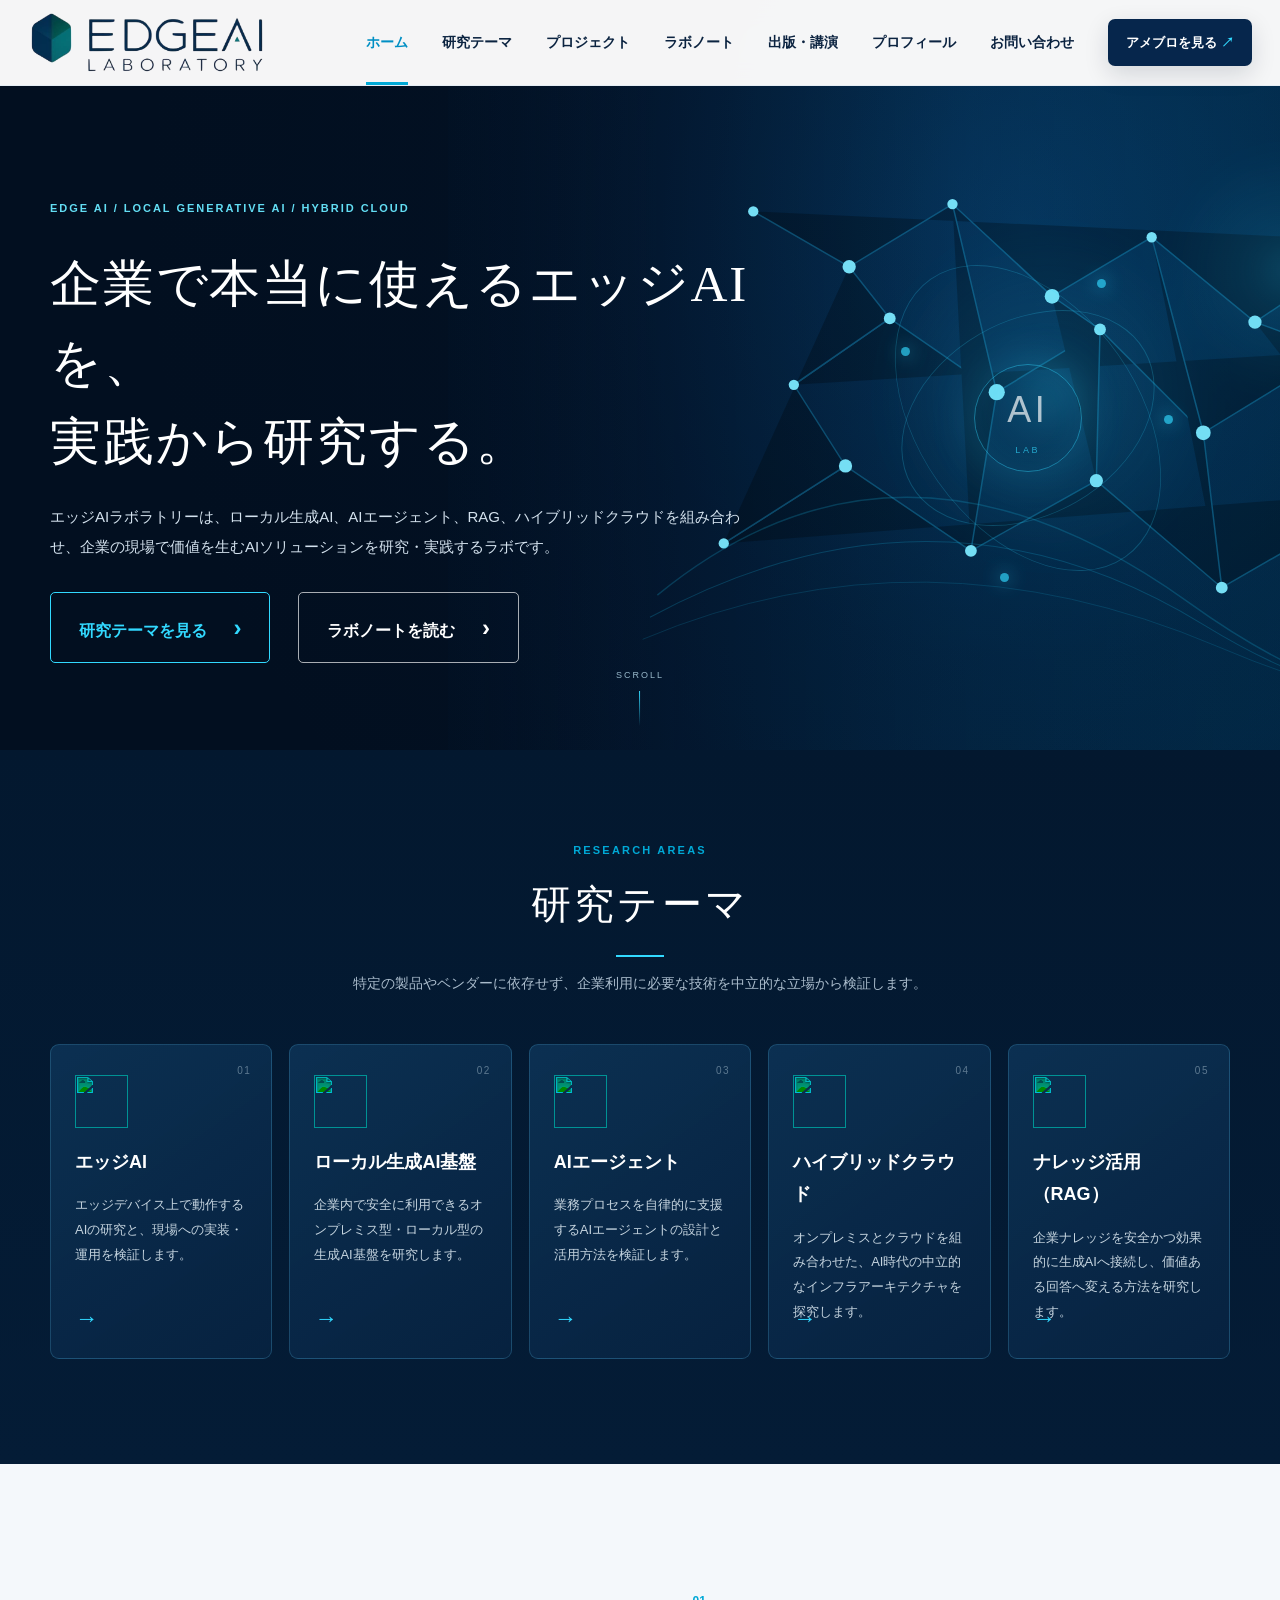
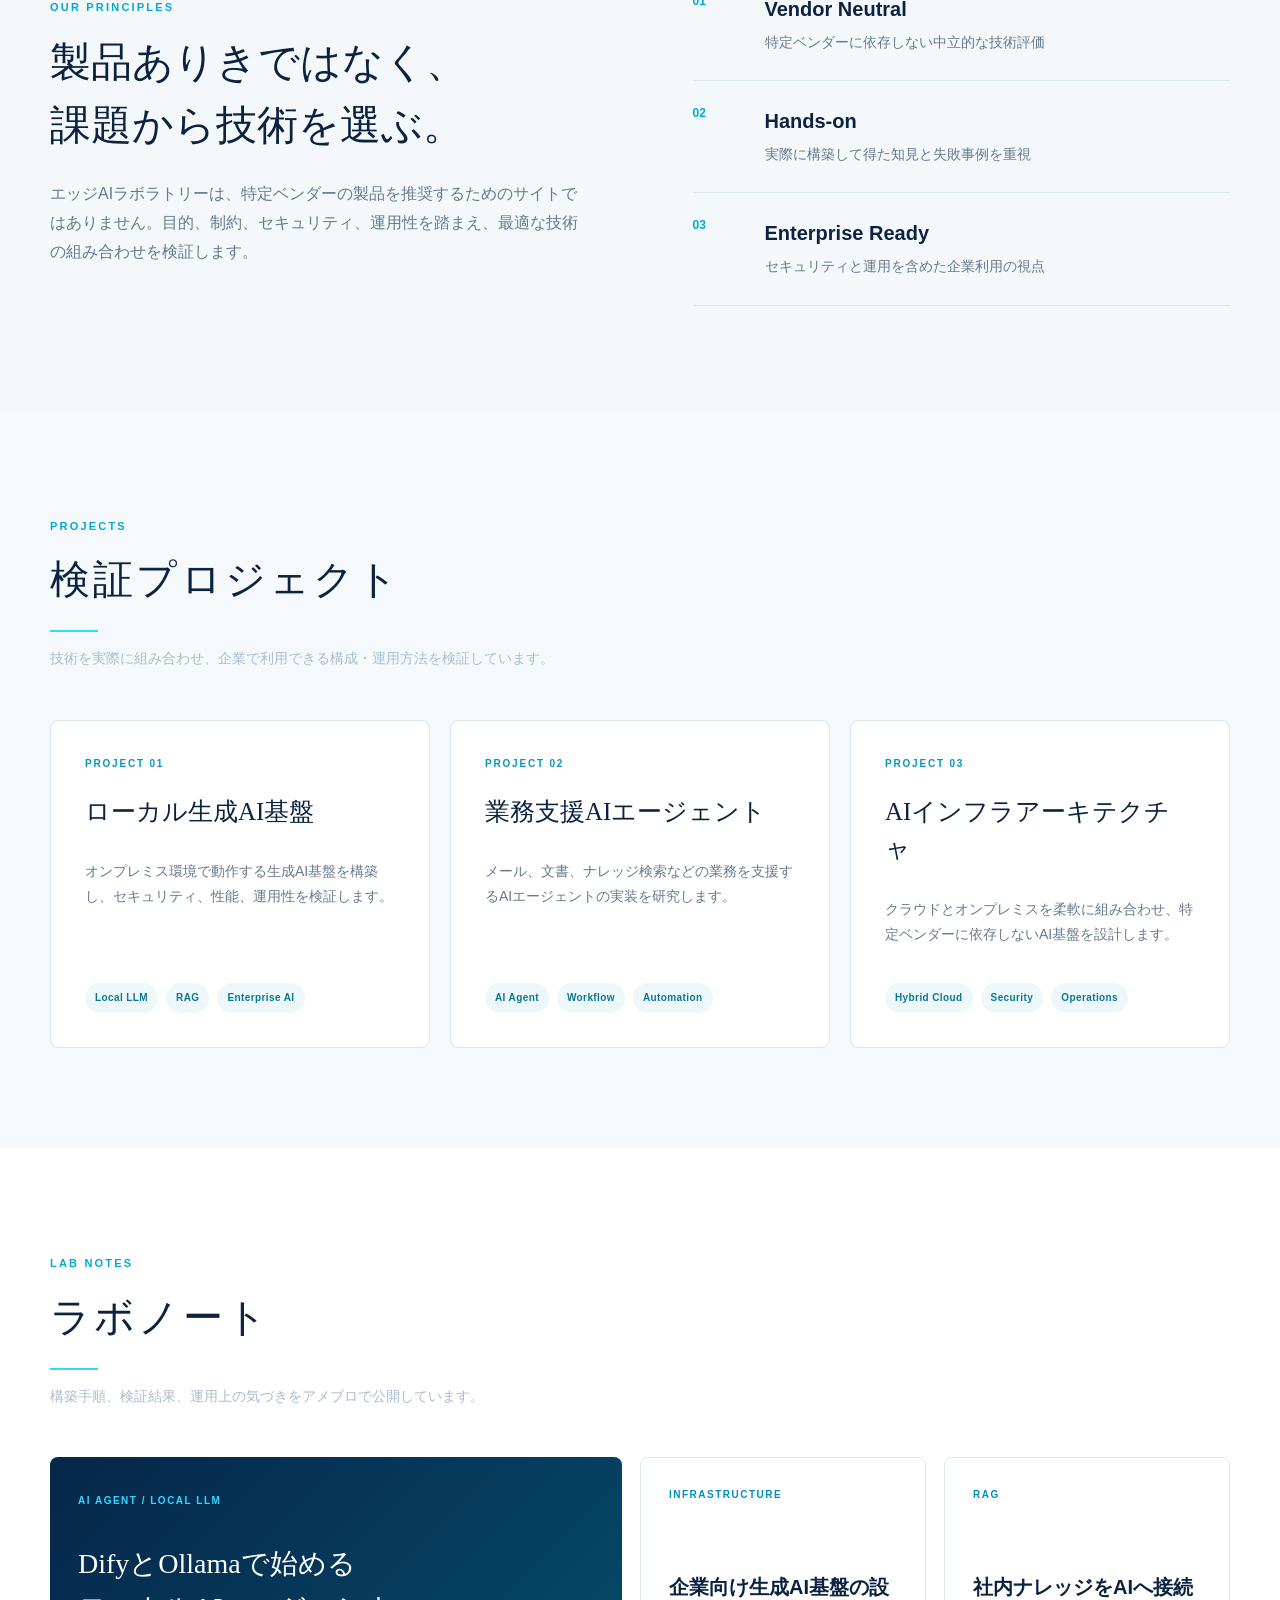
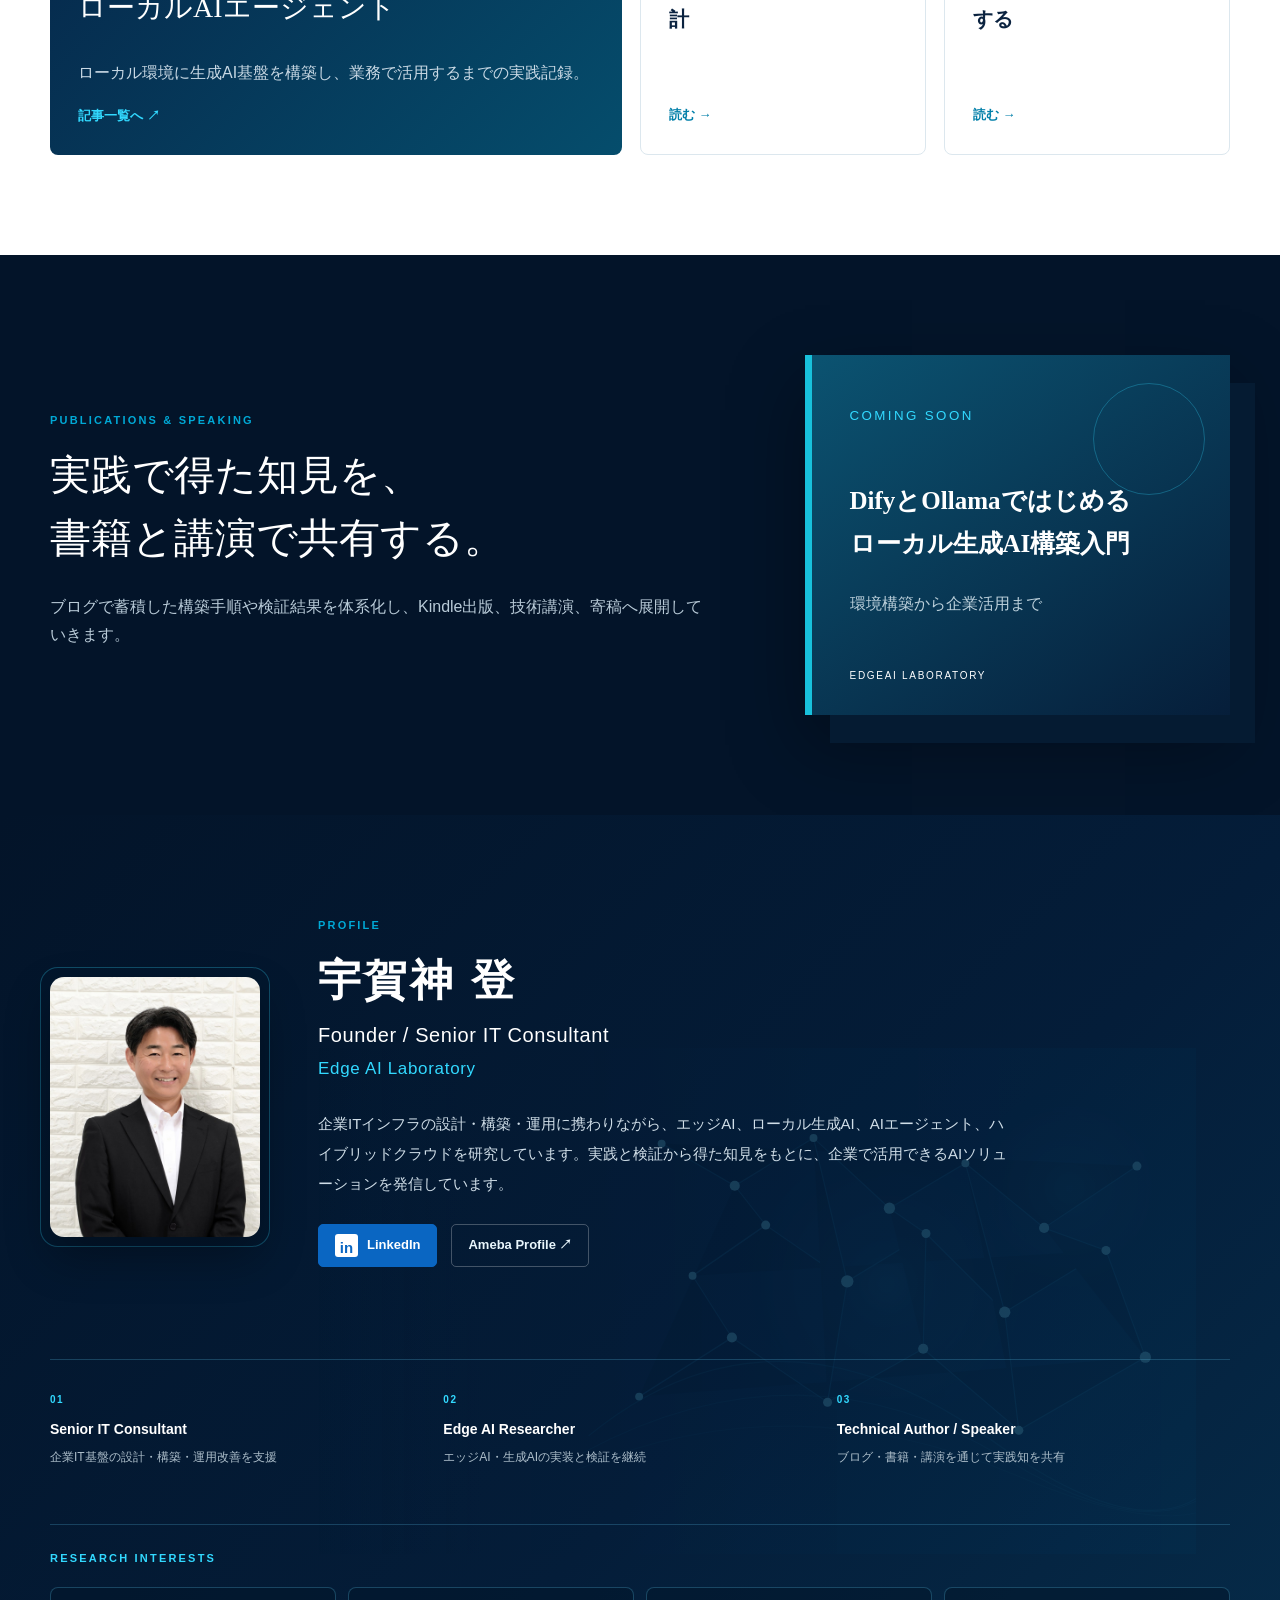
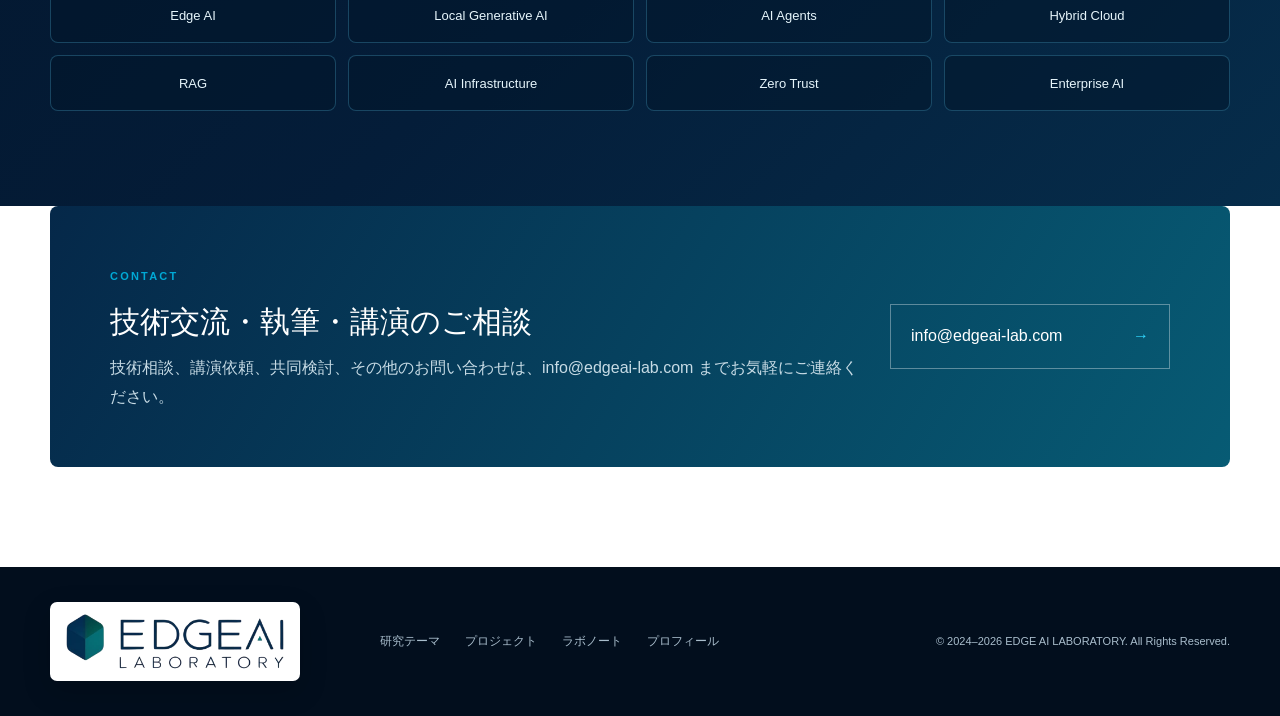
==== index.html @ 69e7e4c3 "fix: Activate contact email information" ====
<!doctype html>
<html lang="ja">
<head>
  <meta charset="utf-8">

  <!-- Google tag (gtag.js) -->
  <script async src="https://www.googletagmanager.com/gtag/js?id=G-TET77L7Z8R"></script>
  <script>
    window.dataLayer = window.dataLayer || [];
    function gtag(){dataLayer.push(arguments);}
    gtag('js', new Date());

    gtag('config', 'G-TET77L7Z8R');
  </script>

  <meta name="viewport" content="width=device-width,initial-scale=1">

  <title>EDGE AI LABORATORY｜企業で使えるエッジAIを実践から研究</title>
  <meta name="description" content="ローカル生成AI、AIエージェント、RAG、ハイブリッドクラウドなど、企業の現場で価値を生むAIソリューションを研究・検証・実践する技術ラボです。">
  <meta name="keywords" content="Edge AI, Enterprise AI, Hybrid Cloud, AI Infrastructure, Generative AI, AI Agent, RAG, Dify, Ollama">
  <meta name="author" content="EDGE AI LABORATORY">
  <meta name="robots" content="index, follow, max-image-preview:large">
  <meta name="theme-color" content="#031429">
  <link rel="canonical" href="https://edgeai-lab.com/">

  <meta property="og:locale" content="ja_JP">
  <meta property="og:type" content="website">
  <meta property="og:site_name" content="EDGE AI LABORATORY">
  <meta property="og:title" content="EDGE AI LABORATORY｜企業で使えるエッジAIを実践から研究">
  <meta property="og:description" content="企業で本当に使えるエッジAIを、実践から研究する。ローカル生成AI、AIエージェント、RAG、ハイブリッドクラウドの知見を発信します。">
  <meta property="og:url" content="https://edgeai-lab.com/">
  <meta property="og:image" content="https://edgeai-lab.com/assets/og-image.png">
  <meta property="og:image:secure_url" content="https://edgeai-lab.com/assets/og-image.png">
  <meta property="og:image:type" content="image/png">
  <meta property="og:image:width" content="1200">
  <meta property="og:image:height" content="630">
  <meta property="og:image:alt" content="EDGE AI LABORATORY">

  <meta name="twitter:card" content="summary_large_image">
  <meta name="twitter:title" content="EDGE AI LABORATORY｜企業で使えるエッジAIを実践から研究">
  <meta name="twitter:description" content="企業で本当に使えるエッジAIを、実践から研究する技術ラボです。">
  <meta name="twitter:image" content="https://edgeai-lab.com/assets/og-image.png">
  <meta name="twitter:image:alt" content="EDGE AI LABORATORY">

  <link rel="icon" href="/favicon.ico" sizes="any">
  <link rel="icon" type="image/png" href="/assets/favicon-512.png">
  <link rel="apple-touch-icon" href="/assets/apple-touch-icon.png">
  <link rel="stylesheet" href="style.css">
</head>
<body>
<header class="site-header">
  <div class="header-shell">
    <a class="brand" href="#home"><img src="assets/edgeai-logo.png" alt="EDGEAI LABORATORY"></a>
    <button class="menu-toggle" aria-expanded="false" aria-controls="main-nav"><span></span><span></span><span></span><b>メニュー</b></button>
    <nav id="main-nav" class="main-nav">
      <a class="active" href="#home">ホーム</a>
      <a href="#research">研究テーマ</a>
      <a href="#projects">プロジェクト</a><a href="#articles">ラボノート</a>
      <a href="#publications">出版・講演</a>
      <a href="#profile">プロフィール</a>
      <a href="#contact">お問い合わせ</a>
    </nav>
    <a class="ameblo-button" href="https://www.ameba.jp/profile/general/ugajinnoboru/" target="_blank" rel="noopener">アメブロを見る <span>↗</span></a>
  </div>
</header>

<main>
<section id="home" class="hero">
  <div class="hero-network" aria-hidden="true"></div>
  <div class="hero-grid container">
    <div class="hero-copy reveal">
            <p class="hero-label">EDGE AI / LOCAL GENERATIVE AI / HYBRID CLOUD</p>
      <h1>企業で本当に使えるエッジAIを、<br><em>実践から研究する。</em></h1>
      <p>エッジAIラボラトリーは、ローカル生成AI、AIエージェント、RAG、ハイブリッドクラウドを組み合わせ、企業の現場で価値を生むAIソリューションを研究・実践するラボです。</p>
      <div class="hero-actions">
        <a href="#research" class="outline-button">研究テーマを見る <span>›</span></a>
        <a href="#articles" class="secondary-button">ラボノートを読む <span>›</span></a>
      </div>
    </div>
    <div class="hero-orbit" aria-hidden="true">
      <div class="orbit orbit-a"></div><div class="orbit orbit-b"></div>
      <div class="core"><span>AI</span><small>LAB</small></div>
      <i class="node n1"></i><i class="node n2"></i><i class="node n3"></i><i class="node n4"></i>
    </div>
  </div>
  <a class="scroll-guide" href="#research"><span>SCROLL</span><i></i></a>
</section>

<section id="research" class="research-section">
  <div class="container">
    <div class="section-heading reveal">
      <span>RESEARCH AREAS</span>
      <h2>研究テーマ</h2>
      <p>特定の製品やベンダーに依存せず、企業利用に必要な技術を中立的な立場から検証します。</p>
    </div>
    <div class="research-grid">
      <article class="research-card reveal">
        <img src="assets/icon-edge.svg" alt="">
        <span class="card-no">01</span><h3>エッジAI</h3>
        <p>エッジデバイス上で動作するAIの研究と、現場への実装・運用を検証します。</p><a href="#articles" aria-label="エッジAIの記事へ">→</a>
      </article>
      <article class="research-card reveal">
        <img src="assets/icon-local.svg" alt="">
        <span class="card-no">02</span><h3>ローカル生成AI基盤</h3>
        <p>企業内で安全に利用できるオンプレミス型・ローカル型の生成AI基盤を研究します。</p><a href="#articles" aria-label="ローカル生成AIの記事へ">→</a>
      </article>
      <article class="research-card reveal">
        <img src="assets/icon-agent.svg" alt="">
        <span class="card-no">03</span><h3>AIエージェント</h3>
        <p>業務プロセスを自律的に支援するAIエージェントの設計と活用方法を検証します。</p><a href="#articles" aria-label="AIエージェントの記事へ">→</a>
      </article>
      <article class="research-card reveal">
        <img src="assets/icon-cloud.svg" alt="">
        <span class="card-no">04</span><h3>ハイブリッドクラウド</h3>
        <p>オンプレミスとクラウドを組み合わせた、AI時代の中立的なインフラアーキテクチャを探究します。</p><a href="#articles" aria-label="ハイブリッドクラウドの記事へ">→</a>
      </article>
      <article class="research-card reveal">
        <img src="assets/icon-rag.svg" alt="">
        <span class="card-no">05</span><h3>ナレッジ活用（RAG）</h3>
        <p>企業ナレッジを安全かつ効果的に生成AIへ接続し、価値ある回答へ変える方法を研究します。</p><a href="#articles" aria-label="RAGの記事へ">→</a>
      </article>
    </div>
  </div>
</section>

<section class="principles">
  <div class="container principles-grid">
    <div class="principles-copy reveal">
      <span class="eyebrow">OUR PRINCIPLES</span>
      <h2>製品ありきではなく、<br>課題から技術を選ぶ。</h2>
      <p>エッジAIラボラトリーは、特定ベンダーの製品を推奨するためのサイトではありません。目的、制約、セキュリティ、運用性を踏まえ、最適な技術の組み合わせを検証します。</p>
    </div>
    <div class="principle-list">
      <div class="reveal"><b>01</b><h3>Vendor Neutral</h3><p>特定ベンダーに依存しない中立的な技術評価</p></div>
      <div class="reveal"><b>02</b><h3>Hands-on</h3><p>実際に構築して得た知見と失敗事例を重視</p></div>
      <div class="reveal"><b>03</b><h3>Enterprise Ready</h3><p>セキュリティと運用を含めた企業利用の視点</p></div>
    </div>
  </div>
</section>


<section id="projects" class="projects-section">
  <div class="container">
    <div class="section-heading left reveal">
      <span>PROJECTS</span>
      <h2>検証プロジェクト</h2>
      <p>技術を実際に組み合わせ、企業で利用できる構成・運用方法を検証しています。</p>
    </div>
    <div class="project-grid">
      <article class="project-card reveal">
        <span>PROJECT 01</span>
        <h3>ローカル生成AI基盤</h3>
        <p>オンプレミス環境で動作する生成AI基盤を構築し、セキュリティ、性能、運用性を検証します。</p>
        <div><b>Local LLM</b><b>RAG</b><b>Enterprise AI</b></div>
      </article>
      <article class="project-card reveal">
        <span>PROJECT 02</span>
        <h3>業務支援AIエージェント</h3>
        <p>メール、文書、ナレッジ検索などの業務を支援するAIエージェントの実装を研究します。</p>
        <div><b>AI Agent</b><b>Workflow</b><b>Automation</b></div>
      </article>
      <article class="project-card reveal">
        <span>PROJECT 03</span>
        <h3>AIインフラアーキテクチャ</h3>
        <p>クラウドとオンプレミスを柔軟に組み合わせ、特定ベンダーに依存しないAI基盤を設計します。</p>
        <div><b>Hybrid Cloud</b><b>Security</b><b>Operations</b></div>
      </article>
    </div>
  </div>
</section>

<section id="articles" class="articles-section">
  <div class="container">
    <div class="section-heading left reveal">
      <span>LAB NOTES</span><h2>ラボノート</h2>
      <p>構築手順、検証結果、運用上の気づきをアメブロで公開しています。</p>
    </div>
    <div class="article-grid">
      <a class="article-card featured reveal" href="https://www.ameba.jp/profile/general/ugajinnoboru/" target="_blank" rel="noopener">
        <div><span>AI AGENT / LOCAL LLM</span><h3>DifyとOllamaで始める<br>ローカルAIエージェント</h3><p>ローカル環境に生成AI基盤を構築し、業務で活用するまでの実践記録。</p></div><b>記事一覧へ ↗</b>
      </a>
      <a class="article-card reveal" href="https://www.ameba.jp/profile/general/ugajinnoboru/" target="_blank" rel="noopener"><span>INFRASTRUCTURE</span><h3>企業向け生成AI基盤の設計</h3><b>読む →</b></a>
      <a class="article-card reveal" href="https://www.ameba.jp/profile/general/ugajinnoboru/" target="_blank" rel="noopener"><span>RAG</span><h3>社内ナレッジをAIへ接続する</h3><b>読む →</b></a>
    </div>
  </div>
</section>

<section id="publications" class="book-section">
  <div class="container book-layout">
    <div class="book-copy reveal">
      <span class="eyebrow">PUBLICATIONS &amp; SPEAKING</span><h2>実践で得た知見を、<br>書籍と講演で共有する。</h2>
      <p>ブログで蓄積した構築手順や検証結果を体系化し、Kindle出版、技術講演、寄稿へ展開していきます。</p>
    </div>
    <div class="book-mock reveal">
      <small>COMING SOON</small><h3>DifyとOllamaではじめる<br>ローカル生成AI構築入門</h3><p>環境構築から企業活用まで</p><i>EDGEAI LABORATORY</i>
    </div>
  </div>
</section>



<section id="profile" class="profile-section">
  <div class="container">
    <div class="profile-compact">
      <div class="profile-photo-small reveal">
        <img src="assets/noboru-ugajin-profile.jpg" alt="Edge AI Laboratory Founder 宇賀神 登">
      </div>
      <div class="profile-copy reveal">
        <span class="eyebrow">PROFILE</span>
        <h2>宇賀神 登</h2>
        <h3>Founder / Senior IT Consultant</h3>
        <h4>Edge AI Laboratory</h4>
        <p>企業ITインフラの設計・構築・運用に携わりながら、エッジAI、ローカル生成AI、AIエージェント、ハイブリッドクラウドを研究しています。実践と検証から得た知見をもとに、企業で活用できるAIソリューションを発信しています。</p>
        <div class="profile-links">
          <a class="linkedin-link" href="https://www.linkedin.com/in/%E7%99%BB-%E5%AE%87%E8%B3%80%E7%A5%9E-218330296/" target="_blank" rel="noopener">
            <span class="linkedin-icon">in</span> LinkedIn
          </a>
          <a href="https://www.ameba.jp/profile/general/ugajinnoboru/" target="_blank" rel="noopener">Ameba Profile ↗</a>
        </div>
      </div>
    </div>

    <div class="role-grid compact-roles">
      <div class="reveal"><b>01</b><h5>Senior IT Consultant</h5><p>企業IT基盤の設計・構築・運用改善を支援</p></div>
      <div class="reveal"><b>02</b><h5>Edge AI Researcher</h5><p>エッジAI・生成AIの実装と検証を継続</p></div>
      <div class="reveal"><b>03</b><h5>Technical Author / Speaker</h5><p>ブログ・書籍・講演を通じて実践知を共有</p></div>
    </div>

    <div class="research-interests reveal">
      <span>RESEARCH INTERESTS</span>
      <div class="interest-tags">
        <b>Edge AI</b><b>Local Generative AI</b><b>AI Agents</b><b>Hybrid Cloud</b>
        <b>RAG</b><b>AI Infrastructure</b><b>Zero Trust</b><b>Enterprise AI</b>
      </div>
    </div>
  </div>
</section>



<section id="contact" class="contact-section">
  <div class="container contact-panel reveal">
    <div><span class="eyebrow">CONTACT</span><h2>技術交流・執筆・講演のご相談</h2><p>技術相談、講演依頼、共同検討、その他のお問い合わせは、<a href="mailto:info@edgeai-lab.com">info@edgeai-lab.com</a> までお気軽にご連絡ください。</p></div>
    <a href="mailto:info@edgeai-lab.com">info@edgeai-lab.com <span>→</span></a>
  </div>
</section>
</main>

<footer>
  <div class="container footer-grid">
    <div class="footer-logo-plate">
      <img src="assets/edgeai-logo.png" alt="EDGE AI LABORATORY">
    </div>
    <div class="footer-nav" aria-label="フッターナビゲーション">
      <a href="#research">研究テーマ</a>
      <a href="#projects">プロジェクト</a>
      <a href="#articles">ラボノート</a>
      <a href="#profile">プロフィール</a>
    </div>
    <p class="footer-copyright">© <span id="year">2024–2026</span> EDGE AI LABORATORY. All Rights Reserved.</p>
  </div>
</footer>
<script src="script.js"></script>
</body>
</html>
---- style.css ----
:root{--navy:#031429;--navy2:#061e3a;--panel:#092746;--cyan:#32d9ff;--cyan2:#00a9d6;--white:#f6fbff;--text:#0b2340;--muted:#66798d;--line:rgba(50,217,255,.18)}
*{box-sizing:border-box}html{scroll-behavior:smooth}body{margin:0;font-family:"Yu Gothic","Hiragino Kaku Gothic ProN",Meiryo,sans-serif;color:var(--text);background:#fff;line-height:1.8}a{text-decoration:none;color:inherit}img{max-width:100%}.container{width:min(1180px,calc(100% - 48px));margin:auto}
.site-header{height:86px;position:fixed;z-index:30;top:0;left:0;right:0;background:rgba(255,255,255,.96);border-bottom:1px solid #e5edf4;backdrop-filter:blur(12px)}.header-shell{height:100%;width:min(1430px,calc(100% - 56px));margin:auto;display:flex;align-items:center;gap:34px}.brand{width:238px;display:block}.brand img{display:block;width:100%}.main-nav{margin-left:auto;height:100%;display:flex;align-items:center;gap:34px;font-size:14px;font-weight:700;white-space:nowrap}.main-nav a{height:100%;display:flex;align-items:center;position:relative}.main-nav a:after{content:"";position:absolute;left:50%;right:50%;bottom:0;height:3px;background:var(--cyan2);transition:.25s}.main-nav a:hover,.main-nav a.active{color:#008fc4}.main-nav a:hover:after,.main-nav a.active:after{left:0;right:0}.ameblo-button{background:#06264c;color:#fff;border-radius:7px;padding:12px 18px;font-size:13px;font-weight:700;box-shadow:0 8px 24px rgba(3,20,41,.14)}.ameblo-button span{color:var(--cyan)}.menu-toggle{display:none}
.hero{min-height:750px;padding-top:86px;position:relative;overflow:hidden;background:radial-gradient(circle at 80% 30%,#083762 0,#031a33 38%,#020f20 76%);color:#fff}.hero:before{content:"";position:absolute;inset:0;background:linear-gradient(90deg,rgba(2,15,32,.95) 0%,rgba(2,15,32,.83) 40%,rgba(2,15,32,.23) 75%,rgba(2,15,32,.38) 100%)}.hero-network{position:absolute;inset:86px 0 0 35%;background:url("assets/network-bg.svg") center/cover no-repeat;opacity:.95}.hero-grid{position:relative;z-index:2;min-height:664px;display:grid;grid-template-columns:1.15fr .65fr;align-items:center;gap:60px}.hero-copy{padding:62px 0}.hero-logo{width:455px;max-width:80%;filter:brightness(0) invert(1);opacity:.96;margin-bottom:14px}.hero-label{font-size:11px;letter-spacing:.18em;color:#63def4;font-weight:700}.hero h1{font-family:"Yu Mincho","Hiragino Mincho ProN",serif;font-size:clamp(36px,4vw,55px);line-height:1.55;letter-spacing:.035em;font-weight:500;margin:25px 0 20px}.hero h1 em{font-style:normal}.hero-copy>p:not(.hero-label){max-width:730px;color:#d4e2ee;font-size:15px;line-height:2}.hero-actions{margin-top:30px;display:flex;align-items:center;gap:28px;flex-wrap:wrap}.outline-button{border:1px solid var(--cyan);border-radius:5px;color:var(--cyan);padding:13px 28px;font-weight:700;transition:.25s}.outline-button:hover{background:var(--cyan);color:#02152a}.outline-button span{font-size:24px;margin-left:22px}.plain-link{font-size:13px;color:#dcebf4}.hero-orbit{width:340px;height:340px;position:relative;justify-self:center;opacity:.68}.core{position:absolute;left:50%;top:50%;transform:translate(-50%,-50%);width:108px;height:108px;border:1px solid rgba(50,217,255,.65);border-radius:50%;display:flex;flex-direction:column;align-items:center;justify-content:center;box-shadow:0 0 50px rgba(50,217,255,.25),inset 0 0 30px rgba(50,217,255,.1)}.core span{font-size:36px;font-weight:300;letter-spacing:.1em}.core small{font-size:9px;letter-spacing:.3em;color:var(--cyan)}.orbit{position:absolute;border:1px solid rgba(50,217,255,.32);border-radius:50%;inset:35px}.orbit-b{inset:0;transform:rotate(55deg) scaleY(.65)}.orbit-a{transform:rotate(-30deg) scaleY(.72)}.node{width:9px;height:9px;border-radius:50%;background:var(--cyan);position:absolute;box-shadow:0 0 18px var(--cyan)}.n1{left:43px;top:99px}.n2{right:25px;top:167px}.n3{left:142px;bottom:6px}.n4{right:92px;top:31px}.scroll-guide{position:absolute;z-index:3;bottom:24px;left:50%;transform:translateX(-50%);font-size:9px;letter-spacing:.22em;color:#98b8ca;display:flex;flex-direction:column;align-items:center}.scroll-guide i{width:1px;height:35px;margin-top:8px;background:linear-gradient(var(--cyan),transparent)}
.research-section{padding:85px 0 105px;color:#fff;background:linear-gradient(180deg,#03182f,#041c36)}.section-heading{text-align:center;max-width:720px;margin:0 auto 48px}.section-heading span,.eyebrow{font-size:11px;letter-spacing:.2em;color:var(--cyan2);font-weight:800}.section-heading h2{font-family:"Yu Mincho","Hiragino Mincho ProN",serif;font-size:40px;font-weight:500;letter-spacing:.08em;margin:5px 0 12px}.section-heading h2:after{content:"";display:block;width:48px;height:2px;background:var(--cyan);margin:14px auto}.section-heading p{color:#aabccc;font-size:14px}.research-grid{display:grid;grid-template-columns:repeat(5,1fr);gap:17px}.research-card{min-height:315px;padding:30px 24px 25px;position:relative;border:1px solid rgba(85,185,225,.25);border-radius:9px;background:linear-gradient(145deg,rgba(13,52,87,.86),rgba(7,34,64,.93));transition:.3s}.research-card:hover{transform:translateY(-7px);border-color:rgba(50,217,255,.7);box-shadow:0 20px 45px rgba(0,0,0,.24)}.research-card img{width:53px;height:53px;filter:invert(82%) sepia(65%) saturate(1457%) hue-rotate(149deg) brightness(100%);margin-bottom:18px}.card-no{position:absolute;right:20px;top:17px;font-size:10px;letter-spacing:.15em;color:#5d7990}.research-card h3{font-size:18px;margin:0 0 15px}.research-card p{font-size:13px;color:#c5d4df;line-height:1.9;margin:0}.research-card a{position:absolute;bottom:19px;left:24px;color:var(--cyan);font-size:23px}
.principles{padding:105px 0;background:#f4f8fb}.principles-grid{display:grid;grid-template-columns:1fr 1fr;gap:105px;align-items:center}.principles-copy h2,.book-copy h2,.profile-copy h2{font-family:"Yu Mincho","Hiragino Mincho ProN",serif;font-size:41px;line-height:1.55;margin:10px 0 22px;font-weight:500}.principles-copy p,.book-copy p,.profile-copy p{color:var(--muted)}.principle-list>div{display:grid;grid-template-columns:54px 1fr;column-gap:18px;padding:22px 0;border-bottom:1px solid #dce7ee}.principle-list b{grid-row:1/3;font-size:12px;color:var(--cyan2)}.principle-list h3{margin:0;font-size:20px}.principle-list p{margin:3px 0;color:var(--muted);font-size:14px}
.articles-section{padding:100px 0}.section-heading.left{text-align:left;margin-left:0}.section-heading.left h2:after{margin-left:0}.article-grid{display:grid;grid-template-columns:1.5fr .75fr .75fr;gap:18px}.article-card{min-height:270px;padding:28px;border:1px solid #dce7ee;border-radius:8px;display:flex;flex-direction:column;justify-content:space-between;transition:.3s;background:#fff}.article-card:hover{transform:translateY(-5px);box-shadow:0 18px 45px rgba(4,28,54,.1)}.article-card span{color:#008ebd;font-size:10px;letter-spacing:.15em;font-weight:800}.article-card h3{font-size:20px;line-height:1.6}.article-card p{color:var(--muted)}.article-card b{font-size:13px;color:#007fa9}.article-card.featured{color:#fff;border:0;background:linear-gradient(135deg,#062649,#054d6c)}.article-card.featured span,.article-card.featured b{color:var(--cyan)}.article-card.featured h3{font-family:"Yu Mincho",serif;font-size:28px;font-weight:500}.article-card.featured p{color:#c8d8e4}
.book-section{padding:100px 0;color:#fff;background:#031429}.book-layout{display:grid;grid-template-columns:1fr .65fr;gap:100px;align-items:center}.book-copy p{color:#b9cbd8}.book-mock{min-height:360px;padding:46px 38px;position:relative;background:linear-gradient(145deg,#0b5371,#061e3a);box-shadow:25px 28px 0 #051b32,0 30px 70px rgba(0,0,0,.35);border-left:7px solid #18c1dc}.book-mock:before{content:"";position:absolute;right:25px;top:28px;width:110px;height:110px;border-radius:50%;border:1px solid rgba(50,217,255,.28)}.book-mock small{color:var(--cyan);letter-spacing:.18em}.book-mock h3{font-family:"Yu Mincho",serif;font-size:25px;line-height:1.7;margin-top:50px}.book-mock p{color:#bcd0db}.book-mock i{position:absolute;bottom:30px;font-style:normal;font-size:10px;letter-spacing:.17em}
.profile-section{padding:105px 0}.profile-layout{display:grid;grid-template-columns:250px 1fr;gap:75px;align-items:center;max-width:930px}.profile-mark{width:215px;height:215px;background:linear-gradient(145deg,#06395d,#008e9d);clip-path:polygon(25% 0,75% 0,100% 25%,100% 75%,75% 100%,25% 100%,0 75%,0 25%);display:grid;place-items:center;color:#fff;font-family:serif;font-size:56px;letter-spacing:.08em}.profile-copy h2{margin-bottom:0}.profile-copy h3{font-size:14px;color:#33728d;margin:0 0 20px}.profile-copy a{color:#008fbf;font-weight:700;font-size:13px}
.contact-section{padding:0 0 100px}.contact-panel{padding:55px 60px;background:linear-gradient(120deg,#052849,#075b74);color:#fff;display:flex;justify-content:space-between;align-items:center;gap:30px;border-radius:8px}.contact-panel h2{font-family:"Yu Mincho",serif;font-size:30px;font-weight:500;margin:5px 0}.contact-panel p{color:#c7dbe5;margin:0}.contact-panel>a{min-width:280px;padding:17px 20px;border:1px solid rgba(255,255,255,.35);display:flex;justify-content:space-between}.contact-panel>a span{color:var(--cyan)}
footer{padding:35px 0;background:#020e1d;color:#a9bdcc}.footer-grid{display:grid;grid-template-columns:280px 1fr auto;gap:50px;align-items:center}.footer-grid img{width:230px;filter:brightness(0) invert(1);opacity:.88}.footer-grid div{display:flex;gap:25px;font-size:12px}.footer-grid p{font-size:11px}
.reveal{opacity:0;transform:translateY(22px);transition:opacity .7s ease,transform .7s ease}.reveal.visible{opacity:1;transform:none}
@media(max-width:1100px){.main-nav{gap:18px}.ameblo-button{display:none}.research-grid{grid-template-columns:repeat(3,1fr)}.article-grid{grid-template-columns:1fr 1fr}.article-card.featured{grid-column:1/3}.hero-orbit{display:none}.hero-grid{grid-template-columns:1fr}.hero-copy{max-width:820px}.hero-network{left:25%;opacity:.58}}
@media(max-width:780px){.container{width:min(100% - 30px,1180px)}.site-header{height:72px}.header-shell{width:calc(100% - 28px)}.brand{width:190px}.menu-toggle{display:flex;margin-left:auto;border:0;background:none;flex-direction:column;gap:4px;align-items:flex-end}.menu-toggle span{display:block;width:26px;height:2px;background:#073052}.menu-toggle b{font-size:8px;color:#47667c}.main-nav{position:absolute;display:none;top:72px;left:0;right:0;height:auto;padding:22px;background:#fff;flex-direction:column;align-items:stretch;box-shadow:0 14px 30px rgba(0,0,0,.12)}.main-nav.open{display:flex}.main-nav a{height:auto;padding:8px}.hero{padding-top:72px;min-height:720px}.hero-grid{min-height:648px}.hero-copy{padding:55px 0}.hero-logo{max-width:95%}.hero h1{font-size:34px}.hero-network{inset:72px -250px 0 20%;opacity:.4}.research-grid{grid-template-columns:1fr 1fr}.principles-grid,.book-layout,.profile-layout{grid-template-columns:1fr;gap:45px}.profile-mark{width:160px;height:160px}.article-grid{grid-template-columns:1fr}.article-card.featured{grid-column:auto}.contact-panel{padding:38px 27px;align-items:flex-start;flex-direction:column}.contact-panel>a{min-width:0;width:100%}.footer-grid{grid-template-columns:1fr}.footer-grid div{flex-wrap:wrap}}
@media(max-width:520px){.research-grid{grid-template-columns:1fr}.hero-label{font-size:9px}.hero h1{font-size:29px}.hero-copy>p:not(.hero-label){font-size:14px}.hero-actions{align-items:flex-start;flex-direction:column}.section-heading h2,.principles-copy h2,.book-copy h2,.profile-copy h2{font-size:32px}.book-mock{min-height:330px}.profile-layout{text-align:center}.profile-mark{margin:auto}.footer-grid{text-align:center}.footer-grid img{margin:auto}.footer-grid div{justify-content:center}}


/* v3: Projects, enhanced profile and social links */
.projects-section{padding:100px 0;background:#f6f9fc}
.project-grid{display:grid;grid-template-columns:repeat(3,1fr);gap:20px}
.project-card{min-height:320px;padding:34px;border:1px solid #d9e6ee;border-radius:9px;background:#fff;display:flex;flex-direction:column;transition:.3s}
.project-card:hover{transform:translateY(-6px);box-shadow:0 20px 50px rgba(4,28,54,.10);border-color:#71cce2}
.project-card>span{font-size:10px;letter-spacing:.18em;color:#0098bf;font-weight:800}
.project-card h3{font-family:"Yu Mincho","Hiragino Mincho ProN",serif;font-size:25px;font-weight:500;line-height:1.5;margin:20px 0 15px}
.project-card p{color:var(--muted);font-size:14px;flex:1}
.project-card div{display:flex;gap:8px;flex-wrap:wrap;margin-top:22px}
.project-card div b{font-size:10px;letter-spacing:.04em;padding:6px 10px;border-radius:20px;background:#eef8fb;color:#087894}

.profile-section{position:relative;padding:105px 0;background:linear-gradient(135deg,#031429 0%,#041d39 58%,#062d4b 100%);color:#fff;overflow:hidden}
.profile-section:before{content:"";position:absolute;inset:0;background:url("assets/network-bg.svg") 72% 40%/1050px auto no-repeat;opacity:.24}
.profile-section .container{position:relative;z-index:1}
.profile-hero{display:grid;grid-template-columns:1.05fr .75fr;gap:85px;align-items:center}
.profile-copy h2{font-family:"Yu Gothic","Hiragino Kaku Gothic ProN",sans-serif;font-size:51px;letter-spacing:.08em;font-weight:700;margin:9px 0 4px}
.profile-copy h3{font-size:22px;color:#fff;font-weight:500;margin:0 0 2px;letter-spacing:.03em}
.profile-copy h4{font-size:19px;color:var(--cyan);font-weight:500;margin:0 0 30px;letter-spacing:.04em}
.profile-copy>p{max-width:690px;color:#d0dee8;font-size:15px;line-height:2}
.profile-links{display:flex;gap:14px;align-items:center;margin:30px 0 38px;flex-wrap:wrap}
.profile-links a{display:inline-flex;align-items:center;gap:9px;min-height:45px;padding:9px 17px;border:1px solid rgba(255,255,255,.25);border-radius:5px;color:#e9f6fc;font-size:13px;font-weight:700;transition:.25s}
.profile-links a:hover{border-color:var(--cyan);color:var(--cyan)}
.profile-links .linkedin-link{background:#0a66c2;border-color:#0a66c2;color:#fff}
.linkedin-icon{display:grid;place-items:center;width:23px;height:23px;border-radius:3px;background:#fff;color:#0a66c2;font-family:Arial,sans-serif;font-weight:800;font-size:15px}
.role-grid{display:grid;grid-template-columns:repeat(3,1fr);gap:0;border-top:1px solid rgba(85,185,225,.26)}
.role-grid>div{padding:24px 22px 0 0}
.role-grid b{font-size:10px;color:var(--cyan);letter-spacing:.15em}
.role-grid h5{font-size:14px;margin:5px 0;color:#fff}
.role-grid p{font-size:12px;line-height:1.75;color:#aebfcb;margin:0}
.profile-photo-wrap{height:610px;position:relative;display:flex;align-items:flex-end;justify-content:center}
.profile-photo-wrap:before{content:"";position:absolute;inset:45px 0 0;border:1px solid rgba(50,217,255,.25);border-radius:32px;background:linear-gradient(180deg,rgba(3,27,52,.08),rgba(3,20,41,.48));box-shadow:inset 0 0 70px rgba(50,217,255,.05)}
.profile-photo-wrap img{position:relative;z-index:2;width:min(100%,455px);height:570px;object-fit:cover;object-position:center 20%;border-radius:26px 26px 12px 12px;box-shadow:0 30px 70px rgba(0,0,0,.35)}
.profile-photo-grid{position:absolute;z-index:1;inset:15% -8% 0 18%;border-radius:50%;background:radial-gradient(circle,rgba(50,217,255,.18),transparent 66%);filter:blur(7px)}
.research-interests{margin-top:68px;padding-top:27px;border-top:1px solid rgba(85,185,225,.25)}
.research-interests>span{display:block;font-size:11px;letter-spacing:.2em;color:var(--cyan);font-weight:800;margin-bottom:18px}
.interest-tags{display:grid;grid-template-columns:repeat(4,1fr);gap:12px}
.interest-tags b{min-height:60px;display:flex;align-items:center;justify-content:center;text-align:center;padding:11px;border:1px solid rgba(85,185,225,.28);border-radius:8px;background:rgba(3,23,44,.54);font-size:13px;font-weight:500;color:#e6f5fb;transition:.25s}
.interest-tags b:hover{border-color:var(--cyan);background:rgba(5,55,82,.72)}

@media(max-width:1100px){
  .project-grid{grid-template-columns:1fr 1fr}
  .profile-hero{grid-template-columns:1fr .72fr;gap:45px}
  .role-grid{grid-template-columns:1fr}
  .role-grid>div{padding-bottom:16px}
}
@media(max-width:780px){
  .project-grid{grid-template-columns:1fr}
  .profile-hero{grid-template-columns:1fr}
  .profile-photo-wrap{height:520px;order:-1}
  .profile-photo-wrap img{height:500px;width:min(100%,400px)}
  .profile-copy{text-align:left}
  .role-grid{grid-template-columns:1fr}
  .interest-tags{grid-template-columns:1fr 1fr}
}
@media(max-width:520px){
  .profile-section{padding:78px 0}
  .profile-photo-wrap{height:430px}
  .profile-photo-wrap img{height:410px}
  .profile-copy h2{font-size:38px}
  .profile-copy h3{font-size:17px}
  .profile-copy h4{font-size:16px}
  .profile-links{align-items:stretch;flex-direction:column}
  .profile-links a{justify-content:center}
  .interest-tags{grid-template-columns:1fr}
}


/* v5: V3 color palette, clean hero, compact profile */
.hero-copy{padding-top:88px}
.hero-copy .hero-label{margin-top:0}
.secondary-button{
  border:1px solid rgba(255,255,255,.66);
  border-radius:5px;
  color:#fff;
  padding:13px 28px;
  font-weight:700;
  transition:.25s
}
.secondary-button:hover{
  border-color:var(--cyan);
  color:var(--cyan);
  background:rgba(3,31,55,.45)
}
.secondary-button span{font-size:24px;margin-left:22px}

.profile-section{
  position:relative;
  padding:95px 0;
  background:linear-gradient(135deg,#031429 0%,#041d39 58%,#062d4b 100%);
  color:#fff;
  overflow:hidden
}
.profile-section:before{
  content:"";
  position:absolute;
  inset:0;
  background:url("assets/network-bg.svg") 78% 48%/900px auto no-repeat;
  opacity:.16
}
.profile-section .container{position:relative;z-index:1}
.profile-compact{
  display:grid;
  grid-template-columns:220px 1fr;
  gap:48px;
  align-items:center;
  max-width:980px
}
.profile-photo-small{
  width:210px;
  height:260px;
  position:relative
}
.profile-photo-small:before{
  content:"";
  position:absolute;
  inset:-10px;
  border:1px solid rgba(50,217,255,.28);
  border-radius:18px;
  background:rgba(3,24,46,.35)
}
.profile-photo-small img{
  position:relative;
  z-index:1;
  width:100%;
  height:100%;
  object-fit:cover;
  object-position:center 18%;
  border-radius:14px;
  box-shadow:0 20px 45px rgba(0,0,0,.32)
}
.profile-copy h2{
  font-family:"Yu Gothic","Hiragino Kaku Gothic ProN",sans-serif;
  font-size:43px;
  letter-spacing:.07em;
  font-weight:700;
  margin:8px 0 3px
}
.profile-copy h3{
  font-size:20px;
  color:#fff;
  font-weight:500;
  margin:0 0 1px
}
.profile-copy h4{
  font-size:17px;
  color:var(--cyan);
  font-weight:500;
  margin:0 0 24px
}
.profile-copy>p{
  color:#d0dee8;
  font-size:15px;
  line-height:2;
  max-width:700px
}
.profile-links{
  display:flex;
  gap:14px;
  align-items:center;
  margin-top:25px;
  flex-wrap:wrap
}
.profile-links a{
  display:inline-flex;
  align-items:center;
  gap:9px;
  min-height:43px;
  padding:8px 16px;
  border:1px solid rgba(255,255,255,.25);
  border-radius:5px;
  color:#e9f6fc;
  font-size:13px;
  font-weight:700;
  transition:.25s
}
.profile-links a:hover{border-color:var(--cyan);color:var(--cyan)}
.profile-links .linkedin-link{
  background:#0a66c2;
  border-color:#0a66c2;
  color:#fff
}
.linkedin-icon{
  display:grid;
  place-items:center;
  width:23px;
  height:23px;
  border-radius:3px;
  background:#fff;
  color:#0a66c2;
  font-family:Arial,sans-serif;
  font-weight:800;
  font-size:15px
}
.compact-roles{
  margin-top:54px;
  border-top:1px solid rgba(85,185,225,.26);
  display:grid;
  grid-template-columns:repeat(3,1fr)
}
.compact-roles>div{
  padding:24px 28px 0 0
}
.compact-roles b{
  font-size:10px;
  color:var(--cyan);
  letter-spacing:.15em
}
.compact-roles h5{
  font-size:14px;
  margin:5px 0;
  color:#fff
}
.compact-roles p{
  font-size:12px;
  line-height:1.75;
  color:#aebfcb;
  margin:0
}
.research-interests{
  margin-top:56px;
  padding-top:24px;
  border-top:1px solid rgba(85,185,225,.25)
}
.research-interests>span{
  display:block;
  font-size:11px;
  letter-spacing:.2em;
  color:var(--cyan);
  font-weight:800;
  margin-bottom:18px
}
.interest-tags{
  display:grid;
  grid-template-columns:repeat(4,1fr);
  gap:12px
}
.interest-tags b{
  min-height:56px;
  display:flex;
  align-items:center;
  justify-content:center;
  text-align:center;
  padding:10px;
  border:1px solid rgba(85,185,225,.28);
  border-radius:8px;
  background:rgba(3,23,44,.54);
  font-size:13px;
  font-weight:500;
  color:#e6f5fb
}

@media(max-width:780px){
  .profile-compact{
    grid-template-columns:1fr;
    gap:30px
  }
  .profile-photo-small{
    width:170px;
    height:210px
  }
  .compact-roles{
    grid-template-columns:1fr
  }
  .interest-tags{
    grid-template-columns:1fr 1fr
  }
}
@media(max-width:520px){
  .hero-copy{padding-top:56px}
  .outline-button,.secondary-button{
    width:100%;
    display:flex;
    justify-content:space-between;
    align-items:center
  }
  .profile-photo-small{
    width:145px;
    height:180px
  }
  .profile-copy h2{font-size:36px}
  .profile-copy h3{font-size:17px}
  .profile-copy h4{font-size:15px}
  .profile-links{
    align-items:stretch;
    flex-direction:column
  }
  .profile-links a{justify-content:center}
  .interest-tags{grid-template-columns:1fr}
}


/* v5.1 footer refinements */
.footer-logo-plate{
  width:250px;
  padding:9px 13px;
  border-radius:7px;
  background:#fff;
  box-shadow:0 10px 28px rgba(0,0,0,.18);
}
.footer-logo-plate img{
  display:block;
  width:100%;
  filter:none!important;
  opacity:1!important;
}
.footer-grid p{
  white-space:nowrap;
}
@media(max-width:780px){
  .footer-logo-plate{
    width:230px;
  }
  .footer-grid p{
    white-space:normal;
  }
}
@media(max-width:520px){
  .footer-logo-plate{
    margin:auto;
    width:215px;
  }
}


/* v1.1.1 footer restoration */
.footer-logo-plate{
  width:250px;
  padding:9px 13px;
  border-radius:7px;
  background:#fff;
  box-shadow:0 10px 28px rgba(0,0,0,.18);
}
.footer-logo-plate img{
  display:block;
  width:100%;
  height:auto;
  filter:none!important;
  opacity:1!important;
}
.footer-nav{
  display:flex;
  flex-wrap:wrap;
  gap:10px 22px;
}
.footer-nav a{
  display:inline-block;
}
.footer-copyright{
  white-space:nowrap;
}
@media(max-width:780px){
  .footer-logo-plate{width:230px}
  .footer-nav{justify-content:center}
  .footer-copyright{white-space:normal}
}
@media(max-width:520px){
  .footer-logo-plate{
    width:215px;
    margin-inline:auto;
  }
}
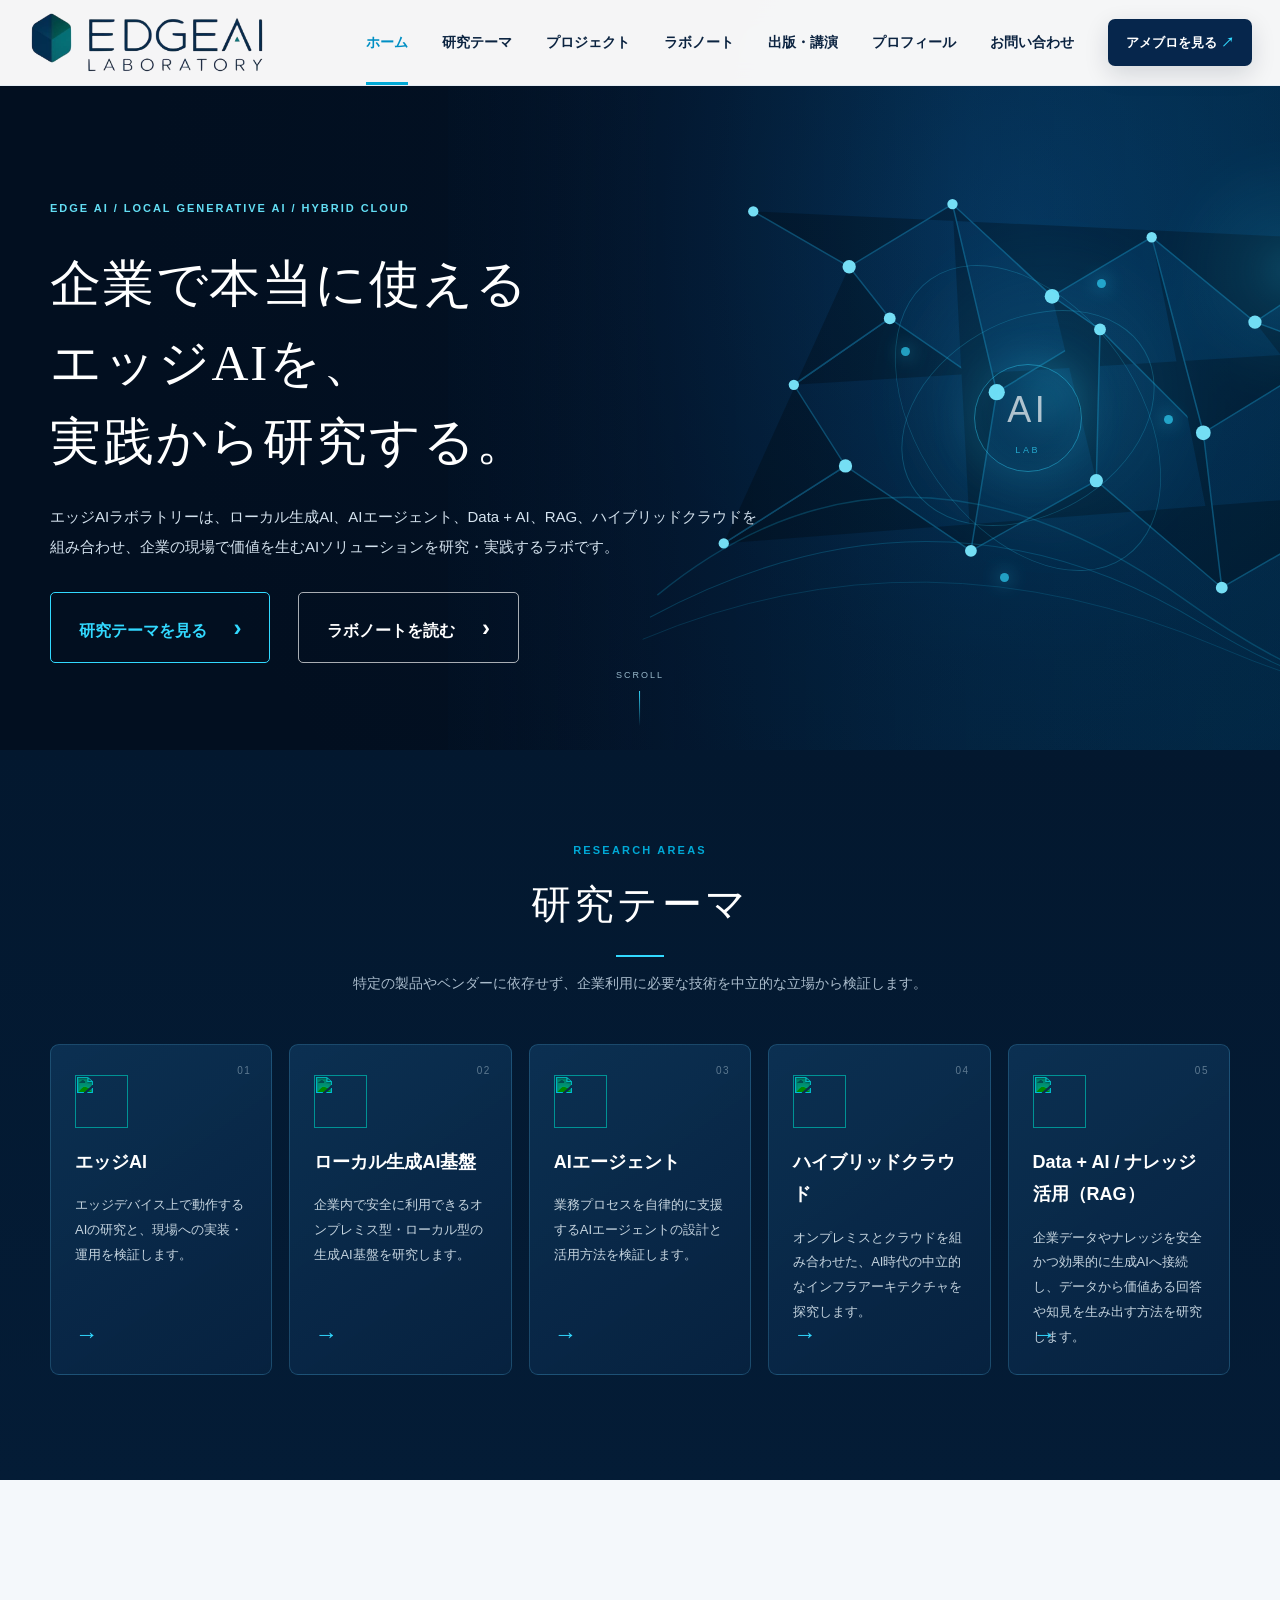
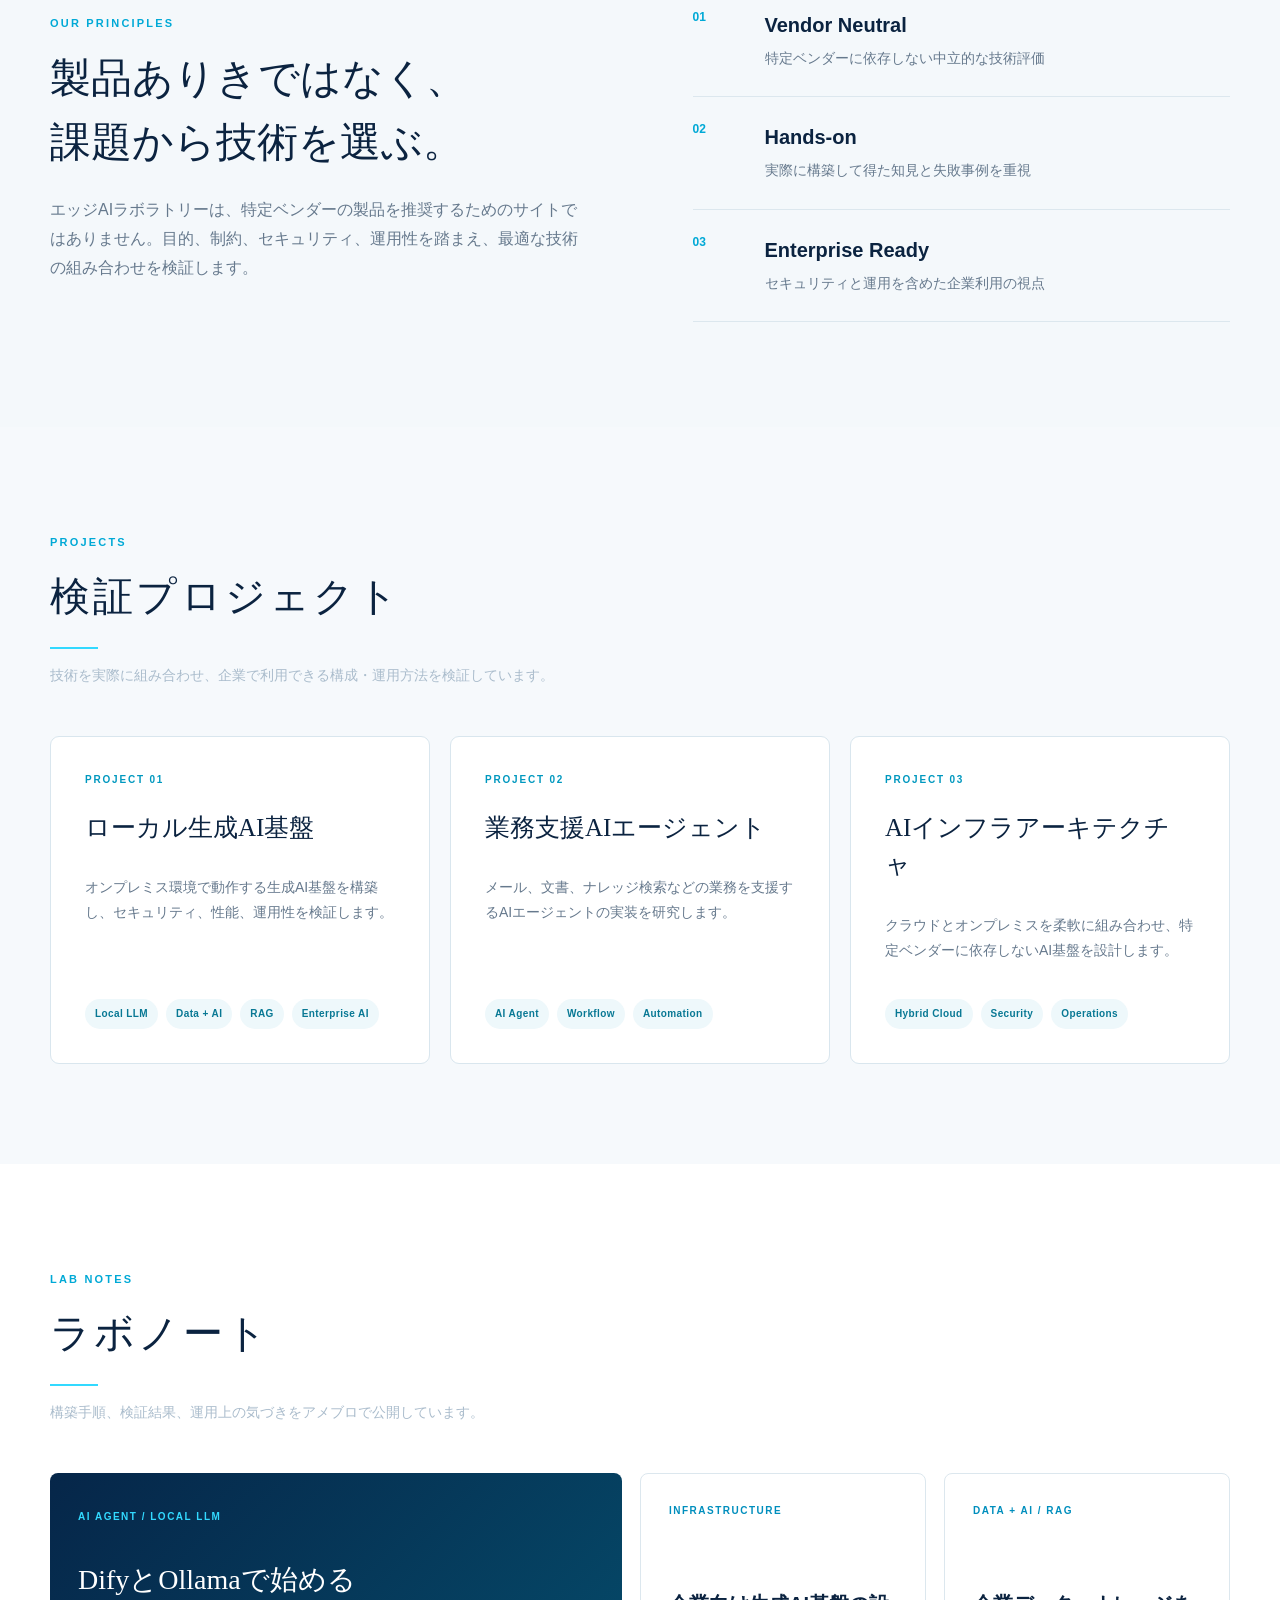
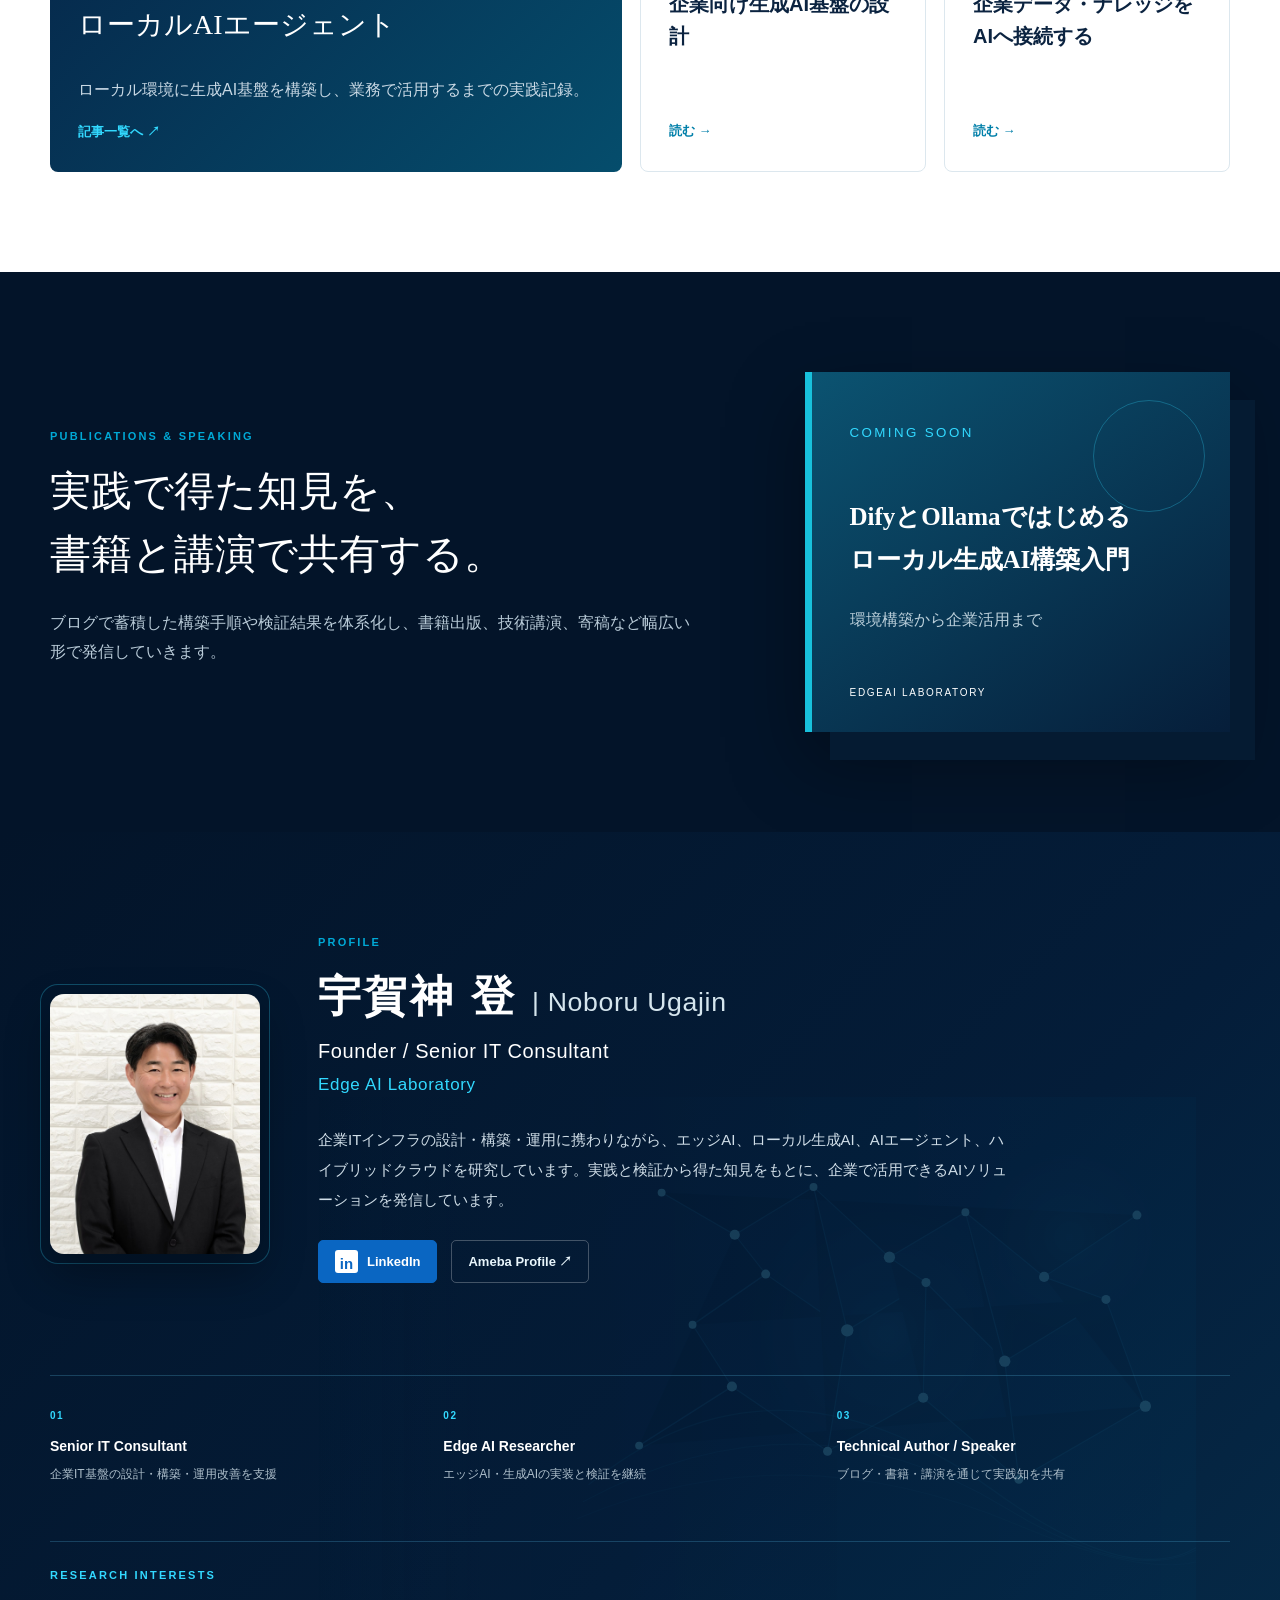
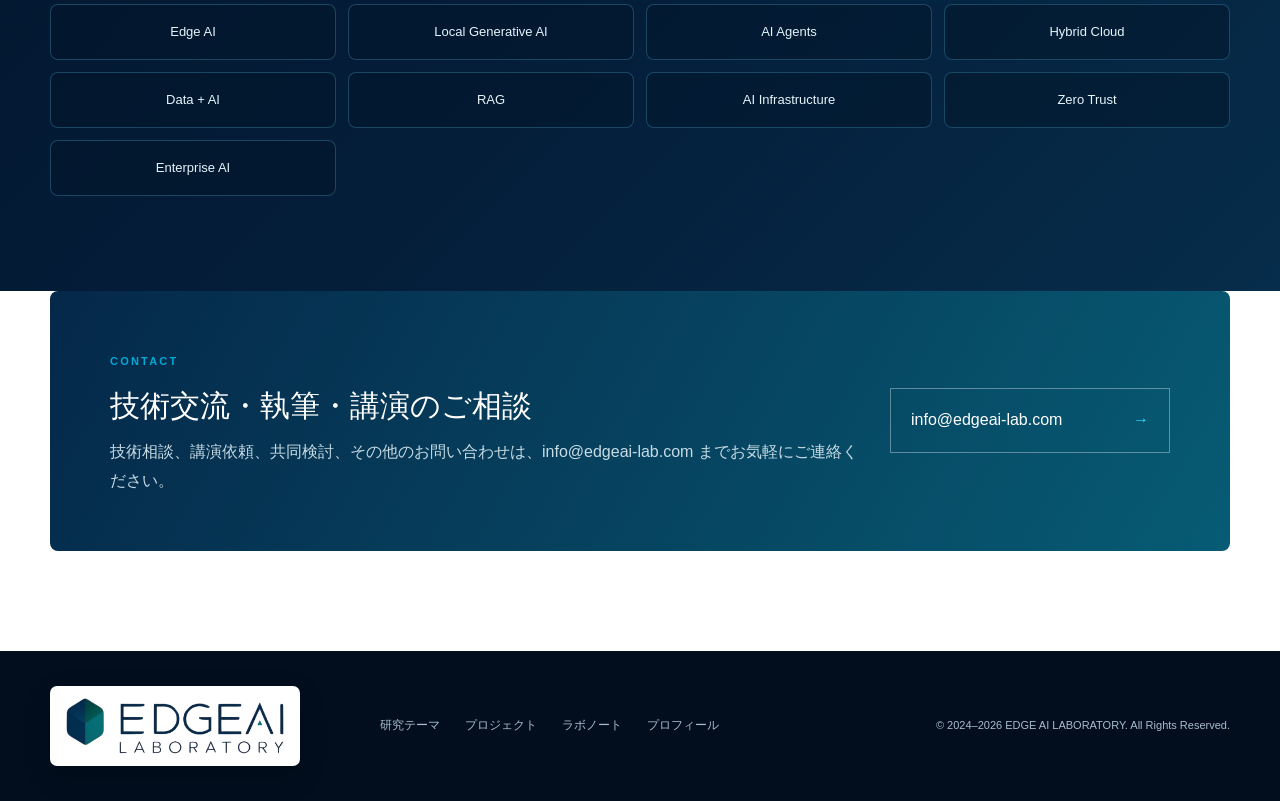
==== commit 9c006882: "feat: refine site messaging and Data + AI positioning - Refine hero line breaks - Add Data + AI pos" ====
--- a/index.html
+++ b/index.html
@@ -16,8 +16,8 @@
   <meta name="viewport" content="width=device-width,initial-scale=1">
 
   <title>EDGE AI LABORATORY｜企業で使えるエッジAIを実践から研究</title>
-  <meta name="description" content="ローカル生成AI、AIエージェント、RAG、ハイブリッドクラウドなど、企業の現場で価値を生むAIソリューションを研究・検証・実践する技術ラボです。">
-  <meta name="keywords" content="Edge AI, Enterprise AI, Hybrid Cloud, AI Infrastructure, Generative AI, AI Agent, RAG, Dify, Ollama">
+  <meta name="description" content="ローカル生成AI、AIエージェント、Data + AI、RAG、ハイブリッドクラウドなど、企業の現場で価値を生むAIソリューションを研究・検証・実践する技術ラボです。">
+  <meta name="keywords" content="Edge AI, Enterprise AI, Hybrid Cloud, AI Infrastructure, Generative AI, AI Agent, Data + AI, RAG, Dify, Ollama">
   <meta name="author" content="EDGE AI LABORATORY">
   <meta name="robots" content="index, follow, max-image-preview:large">
   <meta name="theme-color" content="#031429">
@@ -27,7 +27,7 @@
   <meta property="og:type" content="website">
   <meta property="og:site_name" content="EDGE AI LABORATORY">
   <meta property="og:title" content="EDGE AI LABORATORY｜企業で使えるエッジAIを実践から研究">
-  <meta property="og:description" content="企業で本当に使えるエッジAIを、実践から研究する。ローカル生成AI、AIエージェント、RAG、ハイブリッドクラウドの知見を発信します。">
+  <meta property="og:description" content="企業で本当に使えるエッジAIを、実践から研究する。ローカル生成AI、AIエージェント、Data + AI、RAG、ハイブリッドクラウドの知見を発信します。">
   <meta property="og:url" content="https://edgeai-lab.com/">
   <meta property="og:image" content="https://edgeai-lab.com/assets/og-image.png">
   <meta property="og:image:secure_url" content="https://edgeai-lab.com/assets/og-image.png">
@@ -70,8 +70,8 @@
   <div class="hero-grid container">
     <div class="hero-copy reveal">
             <p class="hero-label">EDGE AI / LOCAL GENERATIVE AI / HYBRID CLOUD</p>
-      <h1>企業で本当に使えるエッジAIを、<br><em>実践から研究する。</em></h1>
-      <p>エッジAIラボラトリーは、ローカル生成AI、AIエージェント、RAG、ハイブリッドクラウドを組み合わせ、企業の現場で価値を生むAIソリューションを研究・実践するラボです。</p>
+      <h1>企業で本当に使える<br>エッジAIを、<br><em>実践から研究する。</em></h1>
+      <p>エッジAIラボラトリーは、ローカル生成AI、AIエージェント、Data + AI、RAG、ハイブリッドクラウドを組み合わせ、企業の現場で価値を生むAIソリューションを研究・実践するラボです。</p>
       <div class="hero-actions">
         <a href="#research" class="outline-button">研究テーマを見る <span>›</span></a>
         <a href="#articles" class="secondary-button">ラボノートを読む <span>›</span></a>
@@ -116,8 +116,8 @@
       </article>
       <article class="research-card reveal">
         <img src="assets/icon-rag.svg" alt="">
-        <span class="card-no">05</span><h3>ナレッジ活用（RAG）</h3>
-        <p>企業ナレッジを安全かつ効果的に生成AIへ接続し、価値ある回答へ変える方法を研究します。</p><a href="#articles" aria-label="RAGの記事へ">→</a>
+        <span class="card-no">05</span><h3>Data + AI / ナレッジ活用（RAG）</h3>
+        <p>企業データやナレッジを安全かつ効果的に生成AIへ接続し、データから価値ある回答や知見を生み出す方法を研究します。</p><a href="#articles" aria-label="RAGの記事へ">→</a>
       </article>
     </div>
   </div>
@@ -151,7 +151,7 @@
         <span>PROJECT 01</span>
         <h3>ローカル生成AI基盤</h3>
         <p>オンプレミス環境で動作する生成AI基盤を構築し、セキュリティ、性能、運用性を検証します。</p>
-        <div><b>Local LLM</b><b>RAG</b><b>Enterprise AI</b></div>
+        <div><b>Local LLM</b><b>Data + AI</b><b>RAG</b><b>Enterprise AI</b></div>
       </article>
       <article class="project-card reveal">
         <span>PROJECT 02</span>
@@ -180,7 +180,7 @@
         <div><span>AI AGENT / LOCAL LLM</span><h3>DifyとOllamaで始める<br>ローカルAIエージェント</h3><p>ローカル環境に生成AI基盤を構築し、業務で活用するまでの実践記録。</p></div><b>記事一覧へ ↗</b>
       </a>
       <a class="article-card reveal" href="https://www.ameba.jp/profile/general/ugajinnoboru/" target="_blank" rel="noopener"><span>INFRASTRUCTURE</span><h3>企業向け生成AI基盤の設計</h3><b>読む →</b></a>
-      <a class="article-card reveal" href="https://www.ameba.jp/profile/general/ugajinnoboru/" target="_blank" rel="noopener"><span>RAG</span><h3>社内ナレッジをAIへ接続する</h3><b>読む →</b></a>
+      <a class="article-card reveal" href="https://www.ameba.jp/profile/general/ugajinnoboru/" target="_blank" rel="noopener"><span>DATA + AI / RAG</span><h3>企業データ・ナレッジをAIへ接続する</h3><b>読む →</b></a>
     </div>
   </div>
 </section>
@@ -189,7 +189,7 @@
   <div class="container book-layout">
     <div class="book-copy reveal">
       <span class="eyebrow">PUBLICATIONS &amp; SPEAKING</span><h2>実践で得た知見を、<br>書籍と講演で共有する。</h2>
-      <p>ブログで蓄積した構築手順や検証結果を体系化し、Kindle出版、技術講演、寄稿へ展開していきます。</p>
+      <p>ブログで蓄積した構築手順や検証結果を体系化し、書籍出版、技術講演、寄稿など幅広い形で発信していきます。</p>
     </div>
     <div class="book-mock reveal">
       <small>COMING SOON</small><h3>DifyとOllamaではじめる<br>ローカル生成AI構築入門</h3><p>環境構築から企業活用まで</p><i>EDGEAI LABORATORY</i>
@@ -207,7 +207,7 @@
       </div>
       <div class="profile-copy reveal">
         <span class="eyebrow">PROFILE</span>
-        <h2>宇賀神 登</h2>
+        <h2>宇賀神 登 <span class="profile-name-en">| Noboru Ugajin</span></h2>
         <h3>Founder / Senior IT Consultant</h3>
         <h4>Edge AI Laboratory</h4>
         <p>企業ITインフラの設計・構築・運用に携わりながら、エッジAI、ローカル生成AI、AIエージェント、ハイブリッドクラウドを研究しています。実践と検証から得た知見をもとに、企業で活用できるAIソリューションを発信しています。</p>
@@ -230,7 +230,7 @@
       <span>RESEARCH INTERESTS</span>
       <div class="interest-tags">
         <b>Edge AI</b><b>Local Generative AI</b><b>AI Agents</b><b>Hybrid Cloud</b>
-        <b>RAG</b><b>AI Infrastructure</b><b>Zero Trust</b><b>Enterprise AI</b>
+        <b>Data + AI</b><b>RAG</b><b>AI Infrastructure</b><b>Zero Trust</b><b>Enterprise AI</b>
       </div>
     </div>
   </div>
--- a/style.css
+++ b/style.css
@@ -377,3 +377,20 @@
     margin-inline:auto;
   }
 }
+
+
+/* 2026-08-14 brand/content refinements */
+.profile-name-en{
+  font-size:.62em;
+  font-weight:500;
+  letter-spacing:.025em;
+  color:#d5e5ed;
+  white-space:nowrap;
+}
+@media(max-width:780px){
+  .profile-name-en{
+    display:block;
+    margin-top:6px;
+    font-size:.52em;
+  }
+}
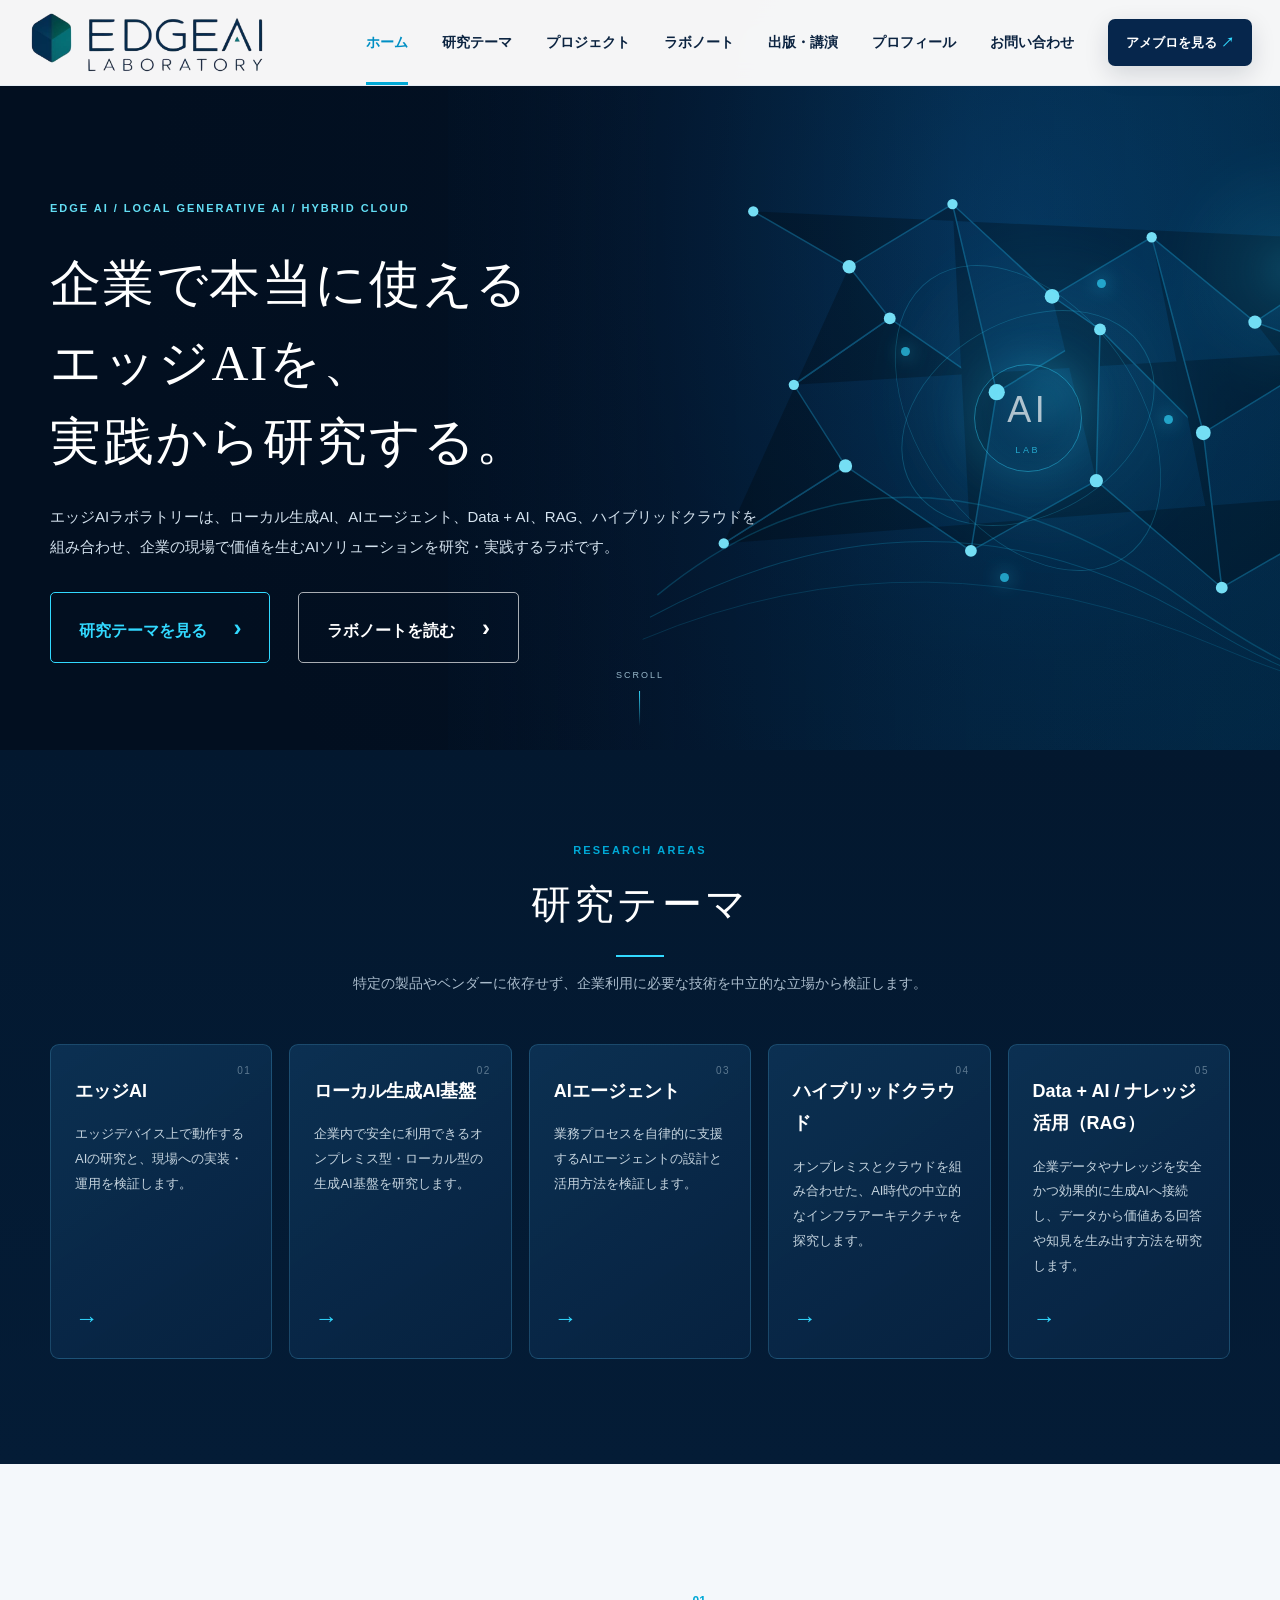
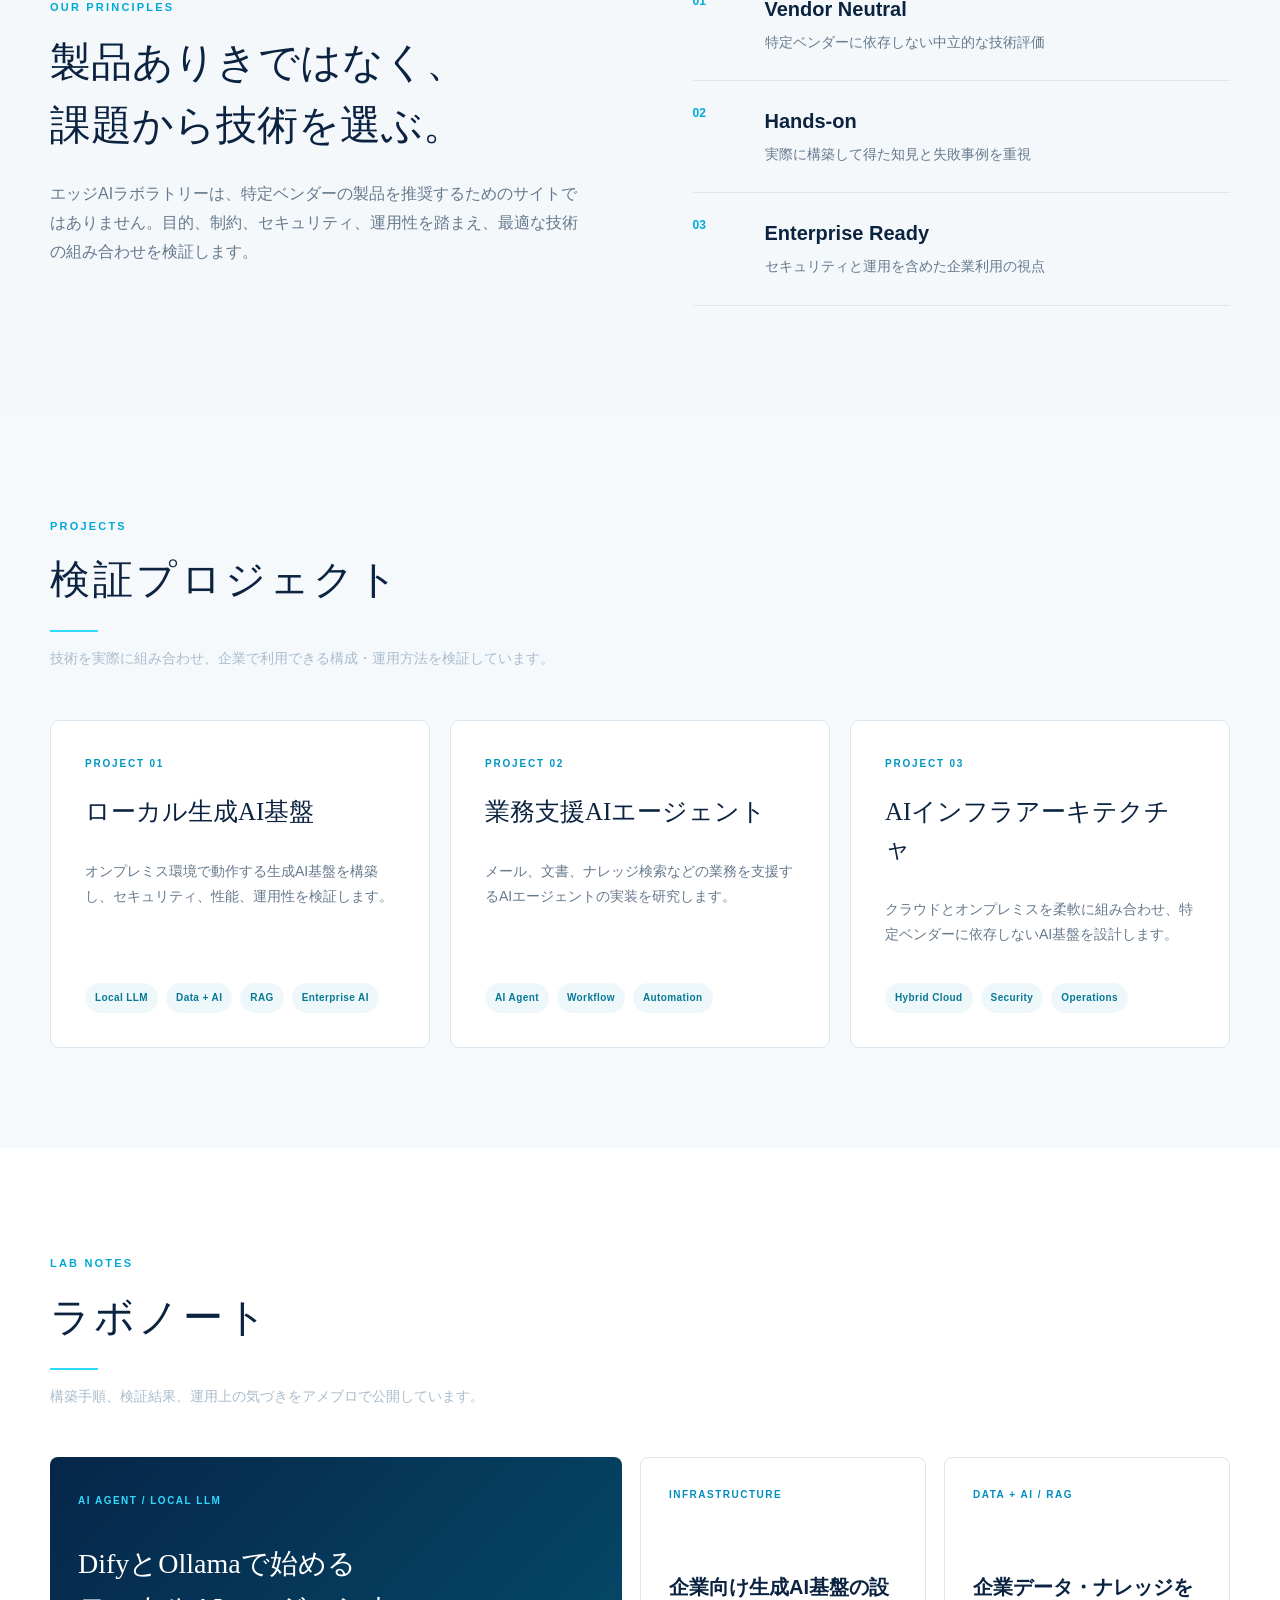
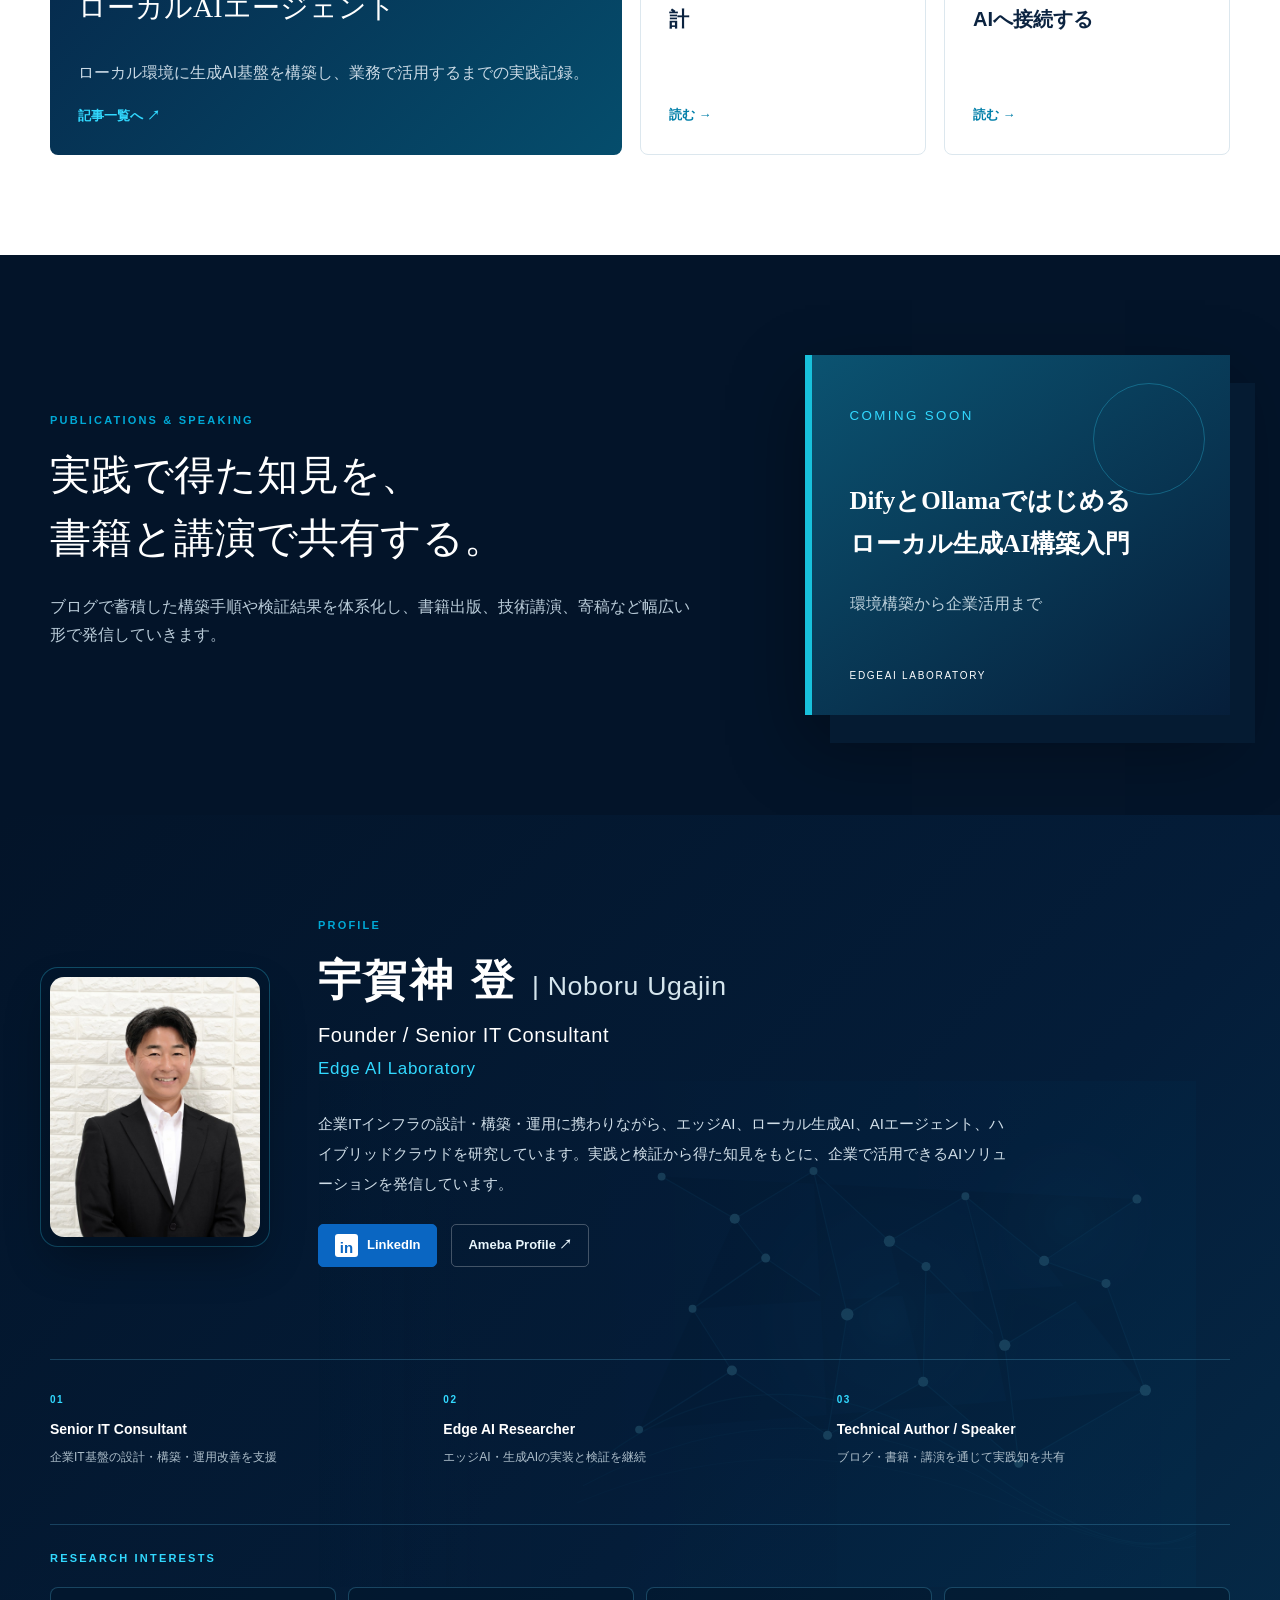
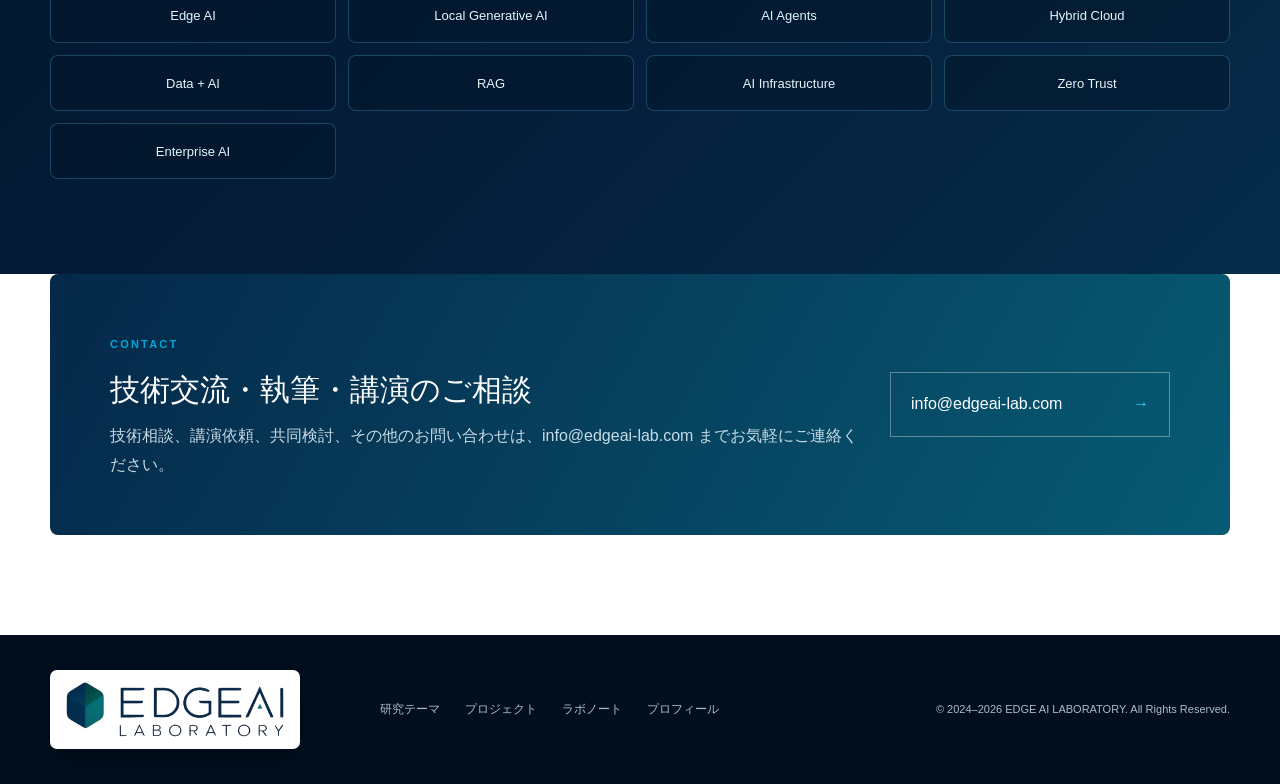
==== commit bbc1144c: "fix: remove broken research card icons" ====
--- a/index.html
+++ b/index.html
@@ -95,27 +95,22 @@
     </div>
     <div class="research-grid">
       <article class="research-card reveal">
-        <img src="assets/icon-edge.svg" alt="">
         <span class="card-no">01</span><h3>エッジAI</h3>
         <p>エッジデバイス上で動作するAIの研究と、現場への実装・運用を検証します。</p><a href="#articles" aria-label="エッジAIの記事へ">→</a>
       </article>
       <article class="research-card reveal">
-        <img src="assets/icon-local.svg" alt="">
         <span class="card-no">02</span><h3>ローカル生成AI基盤</h3>
         <p>企業内で安全に利用できるオンプレミス型・ローカル型の生成AI基盤を研究します。</p><a href="#articles" aria-label="ローカル生成AIの記事へ">→</a>
       </article>
       <article class="research-card reveal">
-        <img src="assets/icon-agent.svg" alt="">
         <span class="card-no">03</span><h3>AIエージェント</h3>
         <p>業務プロセスを自律的に支援するAIエージェントの設計と活用方法を検証します。</p><a href="#articles" aria-label="AIエージェントの記事へ">→</a>
       </article>
       <article class="research-card reveal">
-        <img src="assets/icon-cloud.svg" alt="">
         <span class="card-no">04</span><h3>ハイブリッドクラウド</h3>
         <p>オンプレミスとクラウドを組み合わせた、AI時代の中立的なインフラアーキテクチャを探究します。</p><a href="#articles" aria-label="ハイブリッドクラウドの記事へ">→</a>
       </article>
       <article class="research-card reveal">
-        <img src="assets/icon-rag.svg" alt="">
         <span class="card-no">05</span><h3>Data + AI / ナレッジ活用（RAG）</h3>
         <p>企業データやナレッジを安全かつ効果的に生成AIへ接続し、データから価値ある回答や知見を生み出す方法を研究します。</p><a href="#articles" aria-label="RAGの記事へ">→</a>
       </article>
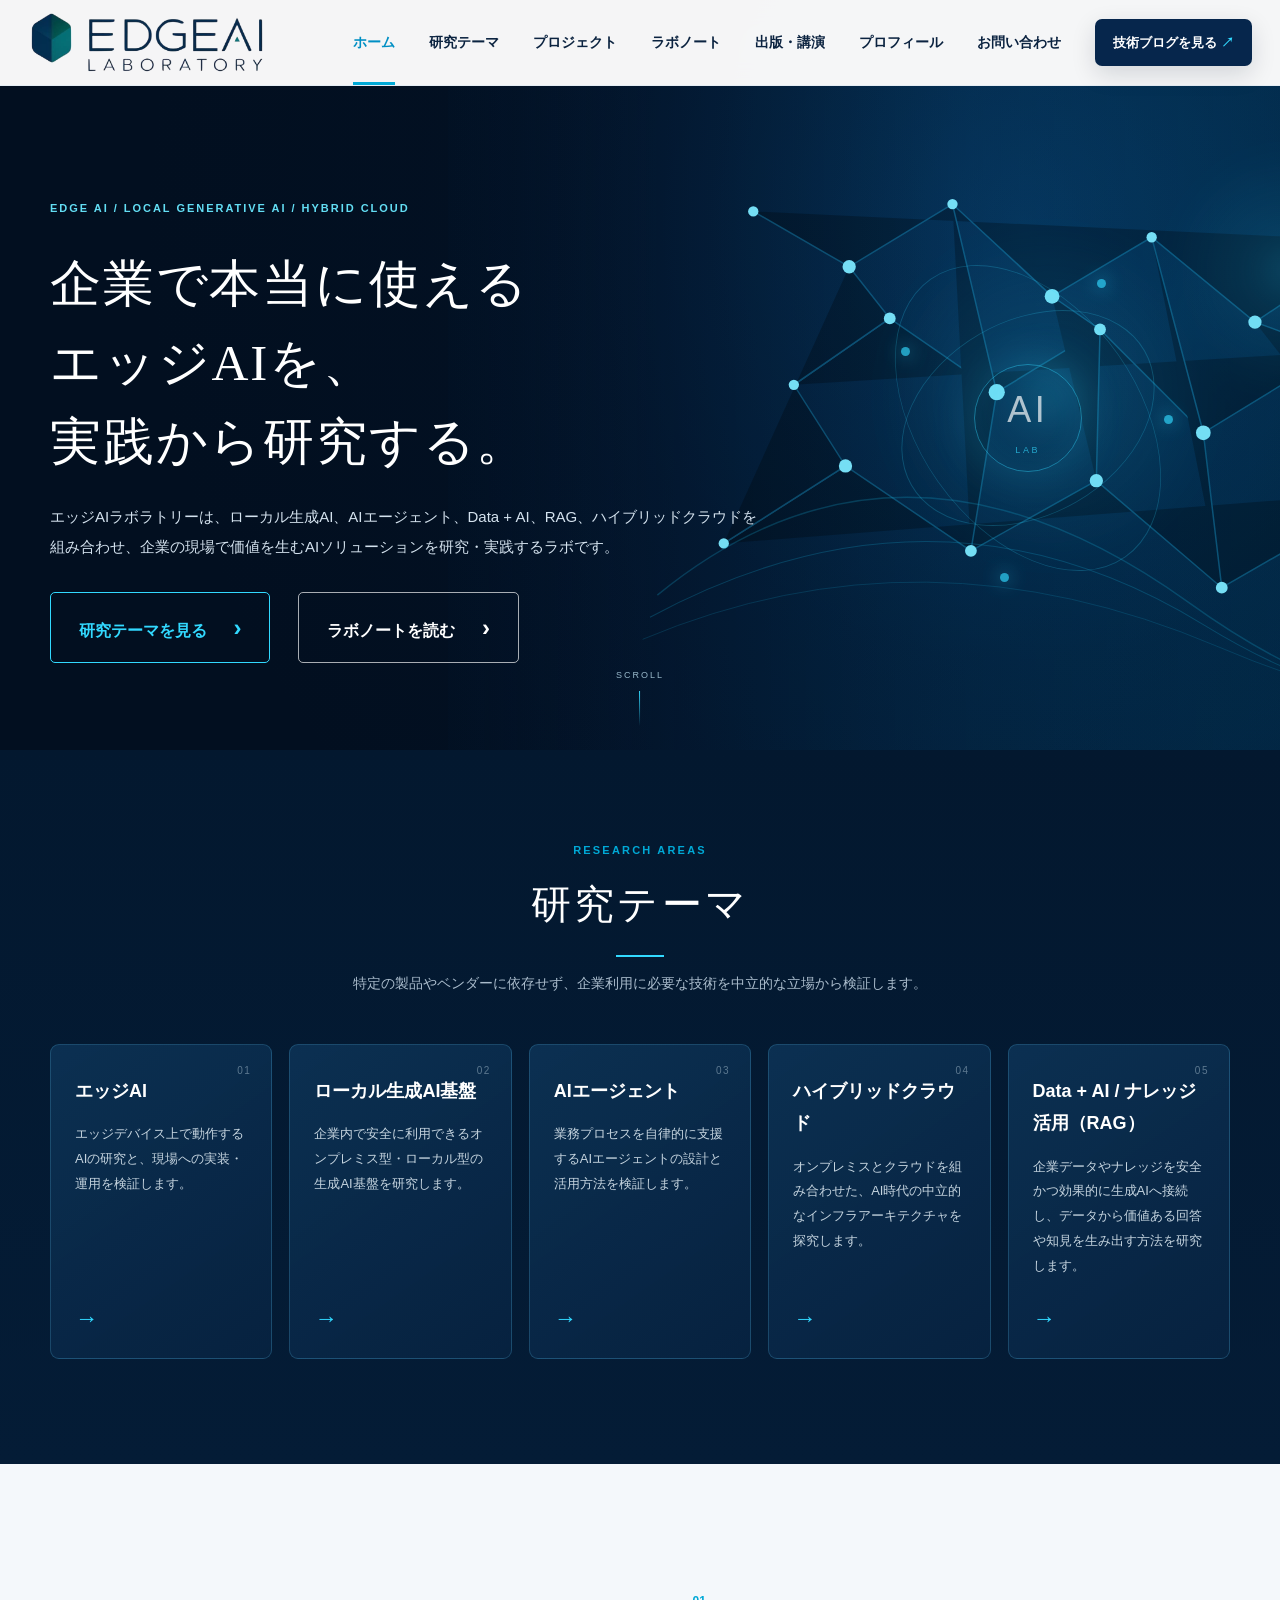
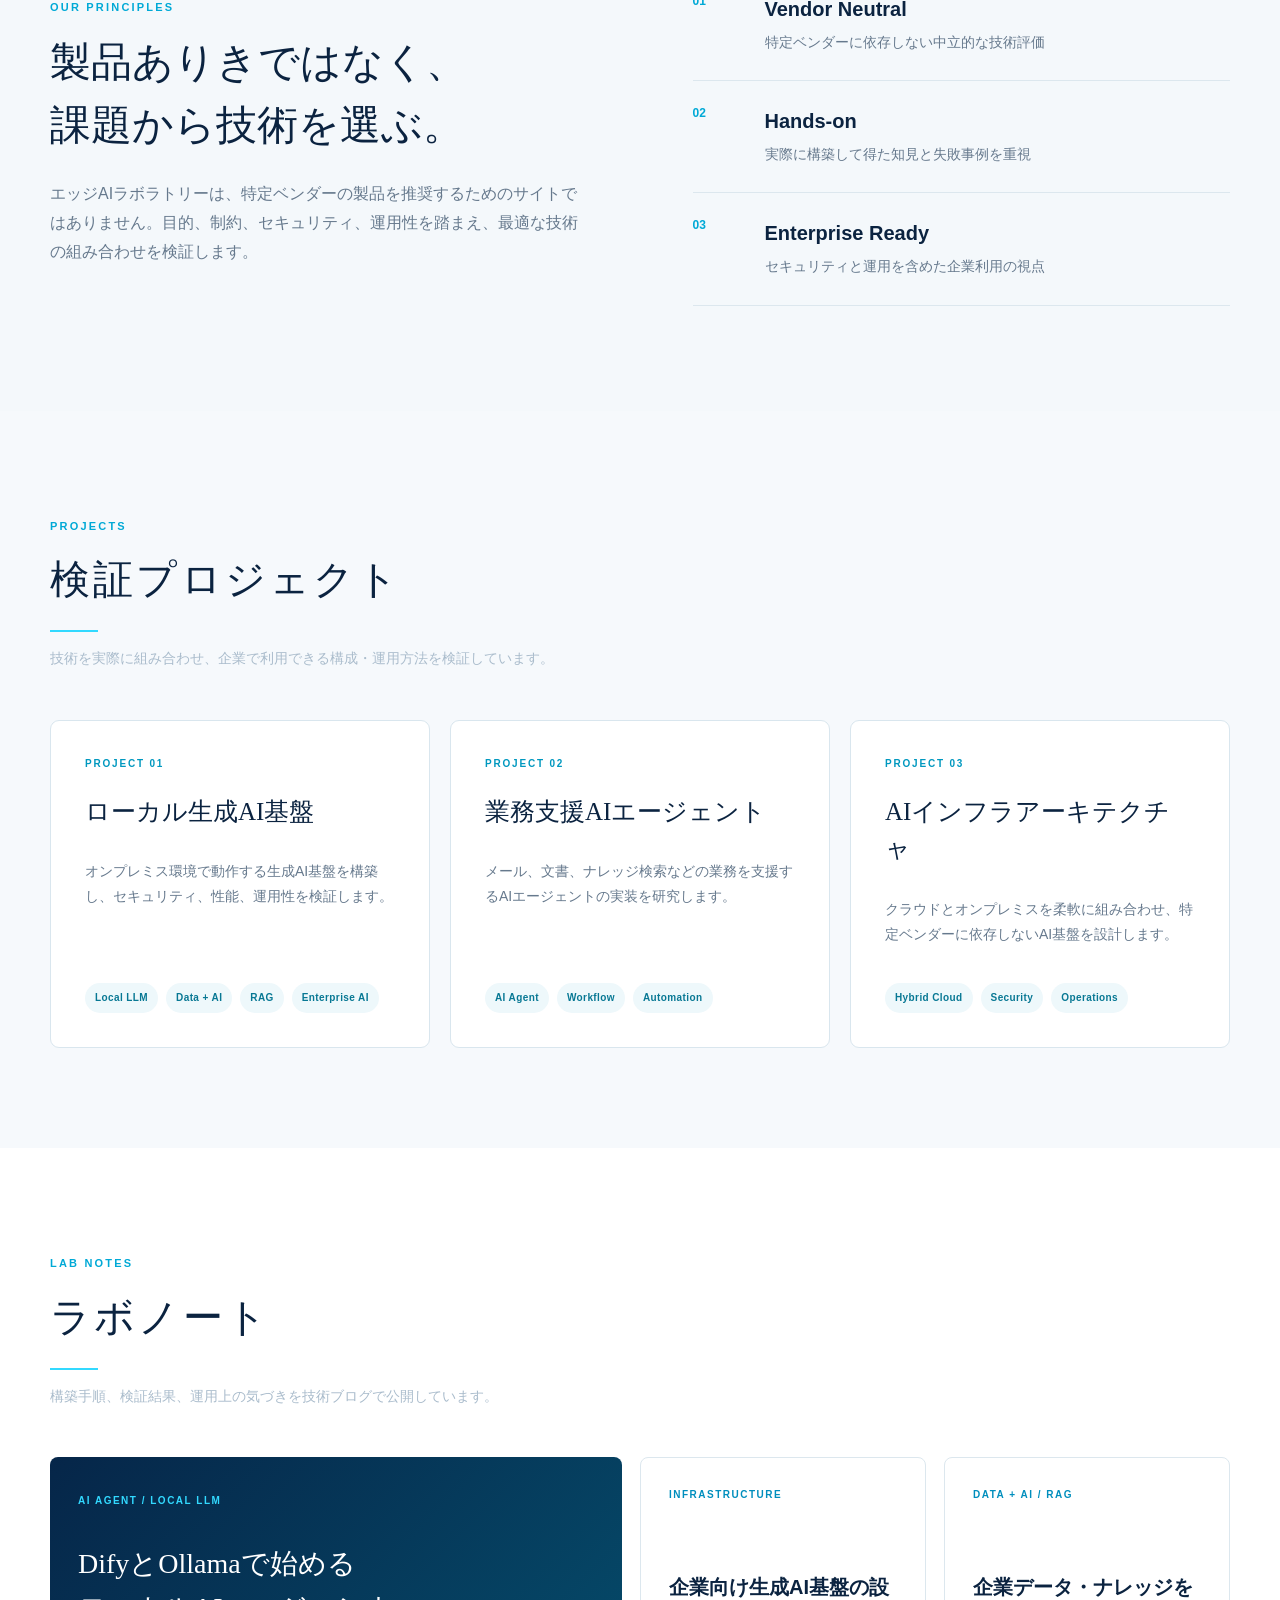
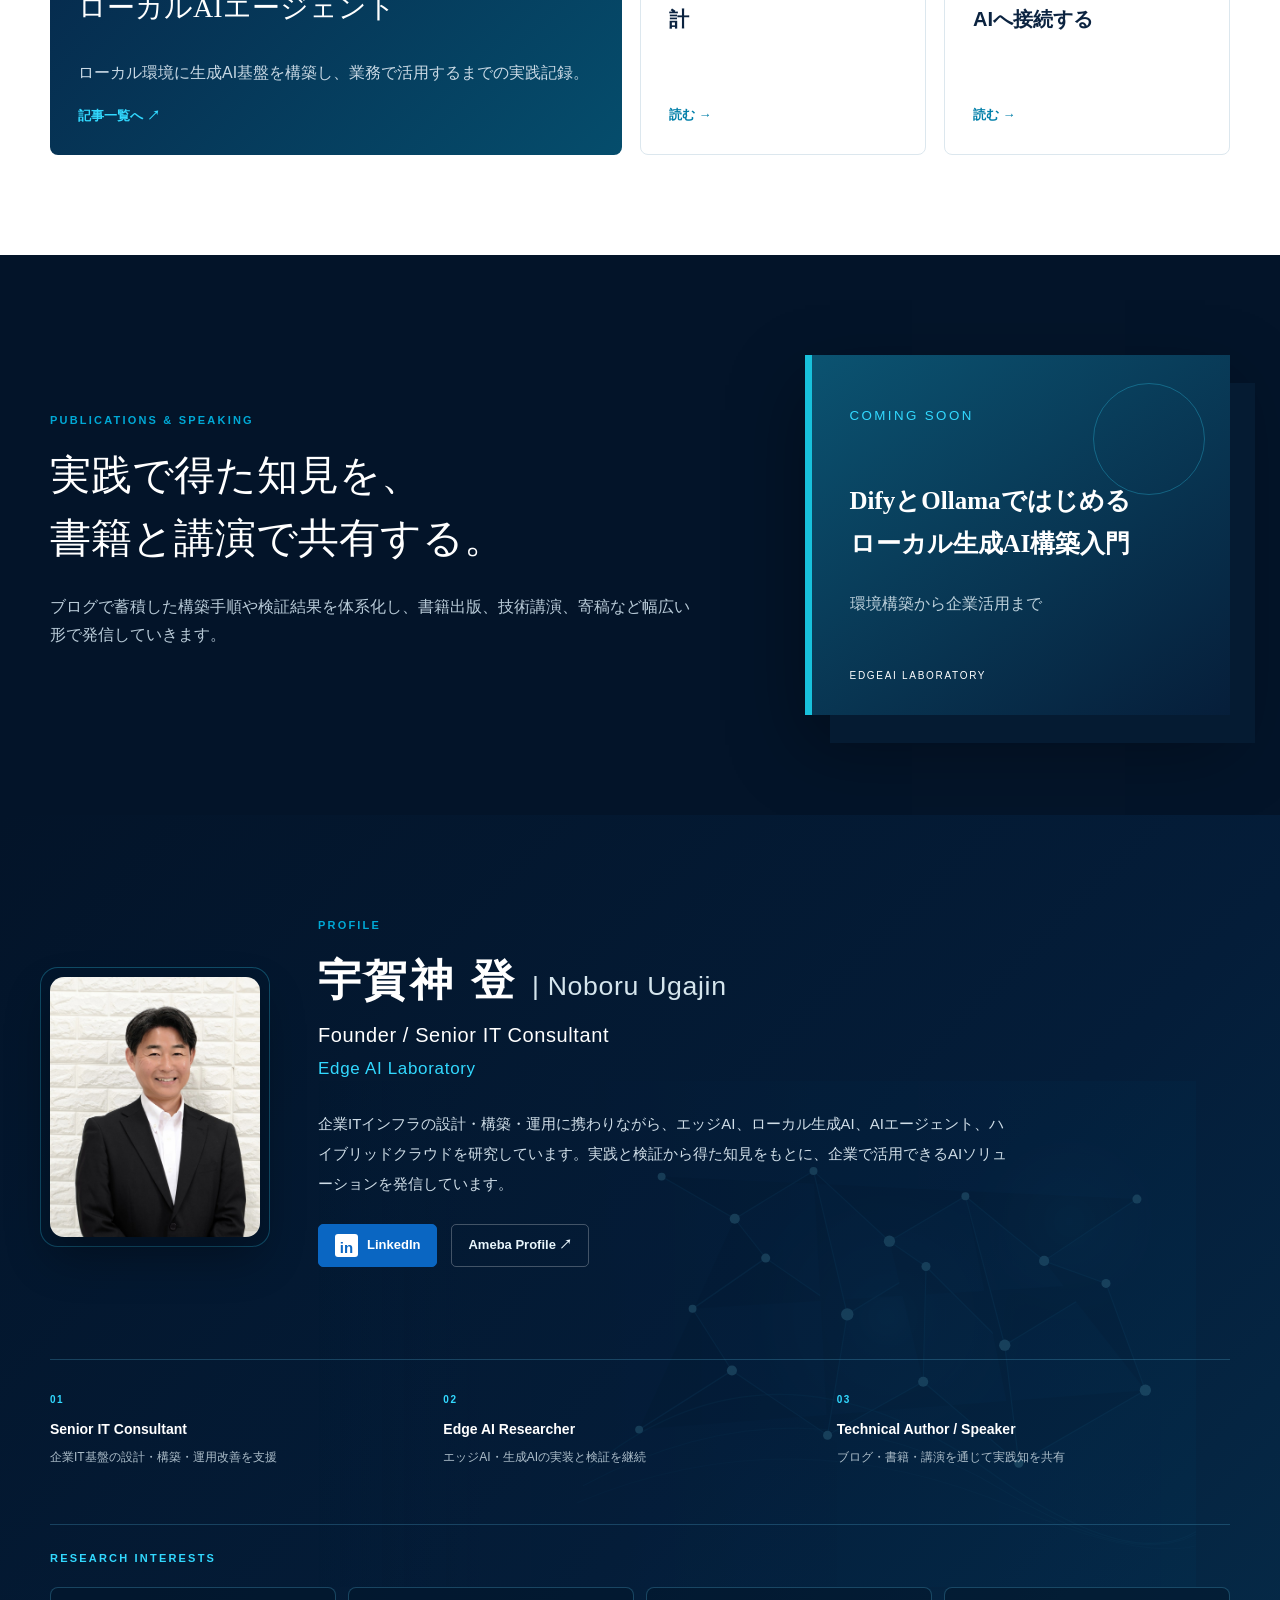
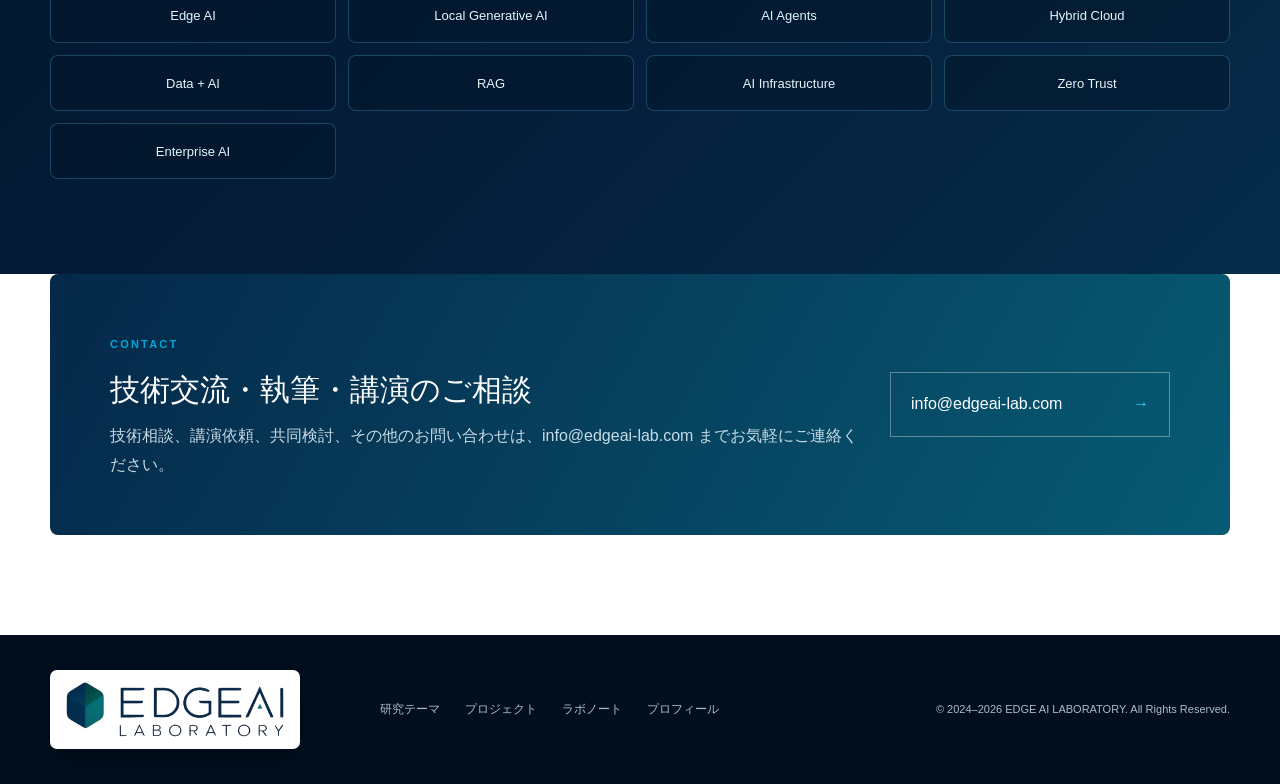
==== commit dcf5491d: "Update index.html" ====
--- a/index.html
+++ b/index.html
@@ -60,7 +60,7 @@
       <a href="#profile">プロフィール</a>
       <a href="#contact">お問い合わせ</a>
     </nav>
-    <a class="ameblo-button" href="https://www.ameba.jp/profile/general/ugajinnoboru/" target="_blank" rel="noopener">アメブロを見る <span>↗</span></a>
+    <a class="ameblo-button" href="https://www.ameba.jp/profile/general/ugajinnoboru/" target="_blank" rel="noopener">技術ブログを見る <span>↗</span></a>
   </div>
 </header>
 
@@ -168,7 +168,7 @@
   <div class="container">
     <div class="section-heading left reveal">
       <span>LAB NOTES</span><h2>ラボノート</h2>
-      <p>構築手順、検証結果、運用上の気づきをアメブロで公開しています。</p>
+      <p>構築手順、検証結果、運用上の気づきを技術ブログで公開しています。</p>
     </div>
     <div class="article-grid">
       <a class="article-card featured reveal" href="https://www.ameba.jp/profile/general/ugajinnoboru/" target="_blank" rel="noopener">
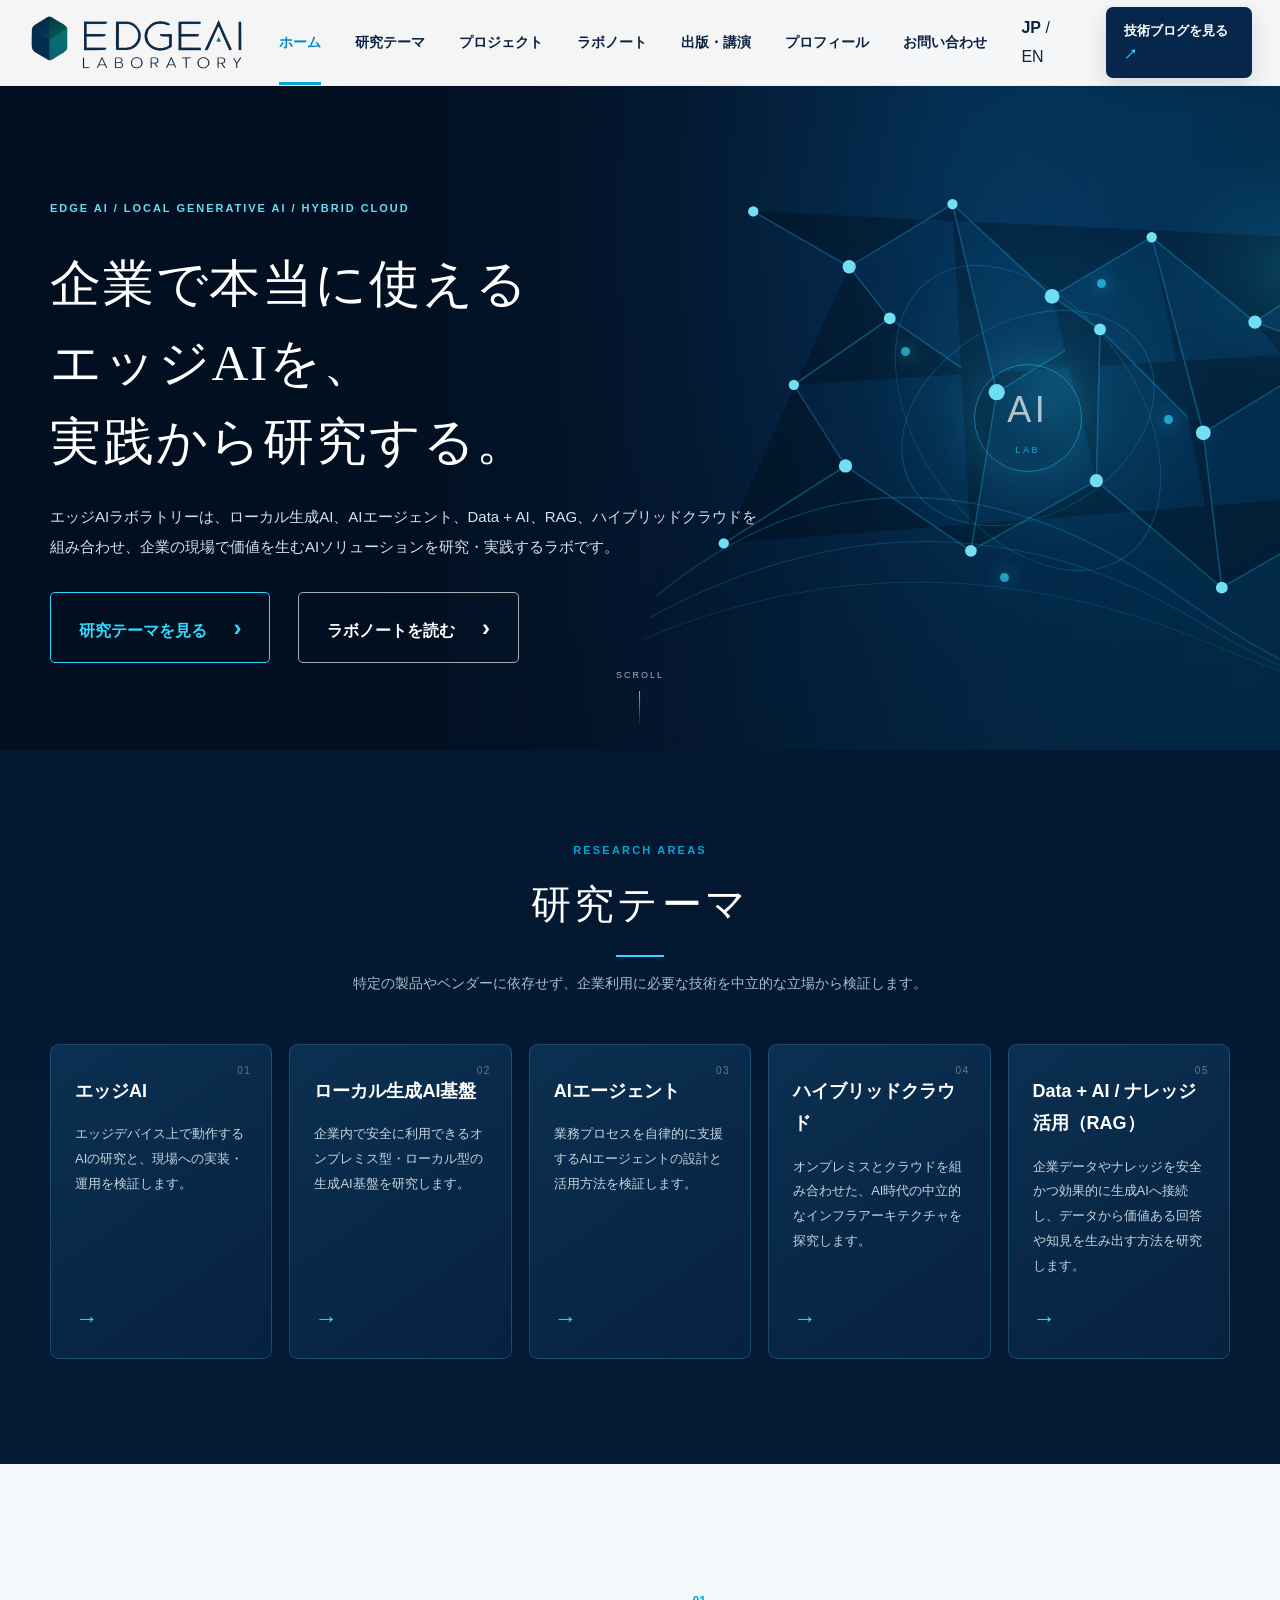
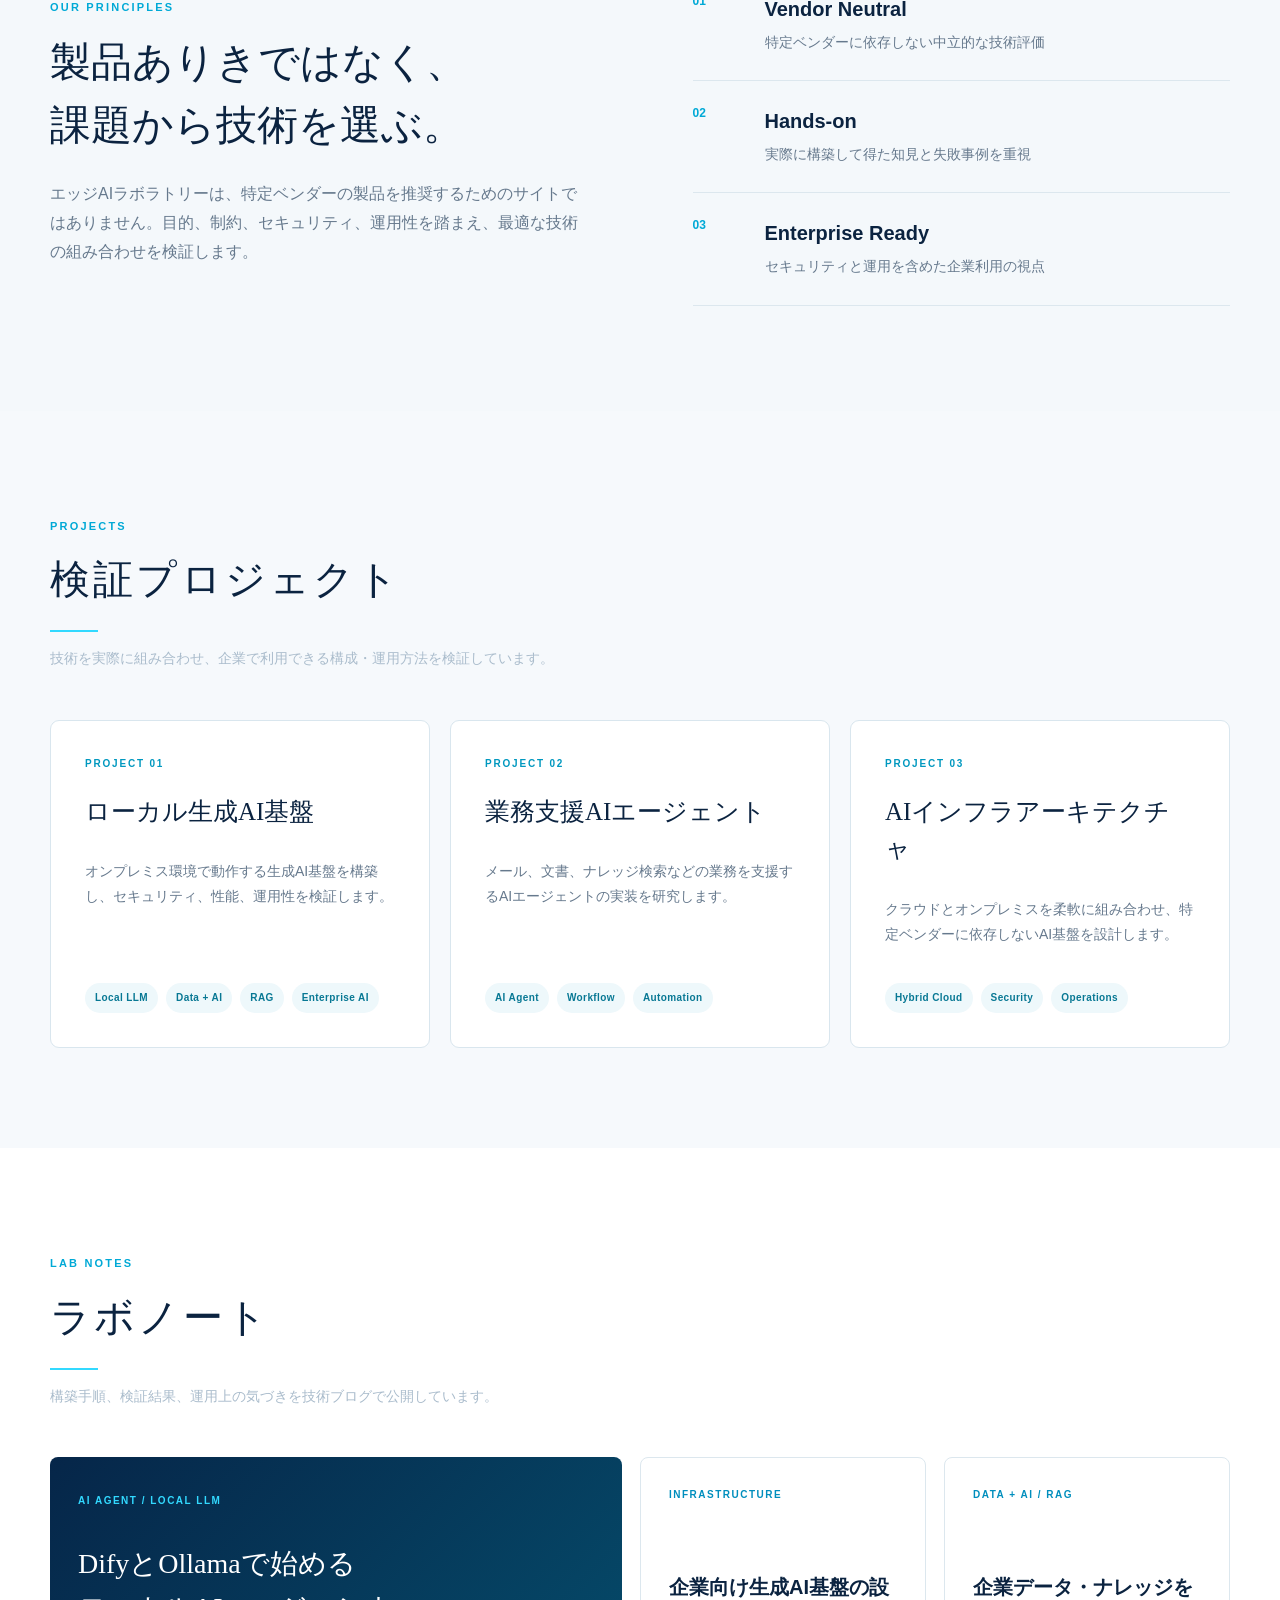
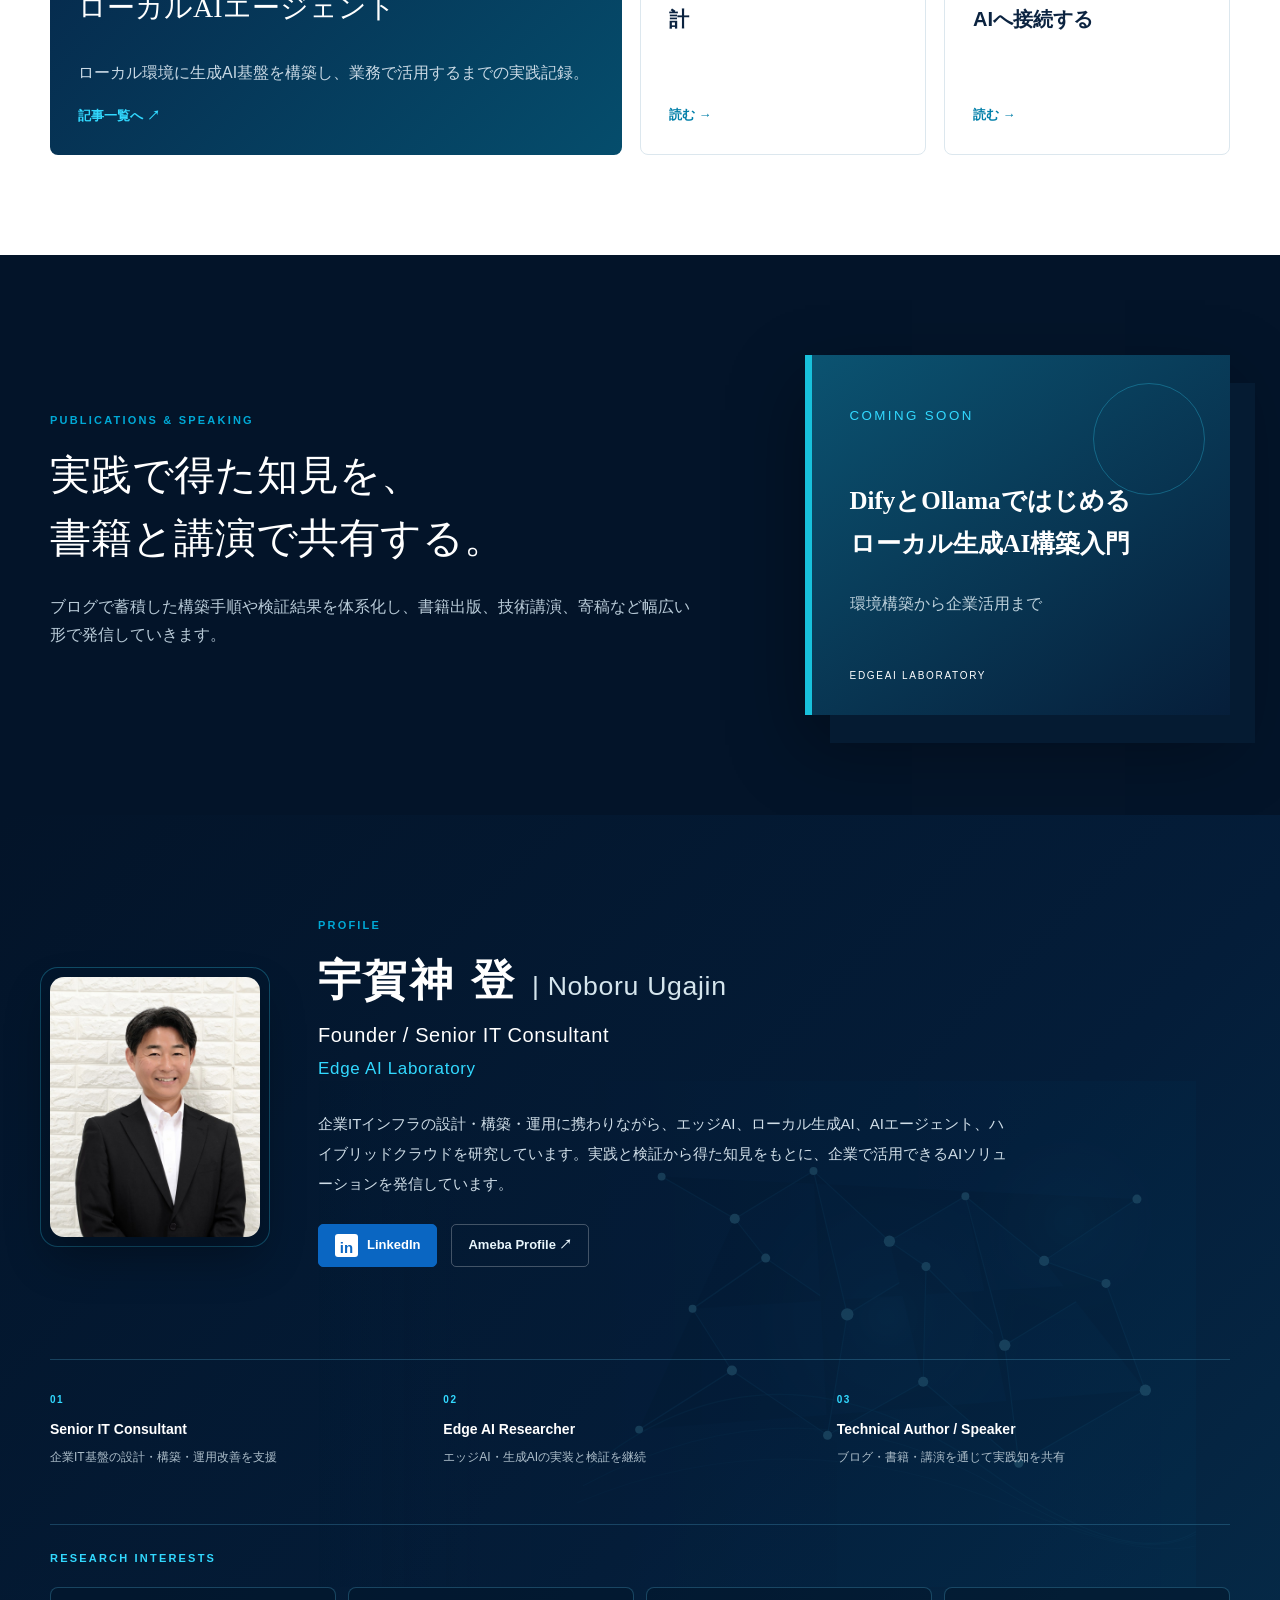
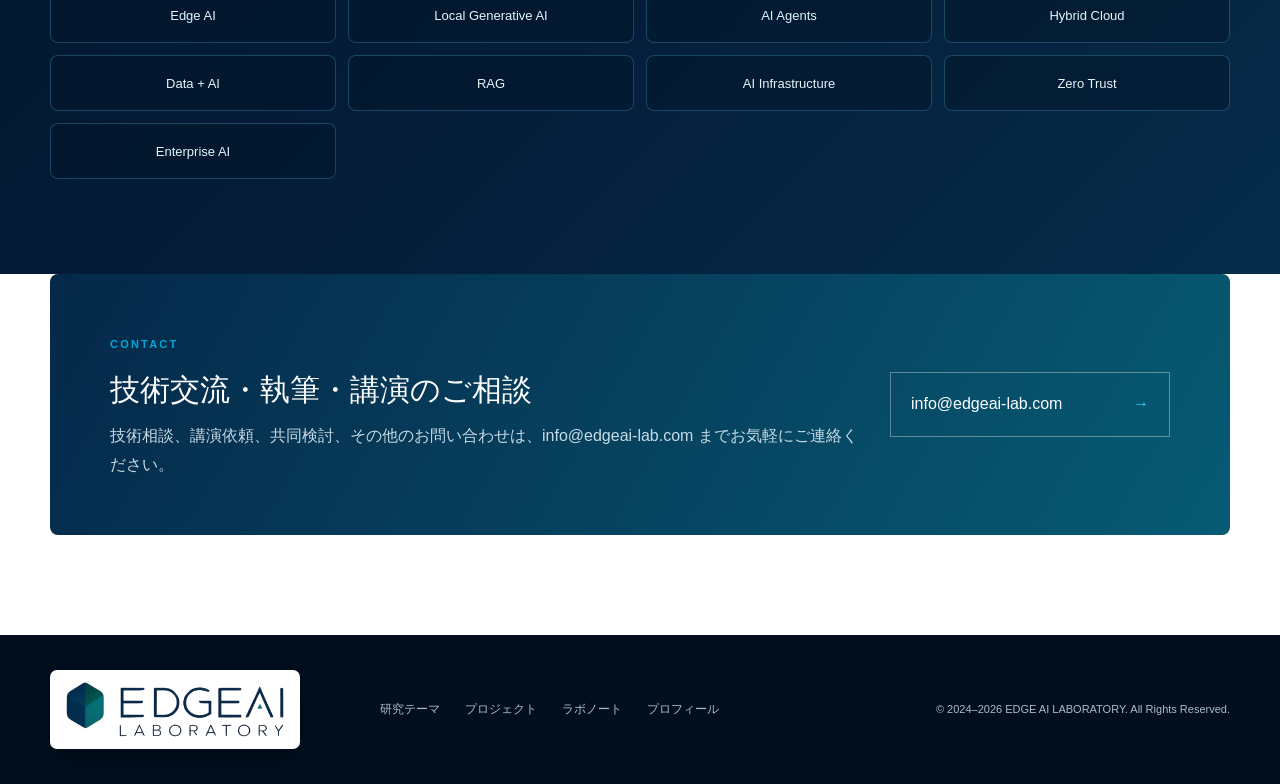
==== commit 8b292472: "feat: add language switch and update technical blog label" ====
--- a/index.html
+++ b/index.html
@@ -60,6 +60,9 @@
       <a href="#profile">プロフィール</a>
       <a href="#contact">お問い合わせ</a>
     </nav>
+    <div class="language-switch">
+      <strong>JP</strong> / <a href="/en/">EN</a>
+    </div>
     <a class="ameblo-button" href="https://www.ameba.jp/profile/general/ugajinnoboru/" target="_blank" rel="noopener">技術ブログを見る <span>↗</span></a>
   </div>
 </header>
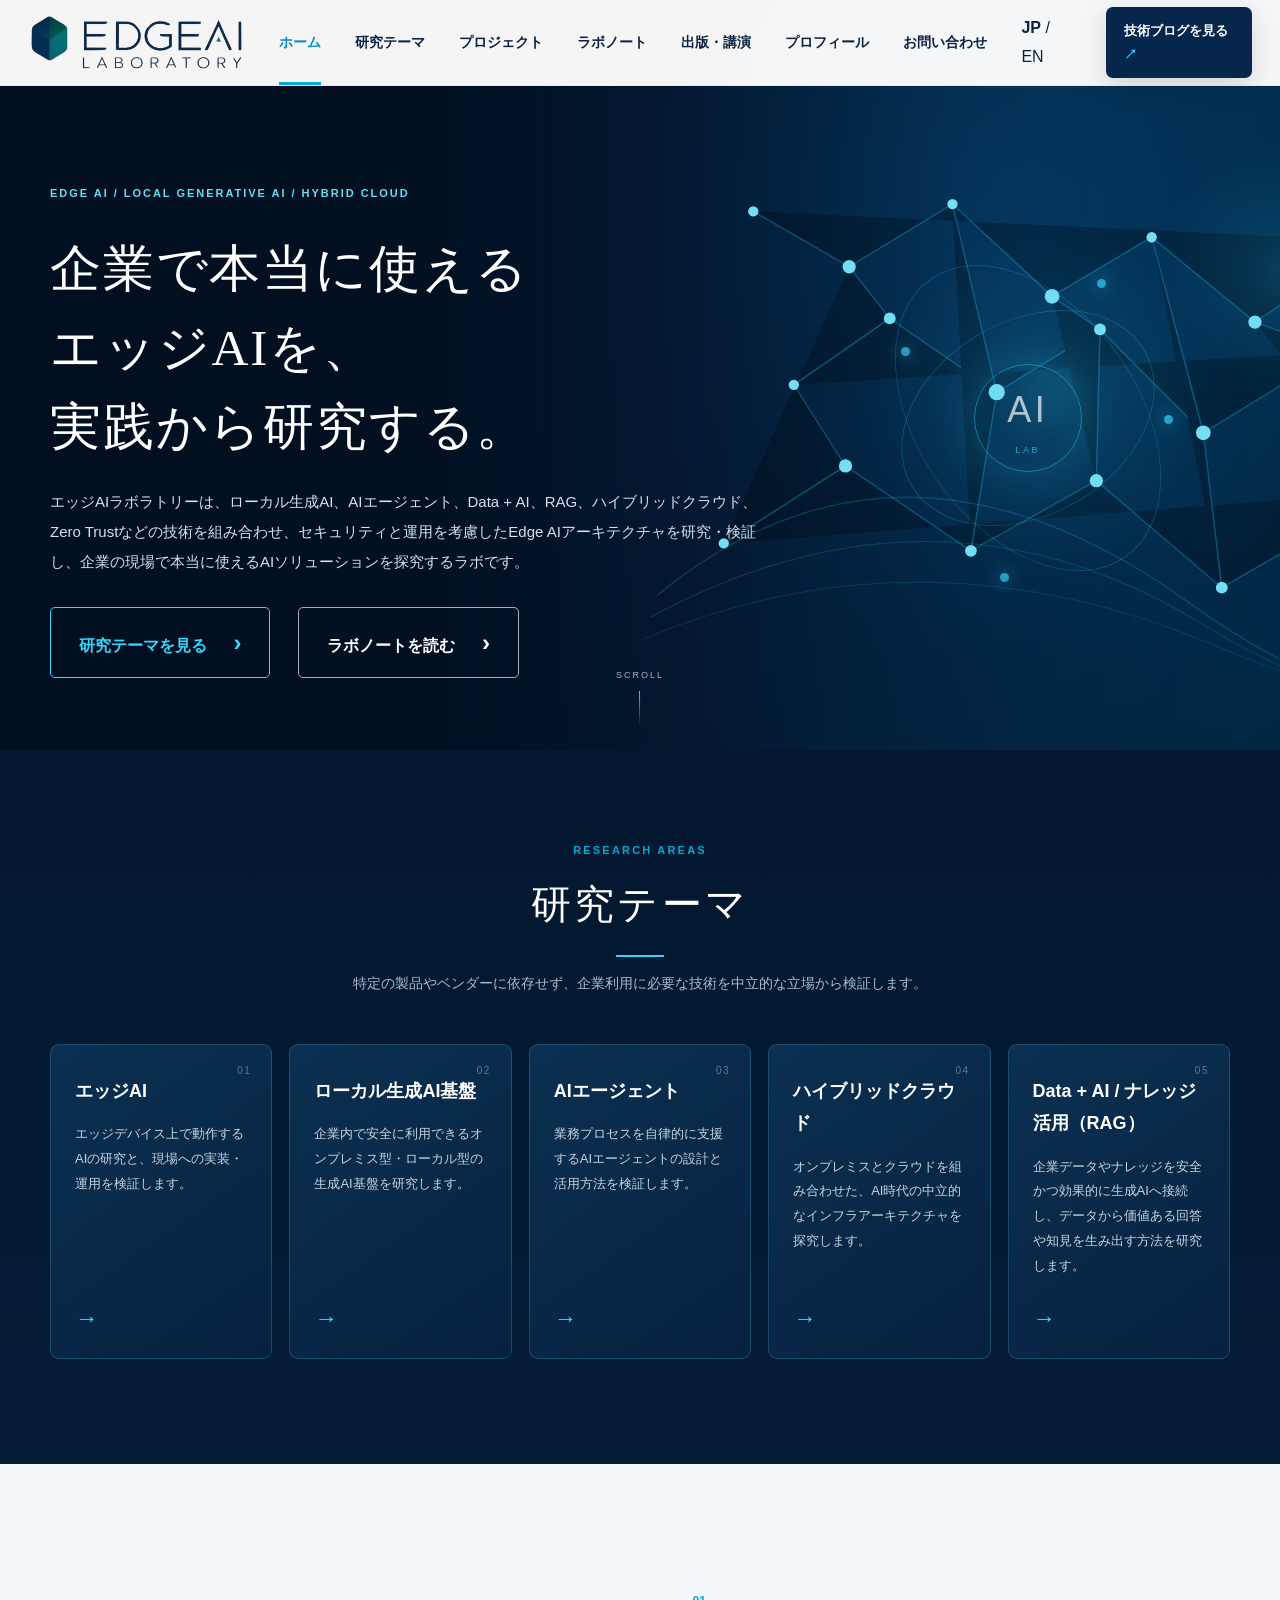
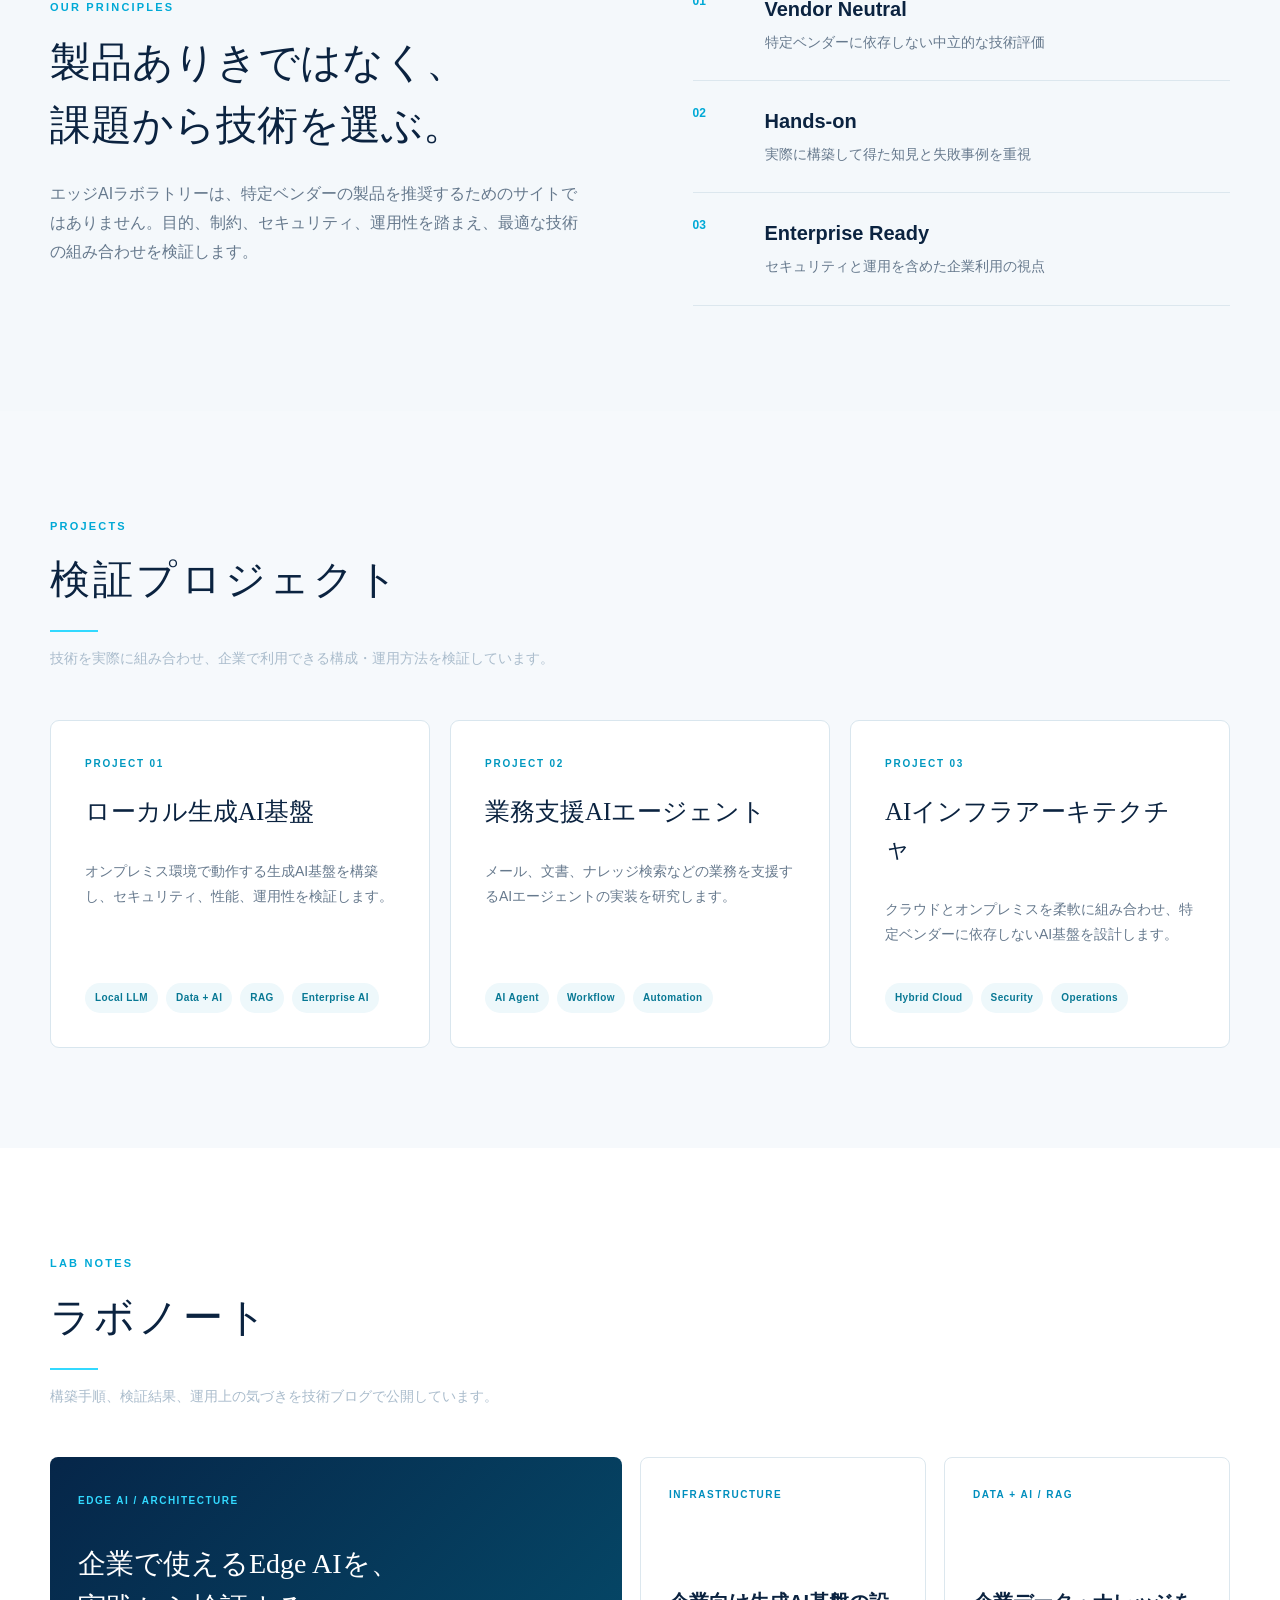
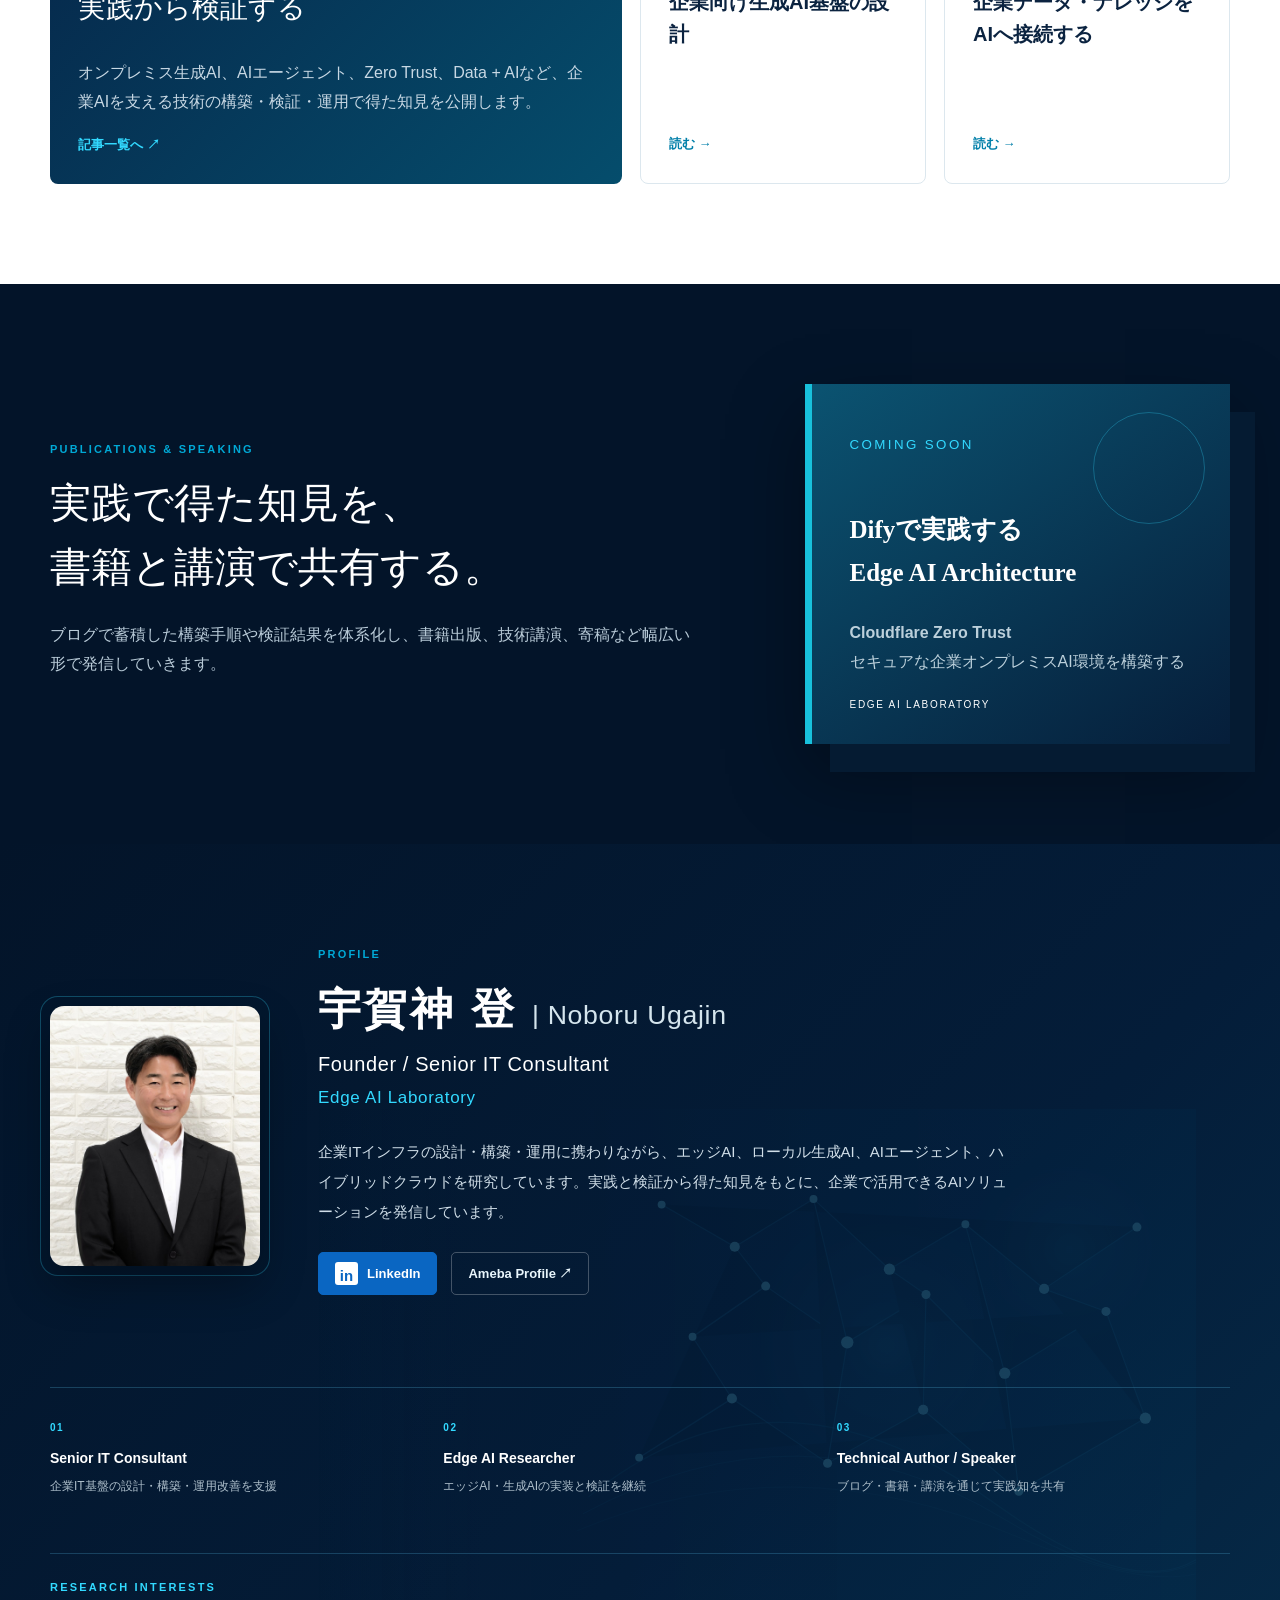
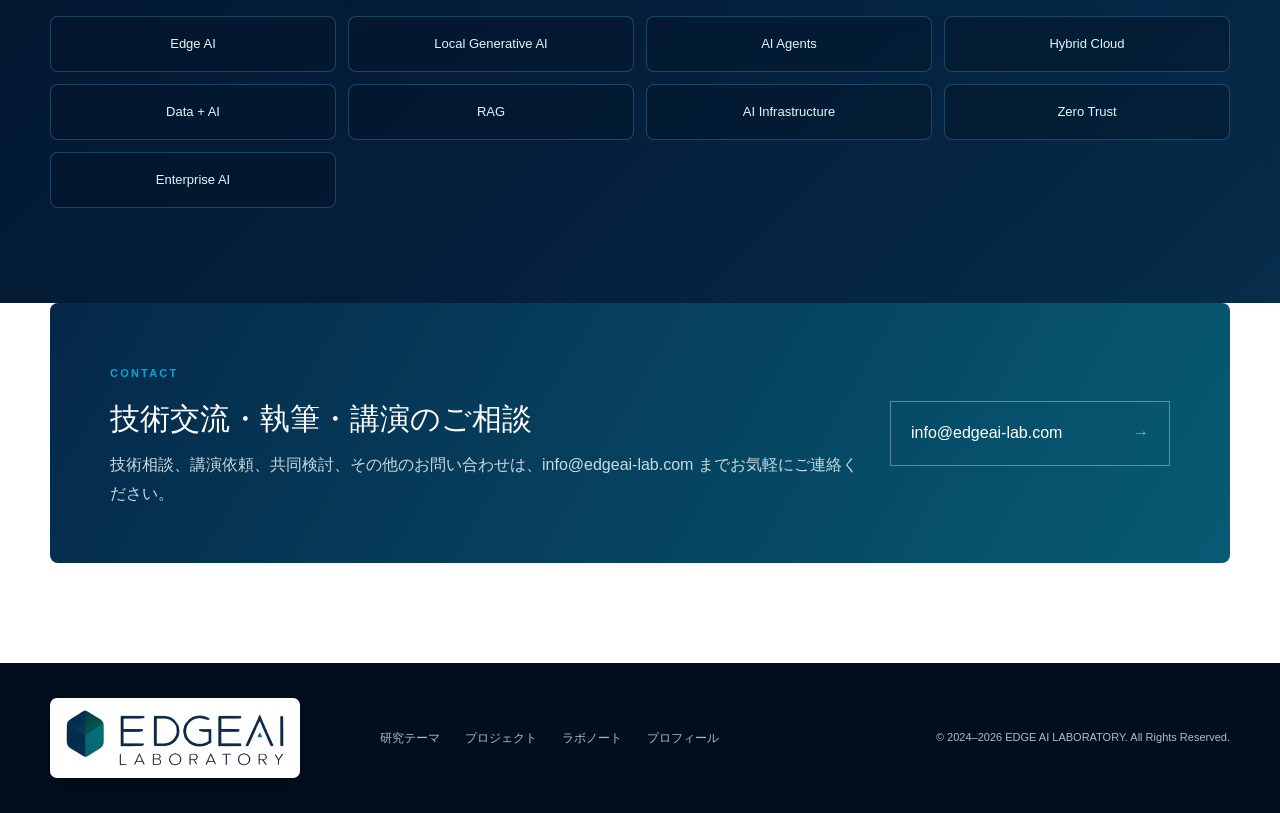
==== commit a8960398: "Update JP site: Edge AI Architecture and Zero Trust" ====
--- a/index.html
+++ b/index.html
@@ -74,7 +74,7 @@
     <div class="hero-copy reveal">
             <p class="hero-label">EDGE AI / LOCAL GENERATIVE AI / HYBRID CLOUD</p>
       <h1>企業で本当に使える<br>エッジAIを、<br><em>実践から研究する。</em></h1>
-      <p>エッジAIラボラトリーは、ローカル生成AI、AIエージェント、Data + AI、RAG、ハイブリッドクラウドを組み合わせ、企業の現場で価値を生むAIソリューションを研究・実践するラボです。</p>
+      <p>エッジAIラボラトリーは、ローカル生成AI、AIエージェント、Data + AI、RAG、ハイブリッドクラウド、Zero Trustなどの技術を組み合わせ、セキュリティと運用を考慮したEdge AIアーキテクチャを研究・検証し、企業の現場で本当に使えるAIソリューションを探究するラボです。</p>
       <div class="hero-actions">
         <a href="#research" class="outline-button">研究テーマを見る <span>›</span></a>
         <a href="#articles" class="secondary-button">ラボノートを読む <span>›</span></a>
@@ -175,7 +175,7 @@
     </div>
     <div class="article-grid">
       <a class="article-card featured reveal" href="https://www.ameba.jp/profile/general/ugajinnoboru/" target="_blank" rel="noopener">
-        <div><span>AI AGENT / LOCAL LLM</span><h3>DifyとOllamaで始める<br>ローカルAIエージェント</h3><p>ローカル環境に生成AI基盤を構築し、業務で活用するまでの実践記録。</p></div><b>記事一覧へ ↗</b>
+        <div><span>EDGE AI / ARCHITECTURE</span><h3>企業で使えるEdge AIを、<br>実践から検証する</h3><p>オンプレミス生成AI、AIエージェント、Zero Trust、Data + AIなど、企業AIを支える技術の構築・検証・運用で得た知見を公開します。</p></div><b>記事一覧へ ↗</b>
       </a>
       <a class="article-card reveal" href="https://www.ameba.jp/profile/general/ugajinnoboru/" target="_blank" rel="noopener"><span>INFRASTRUCTURE</span><h3>企業向け生成AI基盤の設計</h3><b>読む →</b></a>
       <a class="article-card reveal" href="https://www.ameba.jp/profile/general/ugajinnoboru/" target="_blank" rel="noopener"><span>DATA + AI / RAG</span><h3>企業データ・ナレッジをAIへ接続する</h3><b>読む →</b></a>
@@ -190,7 +190,7 @@
       <p>ブログで蓄積した構築手順や検証結果を体系化し、書籍出版、技術講演、寄稿など幅広い形で発信していきます。</p>
     </div>
     <div class="book-mock reveal">
-      <small>COMING SOON</small><h3>DifyとOllamaではじめる<br>ローカル生成AI構築入門</h3><p>環境構築から企業活用まで</p><i>EDGEAI LABORATORY</i>
+      <small>COMING SOON</small><h3>Difyで実践する<br>Edge AI Architecture</h3><p><strong>Cloudflare Zero Trust</strong><br>セキュアな企業オンプレミスAI環境を構築する</p><i>EDGE AI LABORATORY</i>
     </div>
   </div>
 </section>
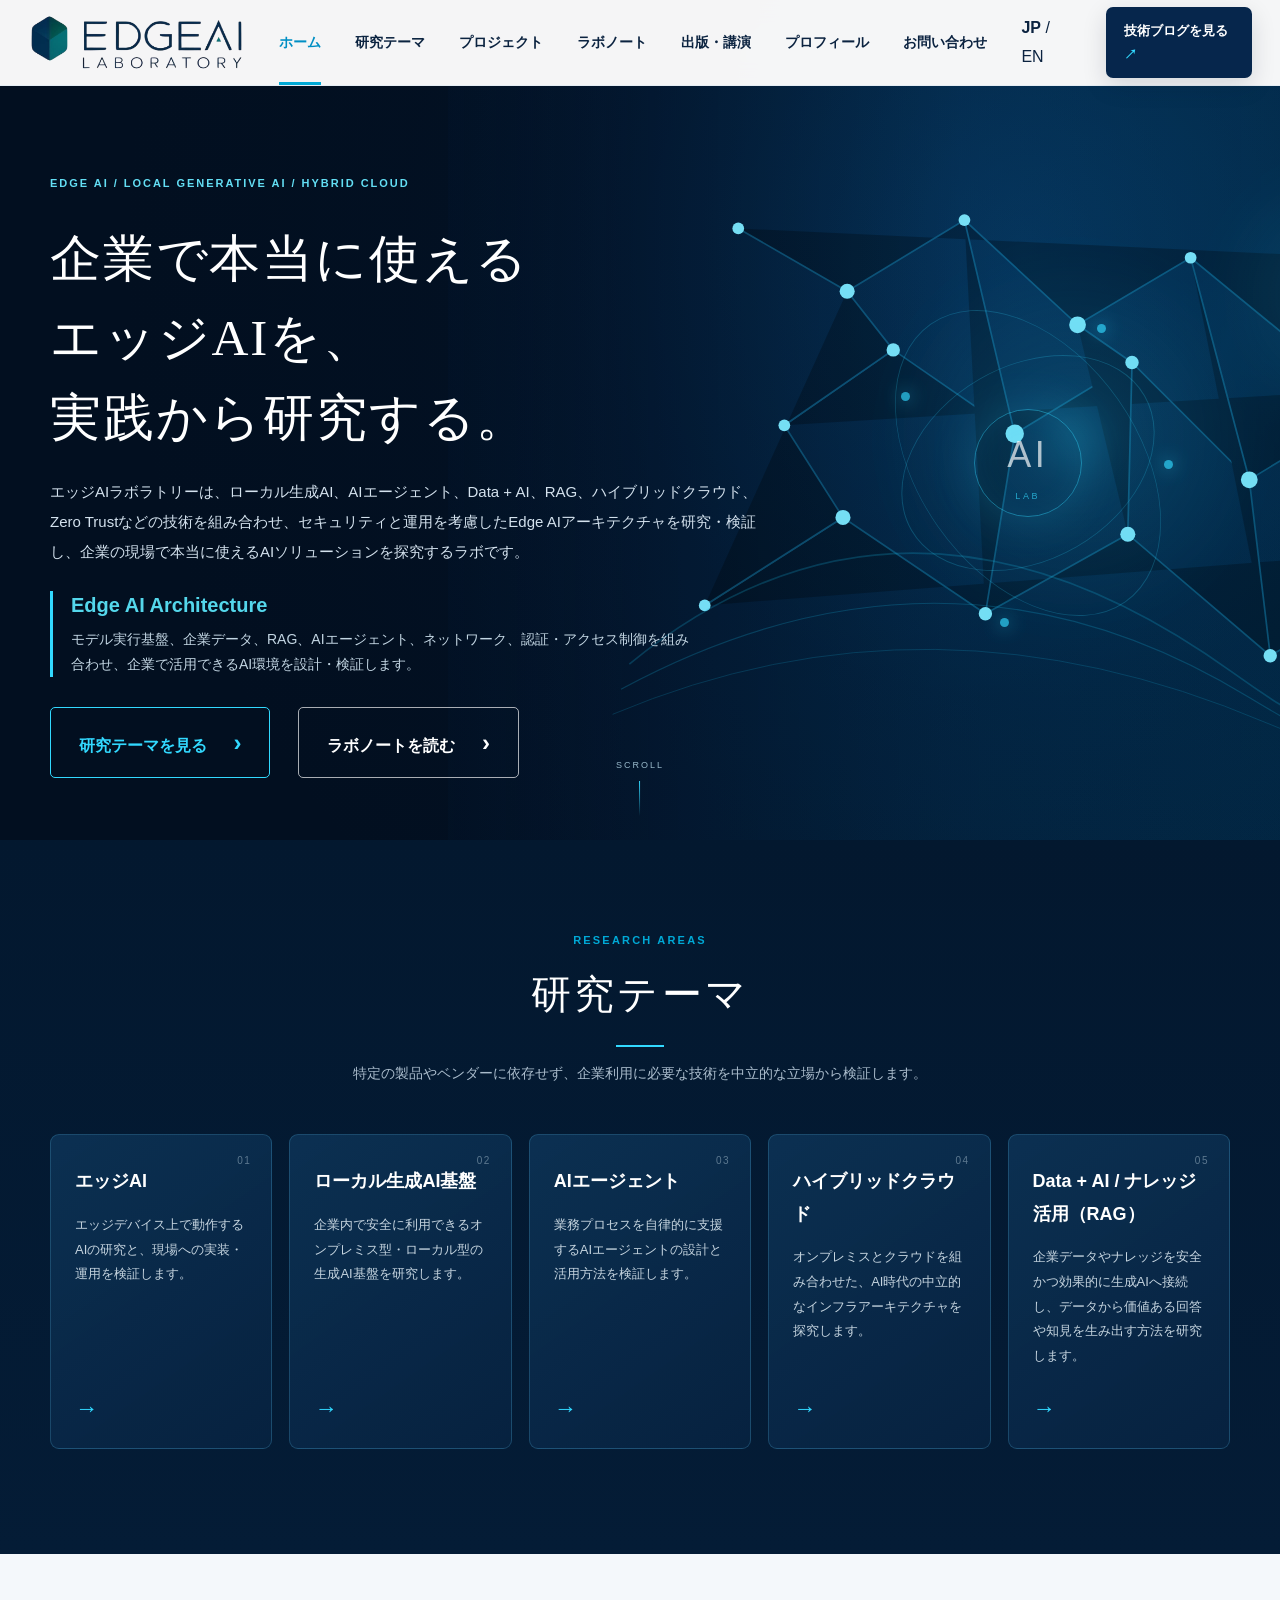
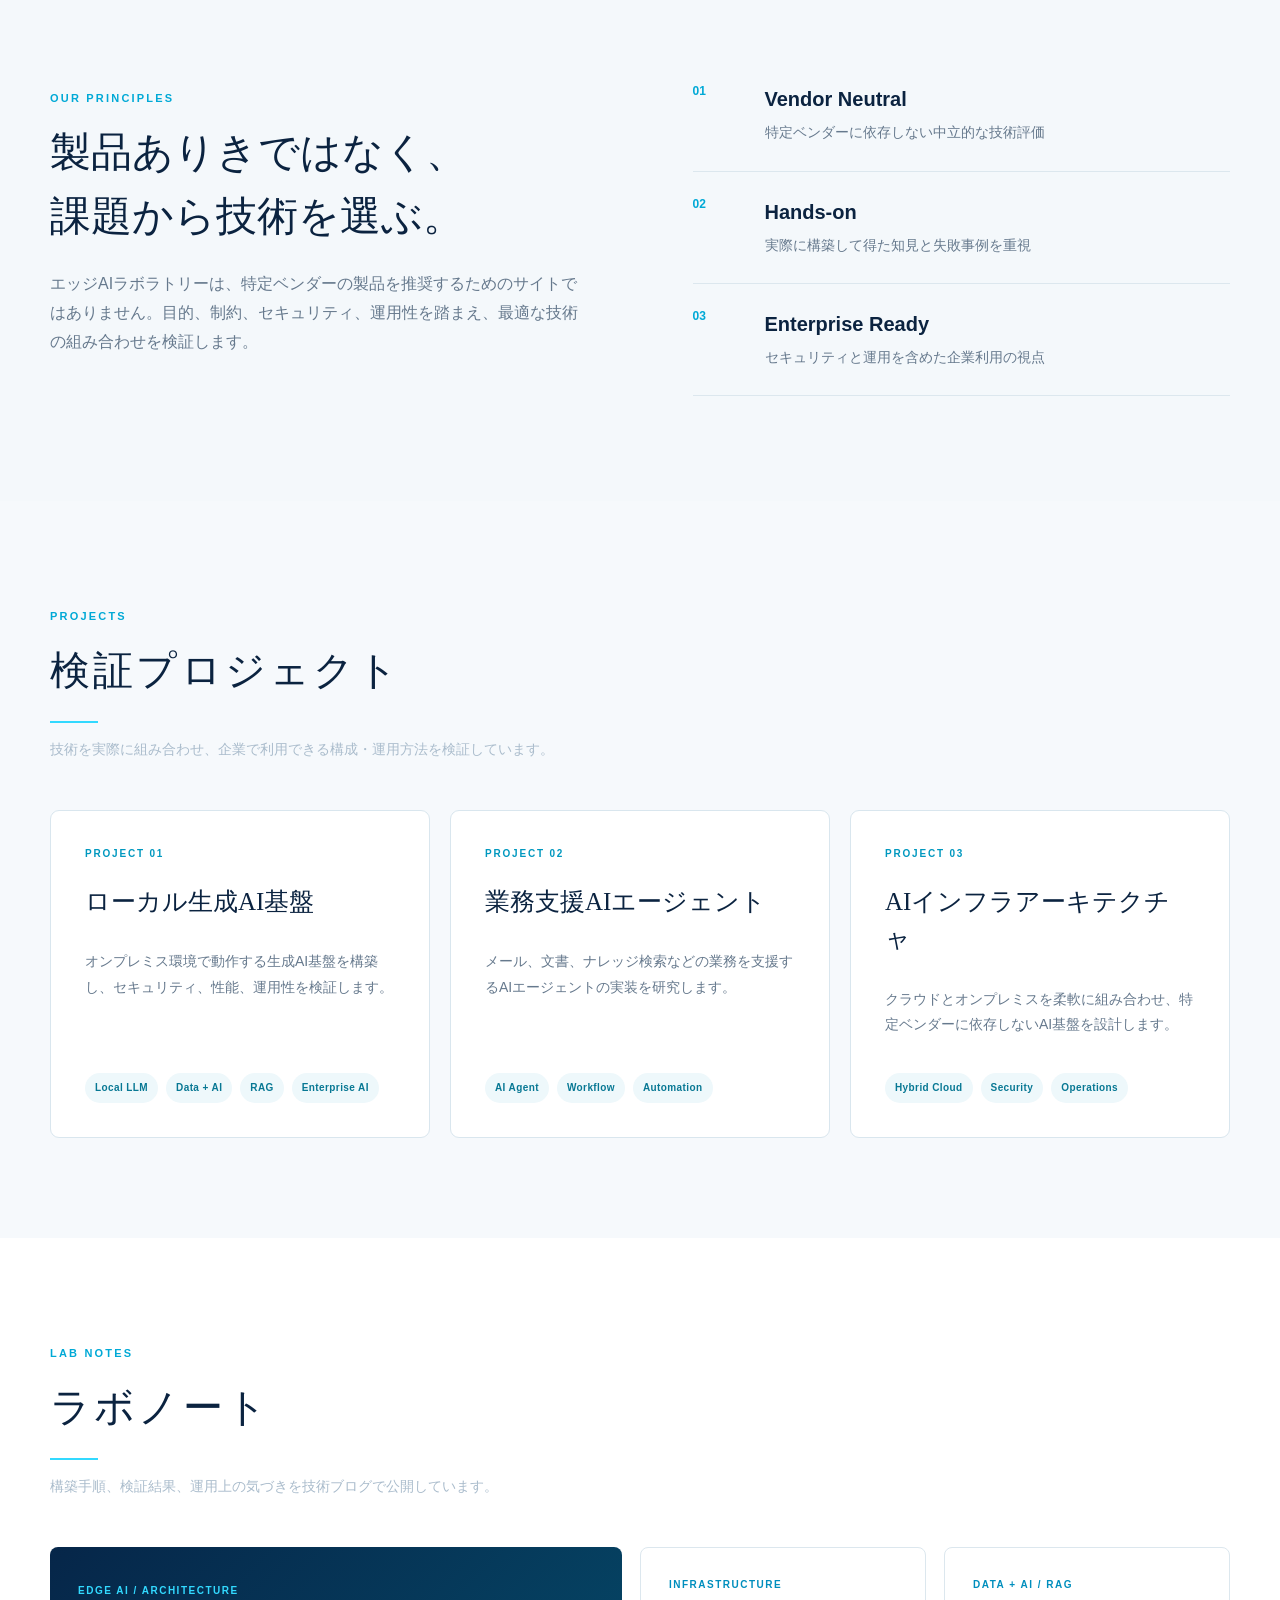
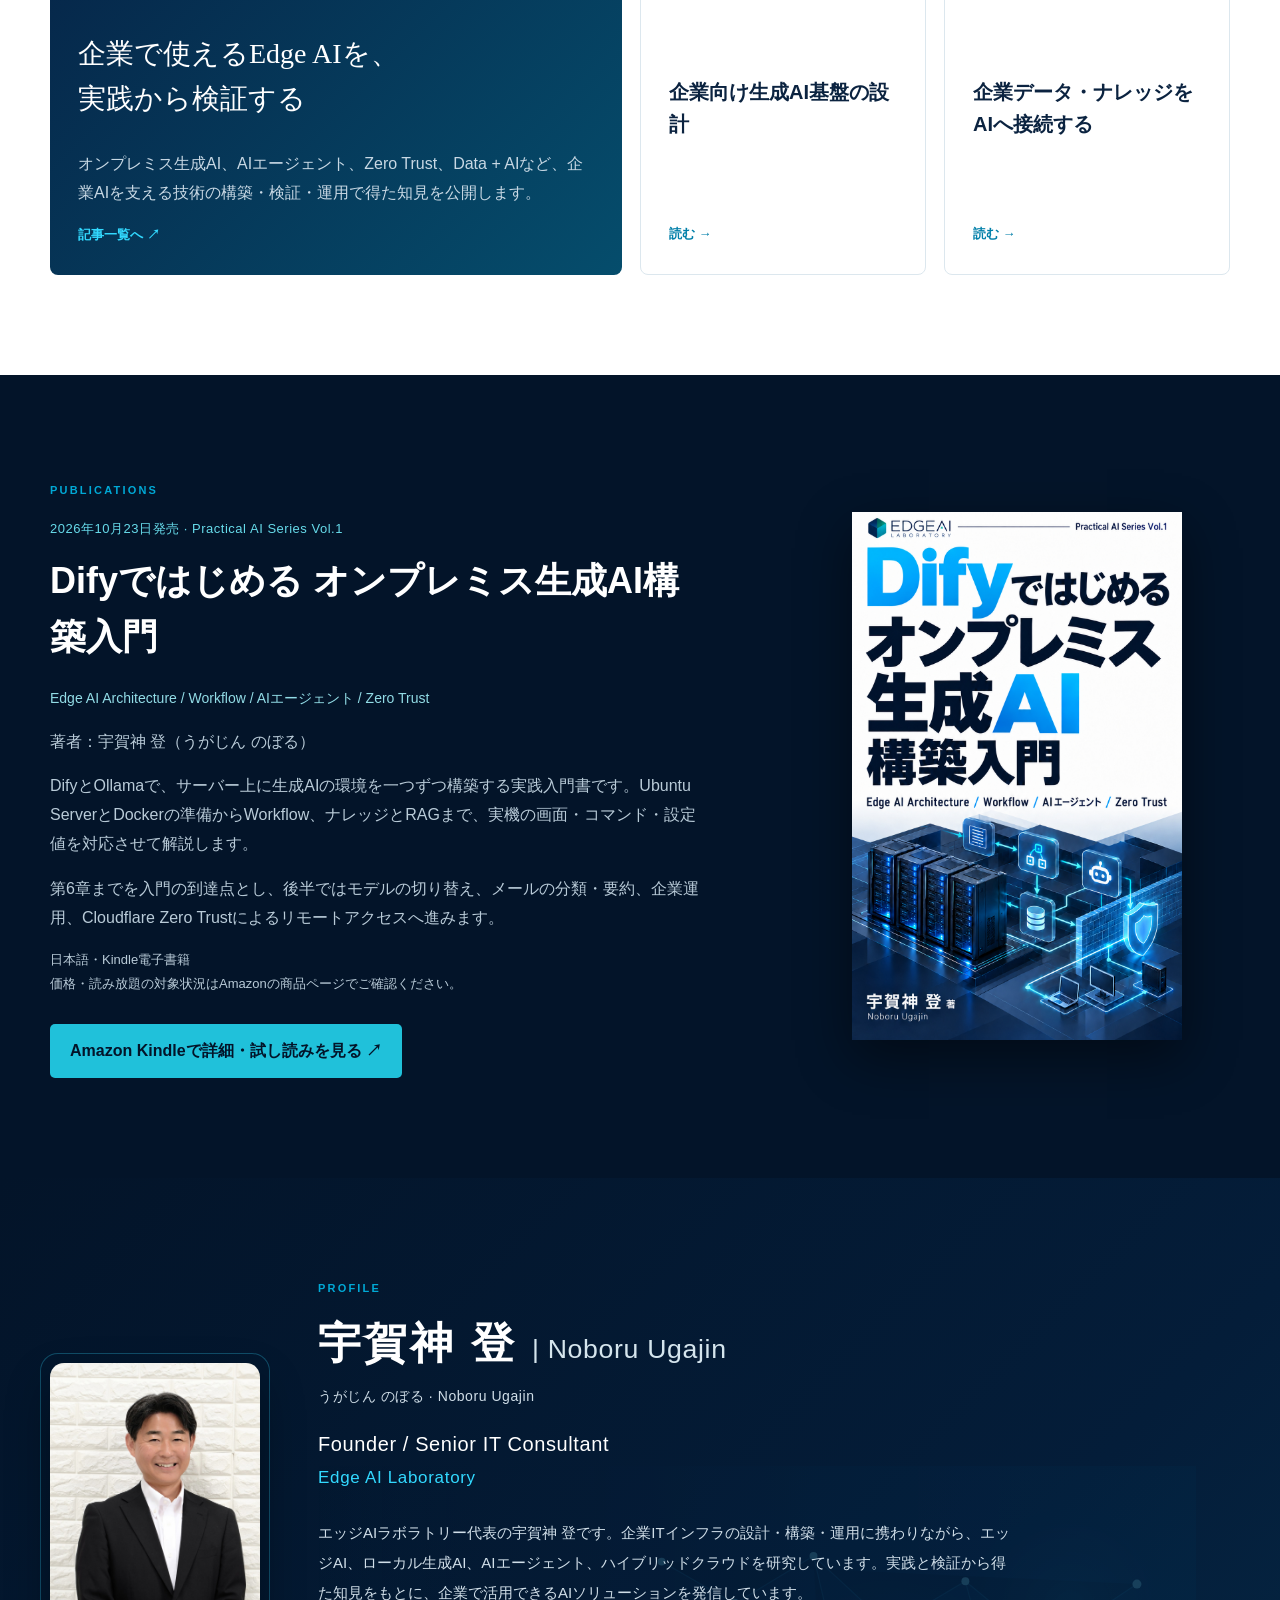
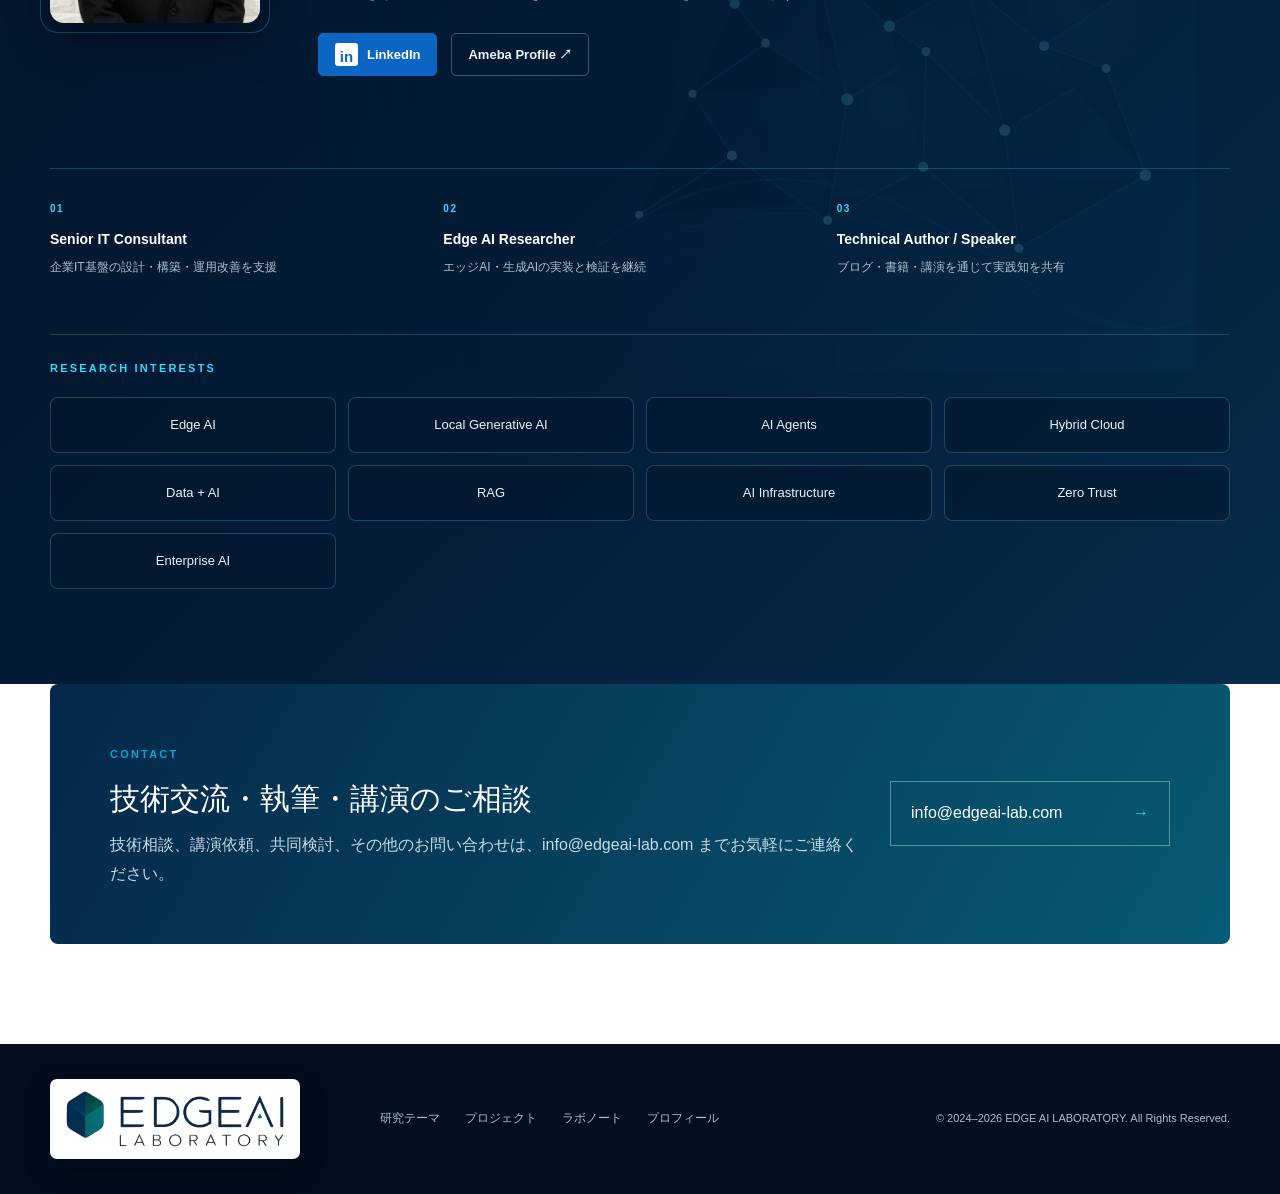
==== commit 78a58312: "Update book links and author metadata" ====
--- a/index.html
+++ b/index.html
@@ -1,263 +1,254 @@
-<!doctype html>
-<html lang="ja">
-<head>
-  <meta charset="utf-8">
-
-  <!-- Google tag (gtag.js) -->
-  <script async src="https://www.googletagmanager.com/gtag/js?id=G-TET77L7Z8R"></script>
-  <script>
-    window.dataLayer = window.dataLayer || [];
-    function gtag(){dataLayer.push(arguments);}
-    gtag('js', new Date());
-
-    gtag('config', 'G-TET77L7Z8R');
-  </script>
-
-  <meta name="viewport" content="width=device-width,initial-scale=1">
-
-  <title>EDGE AI LABORATORY｜企業で使えるエッジAIを実践から研究</title>
-  <meta name="description" content="ローカル生成AI、AIエージェント、Data + AI、RAG、ハイブリッドクラウドなど、企業の現場で価値を生むAIソリューションを研究・検証・実践する技術ラボです。">
-  <meta name="keywords" content="Edge AI, Enterprise AI, Hybrid Cloud, AI Infrastructure, Generative AI, AI Agent, Data + AI, RAG, Dify, Ollama">
-  <meta name="author" content="EDGE AI LABORATORY">
-  <meta name="robots" content="index, follow, max-image-preview:large">
-  <meta name="theme-color" content="#031429">
-  <link rel="canonical" href="https://edgeai-lab.com/">
-
-  <meta property="og:locale" content="ja_JP">
-  <meta property="og:type" content="website">
-  <meta property="og:site_name" content="EDGE AI LABORATORY">
-  <meta property="og:title" content="EDGE AI LABORATORY｜企業で使えるエッジAIを実践から研究">
-  <meta property="og:description" content="企業で本当に使えるエッジAIを、実践から研究する。ローカル生成AI、AIエージェント、Data + AI、RAG、ハイブリッドクラウドの知見を発信します。">
-  <meta property="og:url" content="https://edgeai-lab.com/">
-  <meta property="og:image" content="https://edgeai-lab.com/assets/og-image.png">
-  <meta property="og:image:secure_url" content="https://edgeai-lab.com/assets/og-image.png">
-  <meta property="og:image:type" content="image/png">
-  <meta property="og:image:width" content="1200">
-  <meta property="og:image:height" content="630">
-  <meta property="og:image:alt" content="EDGE AI LABORATORY">
-
-  <meta name="twitter:card" content="summary_large_image">
-  <meta name="twitter:title" content="EDGE AI LABORATORY｜企業で使えるエッジAIを実践から研究">
-  <meta name="twitter:description" content="企業で本当に使えるエッジAIを、実践から研究する技術ラボです。">
-  <meta name="twitter:image" content="https://edgeai-lab.com/assets/og-image.png">
-  <meta name="twitter:image:alt" content="EDGE AI LABORATORY">
-
-  <link rel="icon" href="/favicon.ico" sizes="any">
-  <link rel="icon" type="image/png" href="/assets/favicon-512.png">
-  <link rel="apple-touch-icon" href="/assets/apple-touch-icon.png">
-  <link rel="stylesheet" href="style.css">
-</head>
-<body>
-<header class="site-header">
-  <div class="header-shell">
-    <a class="brand" href="#home"><img src="assets/edgeai-logo.png" alt="EDGEAI LABORATORY"></a>
-    <button class="menu-toggle" aria-expanded="false" aria-controls="main-nav"><span></span><span></span><span></span><b>メニュー</b></button>
-    <nav id="main-nav" class="main-nav">
-      <a class="active" href="#home">ホーム</a>
-      <a href="#research">研究テーマ</a>
-      <a href="#projects">プロジェクト</a><a href="#articles">ラボノート</a>
-      <a href="#publications">出版・講演</a>
-      <a href="#profile">プロフィール</a>
-      <a href="#contact">お問い合わせ</a>
-    </nav>
-    <div class="language-switch">
-      <strong>JP</strong> / <a href="/en/">EN</a>
-    </div>
-    <a class="ameblo-button" href="https://www.ameba.jp/profile/general/ugajinnoboru/" target="_blank" rel="noopener">技術ブログを見る <span>↗</span></a>
-  </div>
-</header>
-
-<main>
-<section id="home" class="hero">
-  <div class="hero-network" aria-hidden="true"></div>
-  <div class="hero-grid container">
-    <div class="hero-copy reveal">
-            <p class="hero-label">EDGE AI / LOCAL GENERATIVE AI / HYBRID CLOUD</p>
-      <h1>企業で本当に使える<br>エッジAIを、<br><em>実践から研究する。</em></h1>
-      <p>エッジAIラボラトリーは、ローカル生成AI、AIエージェント、Data + AI、RAG、ハイブリッドクラウド、Zero Trustなどの技術を組み合わせ、セキュリティと運用を考慮したEdge AIアーキテクチャを研究・検証し、企業の現場で本当に使えるAIソリューションを探究するラボです。</p>
-      <div class="hero-actions">
-        <a href="#research" class="outline-button">研究テーマを見る <span>›</span></a>
-        <a href="#articles" class="secondary-button">ラボノートを読む <span>›</span></a>
-      </div>
-    </div>
-    <div class="hero-orbit" aria-hidden="true">
-      <div class="orbit orbit-a"></div><div class="orbit orbit-b"></div>
-      <div class="core"><span>AI</span><small>LAB</small></div>
-      <i class="node n1"></i><i class="node n2"></i><i class="node n3"></i><i class="node n4"></i>
-    </div>
-  </div>
-  <a class="scroll-guide" href="#research"><span>SCROLL</span><i></i></a>
-</section>
-
-<section id="research" class="research-section">
-  <div class="container">
-    <div class="section-heading reveal">
-      <span>RESEARCH AREAS</span>
-      <h2>研究テーマ</h2>
-      <p>特定の製品やベンダーに依存せず、企業利用に必要な技術を中立的な立場から検証します。</p>
-    </div>
-    <div class="research-grid">
-      <article class="research-card reveal">
-        <span class="card-no">01</span><h3>エッジAI</h3>
-        <p>エッジデバイス上で動作するAIの研究と、現場への実装・運用を検証します。</p><a href="#articles" aria-label="エッジAIの記事へ">→</a>
-      </article>
-      <article class="research-card reveal">
-        <span class="card-no">02</span><h3>ローカル生成AI基盤</h3>
-        <p>企業内で安全に利用できるオンプレミス型・ローカル型の生成AI基盤を研究します。</p><a href="#articles" aria-label="ローカル生成AIの記事へ">→</a>
-      </article>
-      <article class="research-card reveal">
-        <span class="card-no">03</span><h3>AIエージェント</h3>
-        <p>業務プロセスを自律的に支援するAIエージェントの設計と活用方法を検証します。</p><a href="#articles" aria-label="AIエージェントの記事へ">→</a>
-      </article>
-      <article class="research-card reveal">
-        <span class="card-no">04</span><h3>ハイブリッドクラウド</h3>
-        <p>オンプレミスとクラウドを組み合わせた、AI時代の中立的なインフラアーキテクチャを探究します。</p><a href="#articles" aria-label="ハイブリッドクラウドの記事へ">→</a>
-      </article>
-      <article class="research-card reveal">
-        <span class="card-no">05</span><h3>Data + AI / ナレッジ活用（RAG）</h3>
-        <p>企業データやナレッジを安全かつ効果的に生成AIへ接続し、データから価値ある回答や知見を生み出す方法を研究します。</p><a href="#articles" aria-label="RAGの記事へ">→</a>
-      </article>
-    </div>
-  </div>
-</section>
-
-<section class="principles">
-  <div class="container principles-grid">
-    <div class="principles-copy reveal">
-      <span class="eyebrow">OUR PRINCIPLES</span>
-      <h2>製品ありきではなく、<br>課題から技術を選ぶ。</h2>
-      <p>エッジAIラボラトリーは、特定ベンダーの製品を推奨するためのサイトではありません。目的、制約、セキュリティ、運用性を踏まえ、最適な技術の組み合わせを検証します。</p>
-    </div>
-    <div class="principle-list">
-      <div class="reveal"><b>01</b><h3>Vendor Neutral</h3><p>特定ベンダーに依存しない中立的な技術評価</p></div>
-      <div class="reveal"><b>02</b><h3>Hands-on</h3><p>実際に構築して得た知見と失敗事例を重視</p></div>
-      <div class="reveal"><b>03</b><h3>Enterprise Ready</h3><p>セキュリティと運用を含めた企業利用の視点</p></div>
-    </div>
-  </div>
-</section>
-
-
-<section id="projects" class="projects-section">
-  <div class="container">
-    <div class="section-heading left reveal">
-      <span>PROJECTS</span>
-      <h2>検証プロジェクト</h2>
-      <p>技術を実際に組み合わせ、企業で利用できる構成・運用方法を検証しています。</p>
-    </div>
-    <div class="project-grid">
-      <article class="project-card reveal">
-        <span>PROJECT 01</span>
-        <h3>ローカル生成AI基盤</h3>
-        <p>オンプレミス環境で動作する生成AI基盤を構築し、セキュリティ、性能、運用性を検証します。</p>
-        <div><b>Local LLM</b><b>Data + AI</b><b>RAG</b><b>Enterprise AI</b></div>
-      </article>
-      <article class="project-card reveal">
-        <span>PROJECT 02</span>
-        <h3>業務支援AIエージェント</h3>
-        <p>メール、文書、ナレッジ検索などの業務を支援するAIエージェントの実装を研究します。</p>
-        <div><b>AI Agent</b><b>Workflow</b><b>Automation</b></div>
-      </article>
-      <article class="project-card reveal">
-        <span>PROJECT 03</span>
-        <h3>AIインフラアーキテクチャ</h3>
-        <p>クラウドとオンプレミスを柔軟に組み合わせ、特定ベンダーに依存しないAI基盤を設計します。</p>
-        <div><b>Hybrid Cloud</b><b>Security</b><b>Operations</b></div>
-      </article>
-    </div>
-  </div>
-</section>
-
-<section id="articles" class="articles-section">
-  <div class="container">
-    <div class="section-heading left reveal">
-      <span>LAB NOTES</span><h2>ラボノート</h2>
-      <p>構築手順、検証結果、運用上の気づきを技術ブログで公開しています。</p>
-    </div>
-    <div class="article-grid">
-      <a class="article-card featured reveal" href="https://www.ameba.jp/profile/general/ugajinnoboru/" target="_blank" rel="noopener">
-        <div><span>EDGE AI / ARCHITECTURE</span><h3>企業で使えるEdge AIを、<br>実践から検証する</h3><p>オンプレミス生成AI、AIエージェント、Zero Trust、Data + AIなど、企業AIを支える技術の構築・検証・運用で得た知見を公開します。</p></div><b>記事一覧へ ↗</b>
-      </a>
-      <a class="article-card reveal" href="https://www.ameba.jp/profile/general/ugajinnoboru/" target="_blank" rel="noopener"><span>INFRASTRUCTURE</span><h3>企業向け生成AI基盤の設計</h3><b>読む →</b></a>
-      <a class="article-card reveal" href="https://www.ameba.jp/profile/general/ugajinnoboru/" target="_blank" rel="noopener"><span>DATA + AI / RAG</span><h3>企業データ・ナレッジをAIへ接続する</h3><b>読む →</b></a>
-    </div>
-  </div>
-</section>
-
-<section id="publications" class="book-section">
-  <div class="container book-layout">
-    <div class="book-copy reveal">
-      <span class="eyebrow">PUBLICATIONS &amp; SPEAKING</span><h2>実践で得た知見を、<br>書籍と講演で共有する。</h2>
-      <p>ブログで蓄積した構築手順や検証結果を体系化し、書籍出版、技術講演、寄稿など幅広い形で発信していきます。</p>
-    </div>
-    <div class="book-mock reveal">
-      <small>COMING SOON</small><h3>Difyで実践する<br>Edge AI Architecture</h3><p><strong>Cloudflare Zero Trust</strong><br>セキュアな企業オンプレミスAI環境を構築する</p><i>EDGE AI LABORATORY</i>
-    </div>
-  </div>
-</section>
-
-
-
-<section id="profile" class="profile-section">
-  <div class="container">
-    <div class="profile-compact">
-      <div class="profile-photo-small reveal">
-        <img src="assets/noboru-ugajin-profile.jpg" alt="Edge AI Laboratory Founder 宇賀神 登">
-      </div>
-      <div class="profile-copy reveal">
-        <span class="eyebrow">PROFILE</span>
-        <h2>宇賀神 登 <span class="profile-name-en">| Noboru Ugajin</span></h2>
-        <h3>Founder / Senior IT Consultant</h3>
-        <h4>Edge AI Laboratory</h4>
-        <p>企業ITインフラの設計・構築・運用に携わりながら、エッジAI、ローカル生成AI、AIエージェント、ハイブリッドクラウドを研究しています。実践と検証から得た知見をもとに、企業で活用できるAIソリューションを発信しています。</p>
-        <div class="profile-links">
-          <a class="linkedin-link" href="https://www.linkedin.com/in/%E7%99%BB-%E5%AE%87%E8%B3%80%E7%A5%9E-218330296/" target="_blank" rel="noopener">
-            <span class="linkedin-icon">in</span> LinkedIn
-          </a>
-          <a href="https://www.ameba.jp/profile/general/ugajinnoboru/" target="_blank" rel="noopener">Ameba Profile ↗</a>
-        </div>
-      </div>
-    </div>
-
-    <div class="role-grid compact-roles">
-      <div class="reveal"><b>01</b><h5>Senior IT Consultant</h5><p>企業IT基盤の設計・構築・運用改善を支援</p></div>
-      <div class="reveal"><b>02</b><h5>Edge AI Researcher</h5><p>エッジAI・生成AIの実装と検証を継続</p></div>
-      <div class="reveal"><b>03</b><h5>Technical Author / Speaker</h5><p>ブログ・書籍・講演を通じて実践知を共有</p></div>
-    </div>
-
-    <div class="research-interests reveal">
-      <span>RESEARCH INTERESTS</span>
-      <div class="interest-tags">
-        <b>Edge AI</b><b>Local Generative AI</b><b>AI Agents</b><b>Hybrid Cloud</b>
-        <b>Data + AI</b><b>RAG</b><b>AI Infrastructure</b><b>Zero Trust</b><b>Enterprise AI</b>
-      </div>
-    </div>
-  </div>
-</section>
-
-
-
-<section id="contact" class="contact-section">
-  <div class="container contact-panel reveal">
-    <div><span class="eyebrow">CONTACT</span><h2>技術交流・執筆・講演のご相談</h2><p>技術相談、講演依頼、共同検討、その他のお問い合わせは、<a href="mailto:info@edgeai-lab.com">info@edgeai-lab.com</a> までお気軽にご連絡ください。</p></div>
-    <a href="mailto:info@edgeai-lab.com">info@edgeai-lab.com <span>→</span></a>
-  </div>
-</section>
-</main>
-
-<footer>
-  <div class="container footer-grid">
-    <div class="footer-logo-plate">
-      <img src="assets/edgeai-logo.png" alt="EDGE AI LABORATORY">
-    </div>
-    <div class="footer-nav" aria-label="フッターナビゲーション">
-      <a href="#research">研究テーマ</a>
-      <a href="#projects">プロジェクト</a>
-      <a href="#articles">ラボノート</a>
-      <a href="#profile">プロフィール</a>
-    </div>
-    <p class="footer-copyright">© <span id="year">2024–2026</span> EDGE AI LABORATORY. All Rights Reserved.</p>
-  </div>
-</footer>
-<script src="script.js"></script>
-</body>
-</html>
+<!doctype html>
+<html lang="ja">
+<head>
+  <meta charset="utf-8">
+
+  <!-- Google tag (gtag.js) -->
+  <script async src="https://www.googletagmanager.com/gtag/js?id=G-TET77L7Z8R"></script>
+  <script>
+    window.dataLayer = window.dataLayer || [];
+    function gtag(){dataLayer.push(arguments);}
+    gtag('js', new Date());
+
+    gtag('config', 'G-TET77L7Z8R');
+  </script>
+
+  <meta name="viewport" content="width=device-width,initial-scale=1">
+
+  <title>EDGE AI LABORATORY｜企業で使えるエッジAIを実践から研究</title>
+  <meta name="description" content="宇賀神 登（うがじん のぼる／Noboru Ugajin）が運営するエッジAIラボラトリー。ローカル生成AI、RAG、AIエージェント、ハイブリッドクラウド、Zero Trustを研究・検証。著書『Difyではじめる オンプレミス生成AI構築入門』を紹介しています。">
+  <meta name="keywords" content="Edge AI, Enterprise AI, Hybrid Cloud, AI Infrastructure, Generative AI, AI Agent, Data + AI, RAG, Dify, Ollama">
+  <meta name="author" content="EDGE AI LABORATORY">
+  <meta name="robots" content="index, follow, max-image-preview:large">
+  <meta name="theme-color" content="#031429">
+  <link rel="canonical" href="https://edgeai-lab.com/">
+
+  <meta property="og:locale" content="ja_JP">
+  <meta property="og:type" content="website">
+  <meta property="og:site_name" content="EDGE AI LABORATORY">
+  <meta property="og:title" content="EDGE AI LABORATORY｜企業で使えるエッジAIを実践から研究">
+  <meta property="og:description" content="宇賀神 登（うがじん のぼる／Noboru Ugajin）が運営するエッジAIラボラトリー。ローカル生成AI、RAG、AIエージェント、ハイブリッドクラウド、Zero Trustを研究・検証。著書『Difyではじめる オンプレミス生成AI構築入門』を紹介しています。">
+  <meta property="og:url" content="https://edgeai-lab.com/">
+  <meta property="og:image" content="https://edgeai-lab.com/assets/og-image.png">
+  <meta property="og:image:secure_url" content="https://edgeai-lab.com/assets/og-image.png">
+  <meta property="og:image:type" content="image/png">
+  <meta property="og:image:width" content="1200">
+  <meta property="og:image:height" content="630">
+  <meta property="og:image:alt" content="EDGE AI LABORATORY">
+
+  <meta name="twitter:card" content="summary_large_image">
+  <meta name="twitter:title" content="EDGE AI LABORATORY｜企業で使えるエッジAIを実践から研究">
+  <meta name="twitter:description" content="宇賀神 登（うがじん のぼる／Noboru Ugajin）が運営するエッジAIラボラトリー。ローカル生成AI、RAG、AIエージェント、ハイブリッドクラウド、Zero Trustを研究・検証。著書『Difyではじめる オンプレミス生成AI構築入門』を紹介しています。">
+  <meta name="twitter:image" content="https://edgeai-lab.com/assets/og-image.png">
+  <meta name="twitter:image:alt" content="EDGE AI LABORATORY">
+
+  <link rel="icon" href="/favicon.ico" sizes="any">
+  <link rel="icon" type="image/png" href="/assets/favicon-512.png">
+  <link rel="apple-touch-icon" href="/assets/apple-touch-icon.png">
+  <link rel="stylesheet" href="style.css?v=20261024-2">
+<script type="application/ld+json">{"@context": "https://schema.org", "@graph": [{"@type": "Person", "@id": "https://edgeai-lab.com/#founder", "name": "宇賀神 登", "alternateName": ["宇賀神登", "宇賀神　登", "宇賀神のぼる", "宇賀神 のぼる", "うがじん のぼる", "Noboru Ugajin"], "url": "https://edgeai-lab.com/#profile", "image": "https://edgeai-lab.com/assets/noboru-ugajin-profile.jpg", "affiliation": {"@type": "Organization", "name": "エッジAIラボラトリー", "url": "https://edgeai-lab.com/"}}, {"@type": "Book", "@id": "https://edgeai-lab.com/#book-vol1", "name": "Difyではじめる オンプレミス生成AI構築入門", "inLanguage": "ja", "bookFormat": "https://schema.org/EBook", "datePublished": "2026-10-23", "author": {"@id": "https://edgeai-lab.com/#founder"}, "publisher": {"@type": "Organization", "name": "エッジAIラボラトリー"}, "image": "https://edgeai-lab.com/assets/dify-book-cover.jpg", "url": "https://www.amazon.co.jp/dp/B0HP2777ZJ"}]}</script>
+</head>
+<body>
+<header class="site-header">
+  <div class="header-shell">
+    <a class="brand" href="#home"><img src="assets/edgeai-logo.png" alt="EDGEAI LABORATORY"></a>
+    <button class="menu-toggle" aria-expanded="false" aria-controls="main-nav"><span></span><span></span><span></span><b>メニュー</b></button>
+    <nav id="main-nav" class="main-nav">
+      <a class="active" href="#home">ホーム</a>
+      <a href="#research">研究テーマ</a>
+      <a href="#projects">プロジェクト</a><a href="#articles">ラボノート</a>
+      <a href="#publications">出版・講演</a>
+      <a href="#profile">プロフィール</a>
+      <a href="#contact">お問い合わせ</a>
+    </nav>
+    <div class="language-switch">
+      <strong>JP</strong> / <a href="/en/">EN</a>
+    </div>
+    <a class="ameblo-button" href="https://www.ameba.jp/profile/general/ugajinnoboru/" target="_blank" rel="noopener">技術ブログを見る <span>↗</span></a>
+  </div>
+</header>
+
+<main>
+<section id="home" class="hero">
+  <div class="hero-network" aria-hidden="true"></div>
+  <div class="hero-grid container">
+    <div class="hero-copy reveal">
+            <p class="hero-label">EDGE AI / LOCAL GENERATIVE AI / HYBRID CLOUD</p>
+      <h1>企業で本当に使える<br>エッジAIを、<br><em>実践から研究する。</em></h1>
+      <p>エッジAIラボラトリーは、ローカル生成AI、AIエージェント、Data + AI、RAG、ハイブリッドクラウド、Zero Trustなどの技術を組み合わせ、セキュリティと運用を考慮したEdge AIアーキテクチャを研究・検証し、企業の現場で本当に使えるAIソリューションを探究するラボです。</p>
+      <div class="architecture-intro"><h2>Edge AI Architecture</h2><p>モデル実行基盤、企業データ、RAG、AIエージェント、ネットワーク、認証・アクセス制御を組み合わせ、企業で活用できるAI環境を設計・検証します。</p></div><div class="hero-actions">
+        <a href="#research" class="outline-button">研究テーマを見る <span>›</span></a>
+        <a href="#articles" class="secondary-button">ラボノートを読む <span>›</span></a>
+      </div>
+    </div>
+    <div class="hero-orbit" aria-hidden="true">
+      <div class="orbit orbit-a"></div><div class="orbit orbit-b"></div>
+      <div class="core"><span>AI</span><small>LAB</small></div>
+      <i class="node n1"></i><i class="node n2"></i><i class="node n3"></i><i class="node n4"></i>
+    </div>
+  </div>
+  <a class="scroll-guide" href="#research"><span>SCROLL</span><i></i></a>
+</section>
+
+<section id="research" class="research-section">
+  <div class="container">
+    <div class="section-heading reveal">
+      <span>RESEARCH AREAS</span>
+      <h2>研究テーマ</h2>
+      <p>特定の製品やベンダーに依存せず、企業利用に必要な技術を中立的な立場から検証します。</p>
+    </div>
+    <div class="research-grid">
+      <article class="research-card reveal">
+        <span class="card-no">01</span><h3>エッジAI</h3>
+        <p>エッジデバイス上で動作するAIの研究と、現場への実装・運用を検証します。</p><a href="#articles" aria-label="エッジAIの記事へ">→</a>
+      </article>
+      <article class="research-card reveal">
+        <span class="card-no">02</span><h3>ローカル生成AI基盤</h3>
+        <p>企業内で安全に利用できるオンプレミス型・ローカル型の生成AI基盤を研究します。</p><a href="#articles" aria-label="ローカル生成AIの記事へ">→</a>
+      </article>
+      <article class="research-card reveal">
+        <span class="card-no">03</span><h3>AIエージェント</h3>
+        <p>業務プロセスを自律的に支援するAIエージェントの設計と活用方法を検証します。</p><a href="#articles" aria-label="AIエージェントの記事へ">→</a>
+      </article>
+      <article class="research-card reveal">
+        <span class="card-no">04</span><h3>ハイブリッドクラウド</h3>
+        <p>オンプレミスとクラウドを組み合わせた、AI時代の中立的なインフラアーキテクチャを探究します。</p><a href="#articles" aria-label="ハイブリッドクラウドの記事へ">→</a>
+      </article>
+      <article class="research-card reveal">
+        <span class="card-no">05</span><h3>Data + AI / ナレッジ活用（RAG）</h3>
+        <p>企業データやナレッジを安全かつ効果的に生成AIへ接続し、データから価値ある回答や知見を生み出す方法を研究します。</p><a href="#articles" aria-label="RAGの記事へ">→</a>
+      </article>
+    </div>
+  </div>
+</section>
+
+<section class="principles">
+  <div class="container principles-grid">
+    <div class="principles-copy reveal">
+      <span class="eyebrow">OUR PRINCIPLES</span>
+      <h2>製品ありきではなく、<br>課題から技術を選ぶ。</h2>
+      <p>エッジAIラボラトリーは、特定ベンダーの製品を推奨するためのサイトではありません。目的、制約、セキュリティ、運用性を踏まえ、最適な技術の組み合わせを検証します。</p>
+    </div>
+    <div class="principle-list">
+      <div class="reveal"><b>01</b><h3>Vendor Neutral</h3><p>特定ベンダーに依存しない中立的な技術評価</p></div>
+      <div class="reveal"><b>02</b><h3>Hands-on</h3><p>実際に構築して得た知見と失敗事例を重視</p></div>
+      <div class="reveal"><b>03</b><h3>Enterprise Ready</h3><p>セキュリティと運用を含めた企業利用の視点</p></div>
+    </div>
+  </div>
+</section>
+
+
+<section id="projects" class="projects-section">
+  <div class="container">
+    <div class="section-heading left reveal">
+      <span>PROJECTS</span>
+      <h2>検証プロジェクト</h2>
+      <p>技術を実際に組み合わせ、企業で利用できる構成・運用方法を検証しています。</p>
+    </div>
+    <div class="project-grid">
+      <article class="project-card reveal">
+        <span>PROJECT 01</span>
+        <h3>ローカル生成AI基盤</h3>
+        <p>オンプレミス環境で動作する生成AI基盤を構築し、セキュリティ、性能、運用性を検証します。</p>
+        <div><b>Local LLM</b><b>Data + AI</b><b>RAG</b><b>Enterprise AI</b></div>
+      </article>
+      <article class="project-card reveal">
+        <span>PROJECT 02</span>
+        <h3>業務支援AIエージェント</h3>
+        <p>メール、文書、ナレッジ検索などの業務を支援するAIエージェントの実装を研究します。</p>
+        <div><b>AI Agent</b><b>Workflow</b><b>Automation</b></div>
+      </article>
+      <article class="project-card reveal">
+        <span>PROJECT 03</span>
+        <h3>AIインフラアーキテクチャ</h3>
+        <p>クラウドとオンプレミスを柔軟に組み合わせ、特定ベンダーに依存しないAI基盤を設計します。</p>
+        <div><b>Hybrid Cloud</b><b>Security</b><b>Operations</b></div>
+      </article>
+    </div>
+  </div>
+</section>
+
+<section id="articles" class="articles-section">
+  <div class="container">
+    <div class="section-heading left reveal">
+      <span>LAB NOTES</span><h2>ラボノート</h2>
+      <p>構築手順、検証結果、運用上の気づきを技術ブログで公開しています。</p>
+    </div>
+    <div class="article-grid">
+      <a class="article-card featured reveal" href="https://www.ameba.jp/profile/general/ugajinnoboru/" target="_blank" rel="noopener">
+        <div><span>EDGE AI / ARCHITECTURE</span><h3>企業で使えるEdge AIを、<br>実践から検証する</h3><p>オンプレミス生成AI、AIエージェント、Zero Trust、Data + AIなど、企業AIを支える技術の構築・検証・運用で得た知見を公開します。</p></div><b>記事一覧へ ↗</b>
+      </a>
+      <a class="article-card reveal" href="https://www.ameba.jp/profile/general/ugajinnoboru/" target="_blank" rel="noopener"><span>INFRASTRUCTURE</span><h3>企業向け生成AI基盤の設計</h3><b>読む →</b></a>
+      <a class="article-card reveal" href="https://www.ameba.jp/profile/general/ugajinnoboru/" target="_blank" rel="noopener"><span>DATA + AI / RAG</span><h3>企業データ・ナレッジをAIへ接続する</h3><b>読む →</b></a>
+    </div>
+  </div>
+</section>
+
+<section id="publications" class="book-section"><div class="container book-layout"><div class="book-copy reveal"><span class="eyebrow">PUBLICATIONS</span><p class="publication-status">2026年10月23日発売 · Practical AI Series Vol.1</p><h2>Difyではじめる オンプレミス生成AI構築入門</h2><p class="publication-subtitle">Edge AI Architecture / Workflow / AIエージェント / Zero Trust</p><p>著者：宇賀神 登（うがじん のぼる）</p><p>DifyとOllamaで、サーバー上に生成AIの環境を一つずつ構築する実践入門書です。Ubuntu ServerとDockerの準備からWorkflow、ナレッジとRAGまで、実機の画面・コマンド・設定値を対応させて解説します。</p><p>第6章までを入門の到達点とし、後半ではモデルの切り替え、メールの分類・要約、企業運用、Cloudflare Zero Trustによるリモートアクセスへ進みます。</p><p class="publication-details">日本語・Kindle電子書籍<br>価格・読み放題の対象状況はAmazonの商品ページでご確認ください。</p><a class="publication-button" href="https://www.amazon.co.jp/dp/B0HP2777ZJ" target="_blank" rel="noopener noreferrer">Amazon Kindleで詳細・試し読みを見る <span aria-hidden="true">↗</span></a></div><a class="publication-cover reveal" style="display:block;width:100%;max-width:330px;justify-self:center;align-self:center" href="https://www.amazon.co.jp/dp/B0HP2777ZJ" target="_blank" rel="noopener noreferrer" aria-label="Amazon Kindleで詳細・試し読みを見る"><img src="assets/dify-book-cover.jpg" alt="Difyではじめる オンプレミス生成AI構築入門の表紙。宇賀神 登 著" width="992" height="1586" style="display:block;width:100%;max-width:100%;height:auto;object-fit:contain;aspect-ratio:992 / 1586" loading="lazy"></a></div></section>
+
+
+
+<section id="profile" class="profile-section">
+  <div class="container">
+    <div class="profile-compact">
+      <div class="profile-photo-small reveal">
+        <img src="assets/noboru-ugajin-profile.jpg" alt="Edge AI Laboratory Founder 宇賀神 登">
+      </div>
+      <div class="profile-copy reveal">
+        <span class="eyebrow">PROFILE</span>
+        <h2>宇賀神 登 <span class="profile-name-en">| Noboru Ugajin</span></h2>
+        <p class="profile-reading">うがじん のぼる · Noboru Ugajin</p><h3>Founder / Senior IT Consultant</h3>
+        <h4>Edge AI Laboratory</h4>
+        <p>エッジAIラボラトリー代表の宇賀神 登です。企業ITインフラの設計・構築・運用に携わりながら、エッジAI、ローカル生成AI、AIエージェント、ハイブリッドクラウドを研究しています。実践と検証から得た知見をもとに、企業で活用できるAIソリューションを発信しています。</p>
+        <div class="profile-links">
+          <a class="linkedin-link" href="https://www.linkedin.com/in/%E7%99%BB-%E5%AE%87%E8%B3%80%E7%A5%9E-218330296/" target="_blank" rel="noopener">
+            <span class="linkedin-icon">in</span> LinkedIn
+          </a>
+          <a href="https://www.ameba.jp/profile/general/ugajinnoboru/" target="_blank" rel="noopener">Ameba Profile ↗</a>
+        </div>
+      </div>
+    </div>
+
+    <div class="role-grid compact-roles">
+      <div class="reveal"><b>01</b><h5>Senior IT Consultant</h5><p>企業IT基盤の設計・構築・運用改善を支援</p></div>
+      <div class="reveal"><b>02</b><h5>Edge AI Researcher</h5><p>エッジAI・生成AIの実装と検証を継続</p></div>
+      <div class="reveal"><b>03</b><h5>Technical Author / Speaker</h5><p>ブログ・書籍・講演を通じて実践知を共有</p></div>
+    </div>
+
+    <div class="research-interests reveal">
+      <span>RESEARCH INTERESTS</span>
+      <div class="interest-tags">
+        <b>Edge AI</b><b>Local Generative AI</b><b>AI Agents</b><b>Hybrid Cloud</b>
+        <b>Data + AI</b><b>RAG</b><b>AI Infrastructure</b><b>Zero Trust</b><b>Enterprise AI</b>
+      </div>
+    </div>
+  </div>
+</section>
+
+
+
+<section id="contact" class="contact-section">
+  <div class="container contact-panel reveal">
+    <div><span class="eyebrow">CONTACT</span><h2>技術交流・執筆・講演のご相談</h2><p>技術相談、講演依頼、共同検討、その他のお問い合わせは、<a href="mailto:info@edgeai-lab.com">info@edgeai-lab.com</a> までお気軽にご連絡ください。</p></div>
+    <a href="mailto:info@edgeai-lab.com">info@edgeai-lab.com <span>→</span></a>
+  </div>
+</section>
+</main>
+
+<footer>
+  <div class="container footer-grid">
+    <div class="footer-logo-plate">
+      <img src="assets/edgeai-logo.png" alt="EDGE AI LABORATORY">
+    </div>
+    <div class="footer-nav" aria-label="フッターナビゲーション">
+      <a href="#research">研究テーマ</a>
+      <a href="#projects">プロジェクト</a>
+      <a href="#articles">ラボノート</a>
+      <a href="#profile">プロフィール</a>
+    </div>
+    <p class="footer-copyright">© <span id="year">2024–2026</span> EDGE AI LABORATORY. All Rights Reserved.</p>
+  </div>
+</footer>
+<script src="script.js"></script>
+</body>
+</html>
--- a/style.css
+++ b/style.css
@@ -394,3 +394,23 @@
     font-size:.52em;
   }
 }
+
+/* Publication launch and architecture introduction — 2026-10-24 */
+.architecture-intro{margin:24px 0;padding-left:18px;border-left:3px solid var(--cyan)}
+.architecture-intro h2{font:700 20px/1.4 "Yu Gothic",sans-serif;color:#54d7eb;margin:0 0 8px}
+.architecture-intro p{font-size:14px;line-height:1.8;color:#c3d6e3;margin:0;max-width:620px}
+.book-copy .publication-status{color:#67dbea;font-size:13px;letter-spacing:.04em}
+.book-copy h2{font:700 clamp(26px,3vw,36px)/1.55 "Yu Gothic",sans-serif}
+.book-copy .publication-subtitle{font-size:14px;color:#92dce6}
+.book-copy .publication-details{font-size:13px;line-height:1.8}
+.publication-cover{display:block;max-width:330px;justify-self:center;transition:transform .2s}
+.publication-cover:hover{transform:translateY(-4px)}
+.publication-cover img{display:block;width:100%;height:auto;box-shadow:0 18px 50px #0007}
+.publication-button{display:inline-block;margin-top:16px;padding:14px 20px;background:#20c1da;color:#031429!important;font-weight:700;border-radius:5px;line-height:1.6}
+.publication-button:focus-visible,.publication-cover:focus-visible{outline:3px solid #fff;outline-offset:6px}
+.profile-copy .profile-reading{font-size:14px;letter-spacing:.04em;margin:6px 0 16px}
+@media(max-width:780px){.publication-cover{max-width:280px}.book-layout{gap:36px}.publication-button{font-size:14px}.architecture-intro h2{font-size:18px}}
+
+/* Keep the cover intrinsic aspect ratio, including cached-style fallbacks. */
+.book-layout>.publication-cover{width:100%;max-width:330px;align-self:center;justify-self:center}
+.publication-cover img{width:100%;height:auto;aspect-ratio:992 / 1586;object-fit:contain}
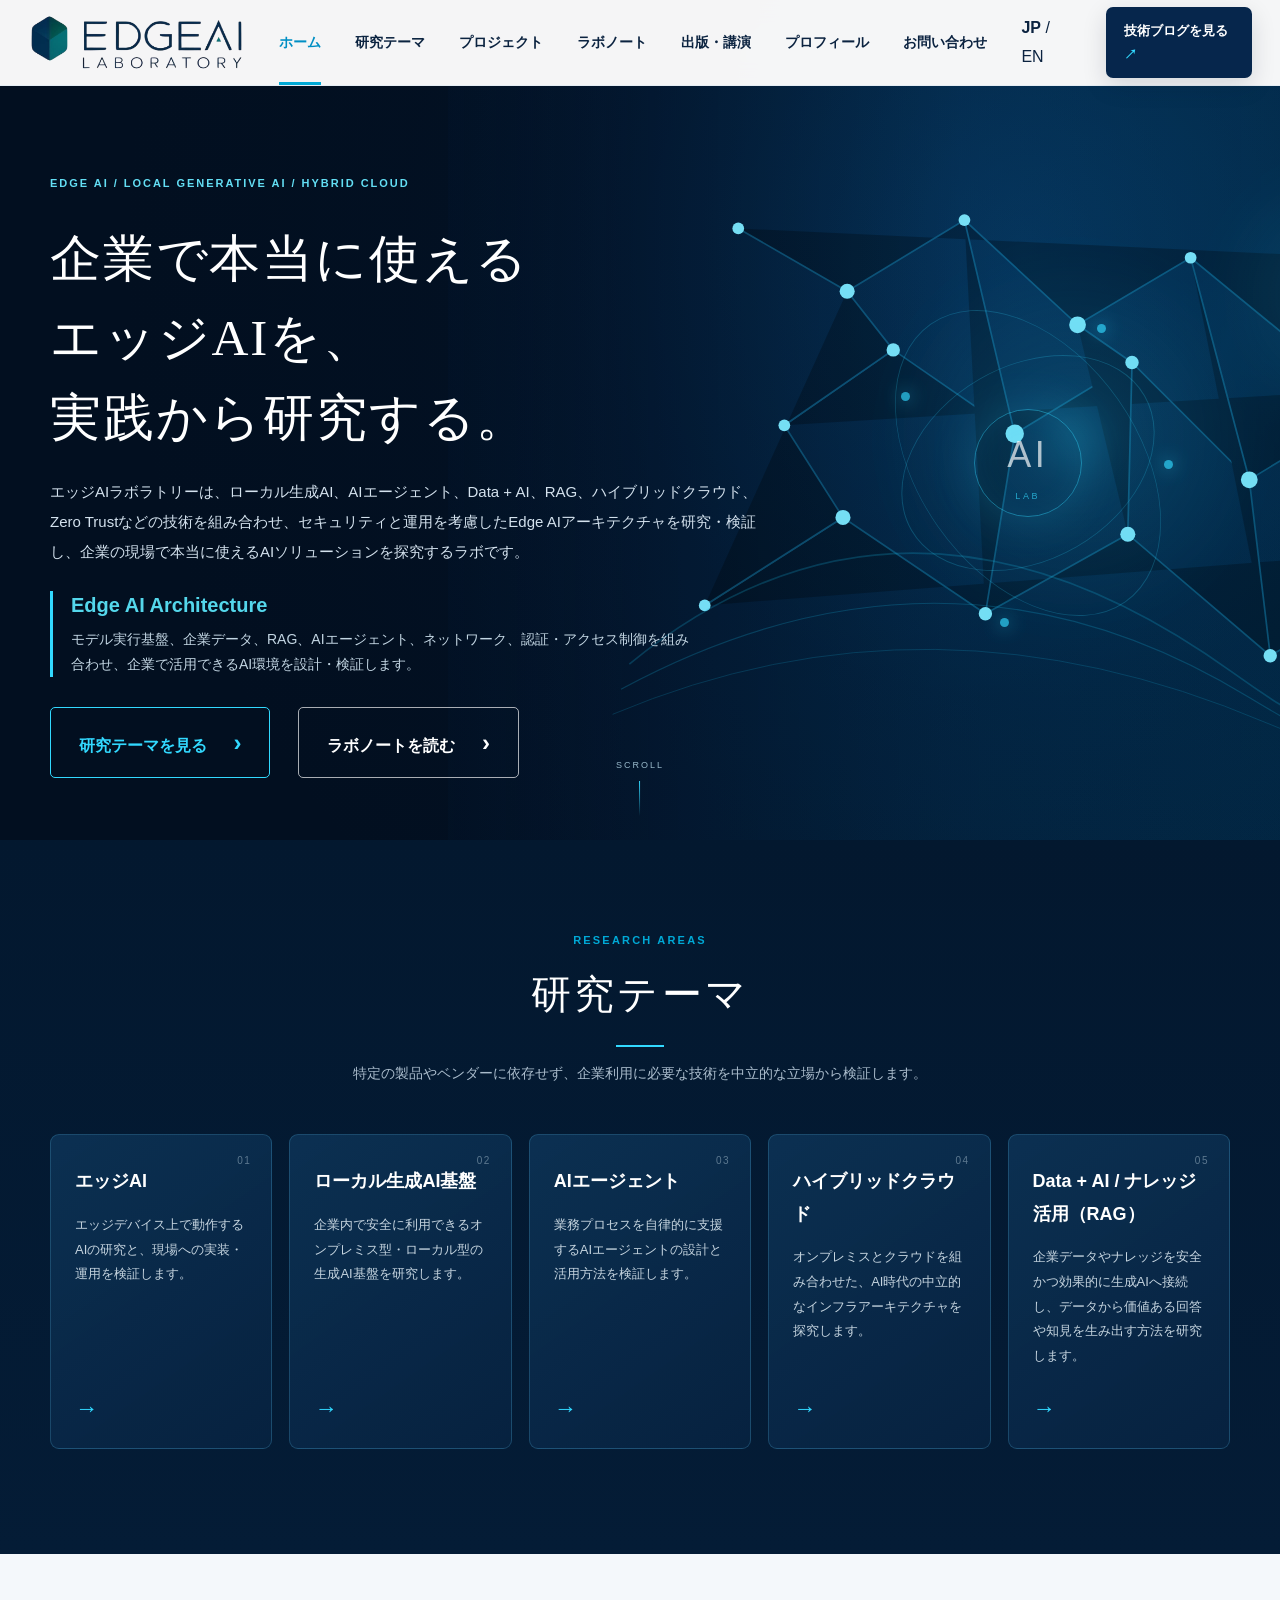
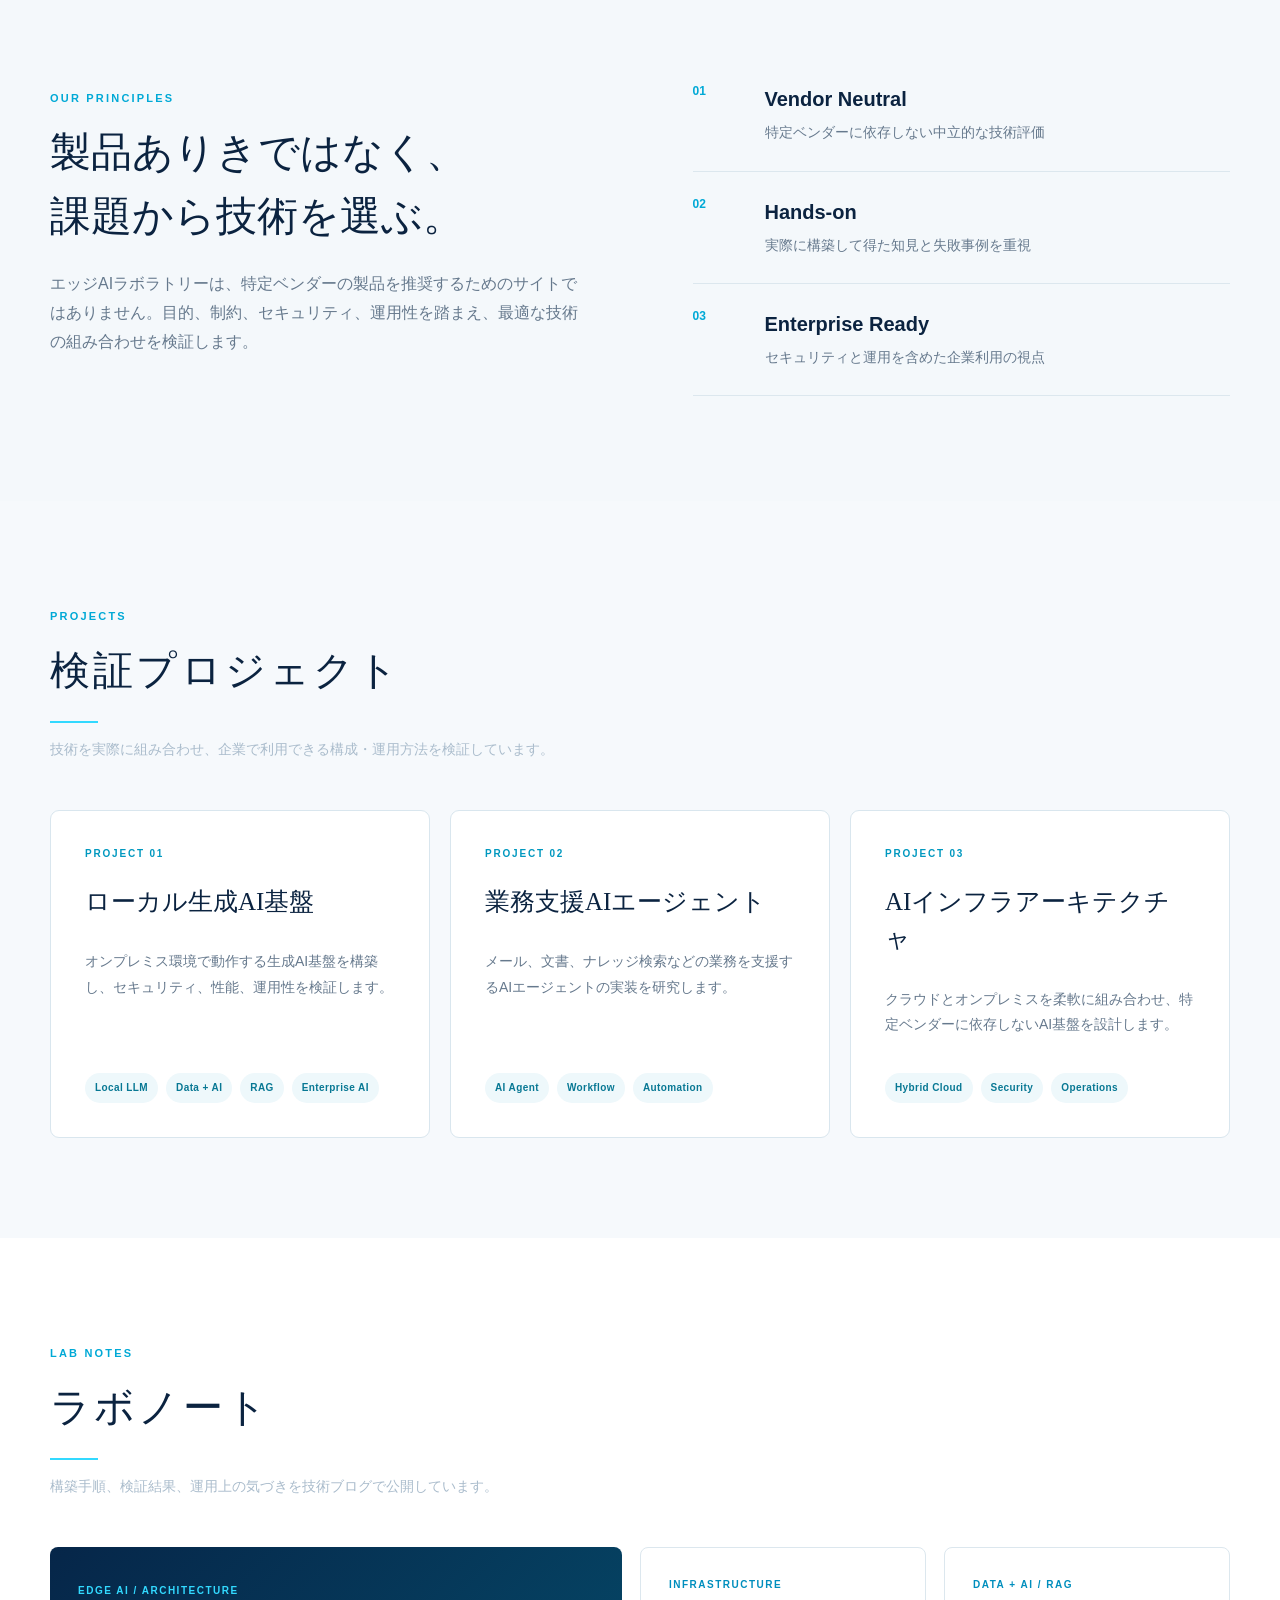
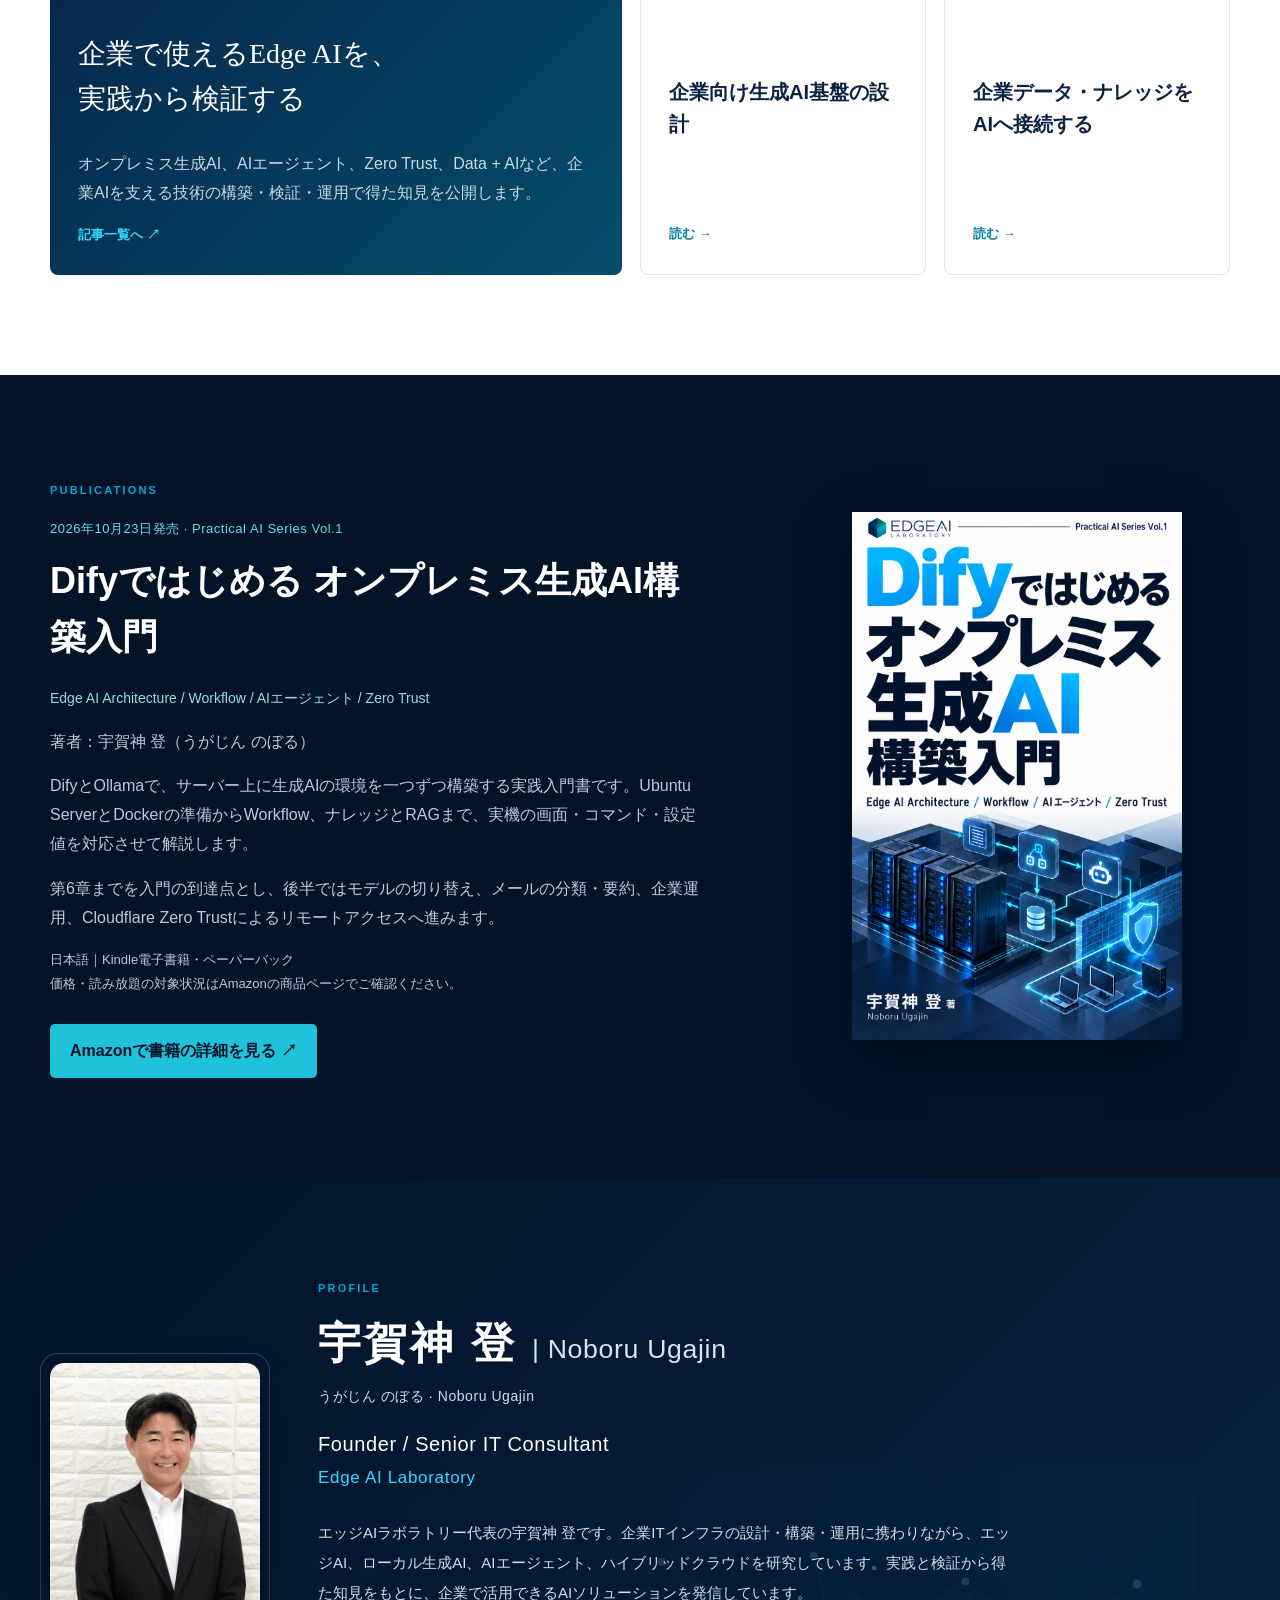
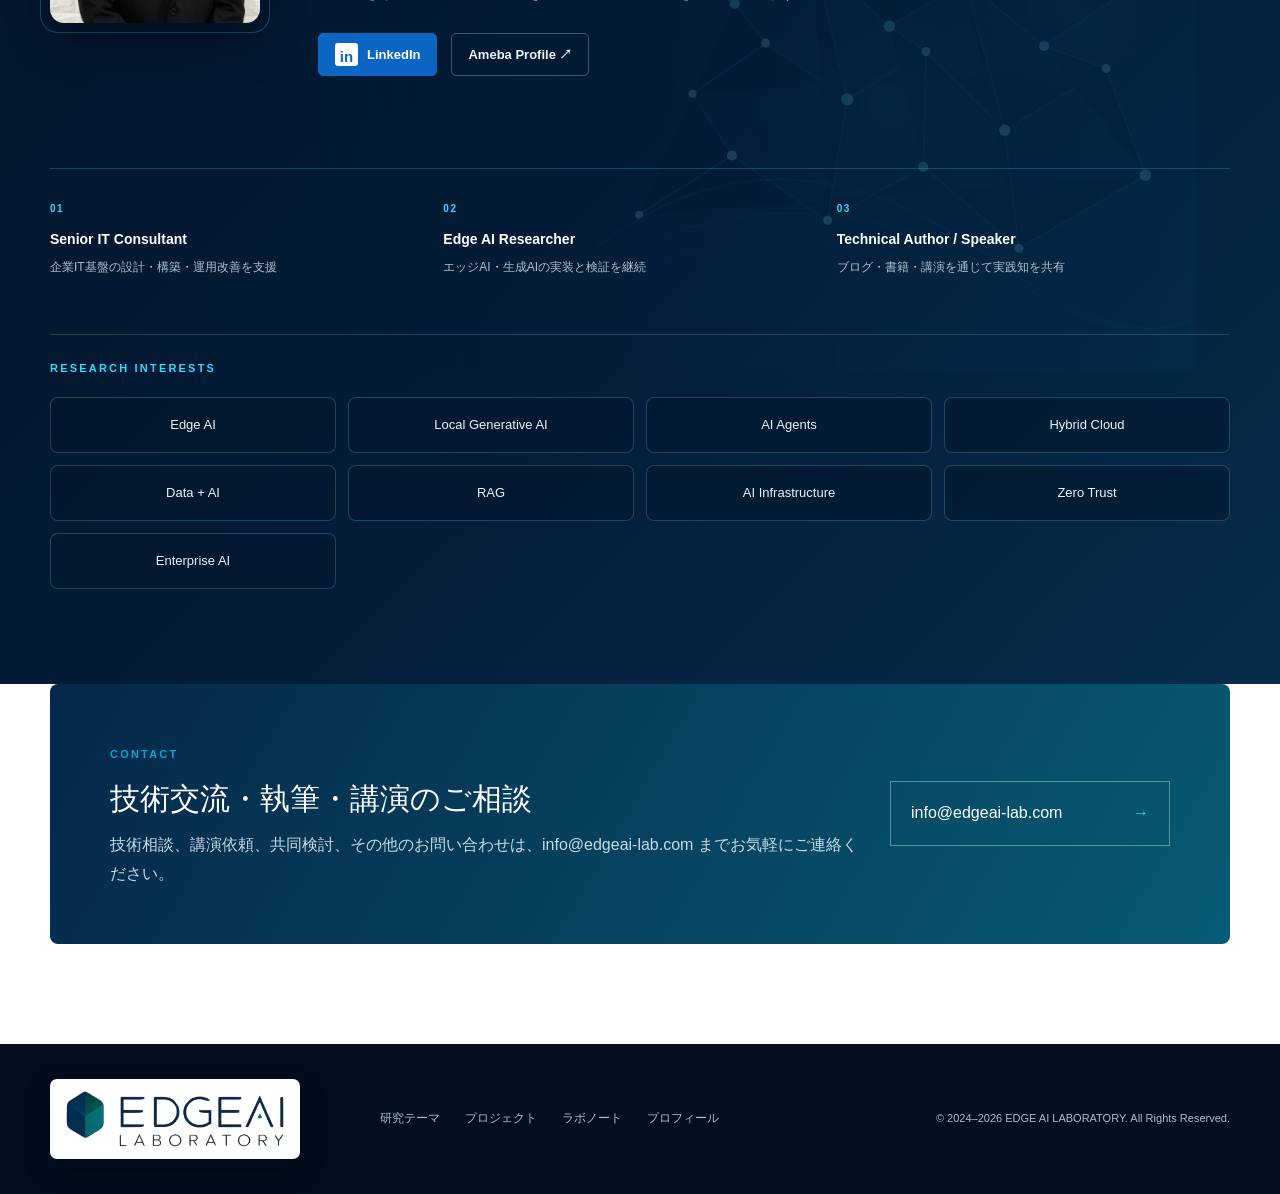
==== commit 8e6ff8dc: "Update book formats and Amazon button labels on Japanese and English pages" ====
--- a/index.html
+++ b/index.html
@@ -184,7 +184,7 @@
   </div>
 </section>
 
-<section id="publications" class="book-section"><div class="container book-layout"><div class="book-copy reveal"><span class="eyebrow">PUBLICATIONS</span><p class="publication-status">2026年10月23日発売 · Practical AI Series Vol.1</p><h2>Difyではじめる オンプレミス生成AI構築入門</h2><p class="publication-subtitle">Edge AI Architecture / Workflow / AIエージェント / Zero Trust</p><p>著者：宇賀神 登（うがじん のぼる）</p><p>DifyとOllamaで、サーバー上に生成AIの環境を一つずつ構築する実践入門書です。Ubuntu ServerとDockerの準備からWorkflow、ナレッジとRAGまで、実機の画面・コマンド・設定値を対応させて解説します。</p><p>第6章までを入門の到達点とし、後半ではモデルの切り替え、メールの分類・要約、企業運用、Cloudflare Zero Trustによるリモートアクセスへ進みます。</p><p class="publication-details">日本語・Kindle電子書籍<br>価格・読み放題の対象状況はAmazonの商品ページでご確認ください。</p><a class="publication-button" href="https://www.amazon.co.jp/dp/B0HP2777ZJ" target="_blank" rel="noopener noreferrer">Amazon Kindleで詳細・試し読みを見る <span aria-hidden="true">↗</span></a></div><a class="publication-cover reveal" style="display:block;width:100%;max-width:330px;justify-self:center;align-self:center" href="https://www.amazon.co.jp/dp/B0HP2777ZJ" target="_blank" rel="noopener noreferrer" aria-label="Amazon Kindleで詳細・試し読みを見る"><img src="assets/dify-book-cover.jpg" alt="Difyではじめる オンプレミス生成AI構築入門の表紙。宇賀神 登 著" width="992" height="1586" style="display:block;width:100%;max-width:100%;height:auto;object-fit:contain;aspect-ratio:992 / 1586" loading="lazy"></a></div></section>
+<section id="publications" class="book-section"><div class="container book-layout"><div class="book-copy reveal"><span class="eyebrow">PUBLICATIONS</span><p class="publication-status">2026年10月23日発売 · Practical AI Series Vol.1</p><h2>Difyではじめる オンプレミス生成AI構築入門</h2><p class="publication-subtitle">Edge AI Architecture / Workflow / AIエージェント / Zero Trust</p><p>著者：宇賀神 登（うがじん のぼる）</p><p>DifyとOllamaで、サーバー上に生成AIの環境を一つずつ構築する実践入門書です。Ubuntu ServerとDockerの準備からWorkflow、ナレッジとRAGまで、実機の画面・コマンド・設定値を対応させて解説します。</p><p>第6章までを入門の到達点とし、後半ではモデルの切り替え、メールの分類・要約、企業運用、Cloudflare Zero Trustによるリモートアクセスへ進みます。</p><p class="publication-details">日本語｜Kindle電子書籍・ペーパーバック<br>価格・読み放題の対象状況はAmazonの商品ページでご確認ください。</p><a class="publication-button" href="https://www.amazon.co.jp/dp/B0HP2777ZJ" target="_blank" rel="noopener noreferrer">Amazonで書籍の詳細を見る <span aria-hidden="true">↗</span></a></div><a class="publication-cover reveal" style="display:block;width:100%;max-width:330px;justify-self:center;align-self:center" href="https://www.amazon.co.jp/dp/B0HP2777ZJ" target="_blank" rel="noopener noreferrer" aria-label="Amazon Kindleで詳細・試し読みを見る"><img src="assets/dify-book-cover.jpg" alt="Difyではじめる オンプレミス生成AI構築入門の表紙。宇賀神 登 著" width="992" height="1586" style="display:block;width:100%;max-width:100%;height:auto;object-fit:contain;aspect-ratio:992 / 1586" loading="lazy"></a></div></section>
 
 
 
